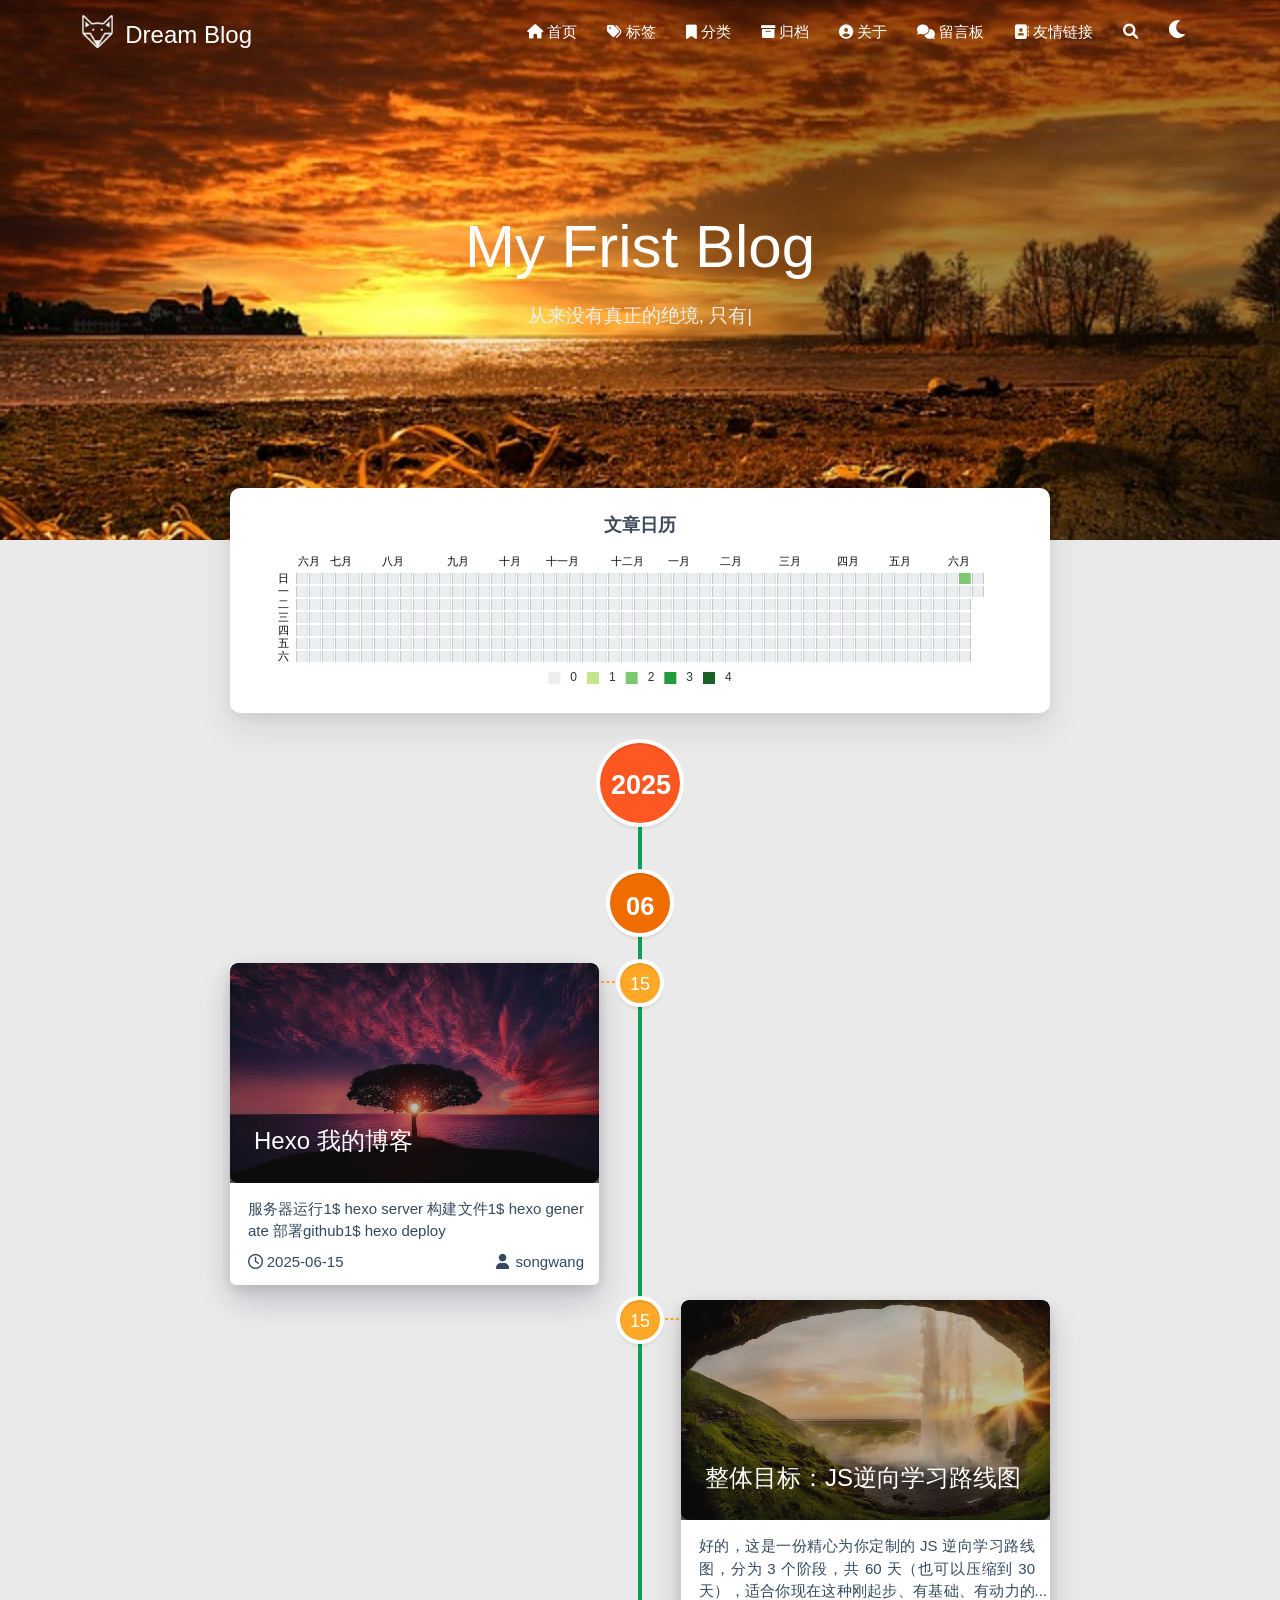
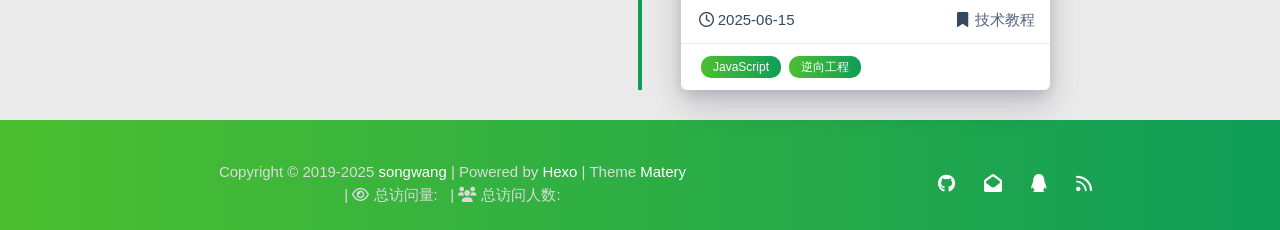
==== archives/index.html @ c9d29b1f "Site updated: 2025-06-23 08:34:19" ====
<!DOCTYPE HTML>
<html lang="zh-CN">


<head>
    <meta charset="utf-8">
    <meta name="keywords" content="归档, Dream Blog">
    <meta name="description" content="Dream Blog">
    <meta http-equiv="X-UA-Compatible" content="IE=edge">
    <meta name="viewport" content="width=device-width, initial-scale=1.0, user-scalable=no">
    <meta name="renderer" content="webkit|ie-stand|ie-comp">
    <meta name="mobile-web-app-capable" content="yes">
    <meta name="format-detection" content="telephone=no">
    <meta name="apple-mobile-web-app-capable" content="yes">
    <meta name="apple-mobile-web-app-status-bar-style" content="black-translucent">
    <meta name="referrer" content="no-referrer-when-downgrade">
    <!-- Global site tag (gtag.js) - Google Analytics -->


    <title>归档 | Dream Blog</title>
    <link rel="icon" type="image/png" href="/favicon.png">
    


    <!-- bg-cover style     -->



<link rel="stylesheet" type="text/css" href="/libs/awesome/css/all.min.css">
<link rel="stylesheet" type="text/css" href="/libs/materialize/materialize.min.css">
<link rel="stylesheet" type="text/css" href="/libs/aos/aos.css">
<link rel="stylesheet" type="text/css" href="/libs/animate/animate.min.css">
<link rel="stylesheet" type="text/css" href="/libs/lightGallery/css/lightgallery.min.css">
<link rel="stylesheet" type="text/css" href="/css/matery.css">
<link rel="stylesheet" type="text/css" href="/css/my.css">
<link rel="stylesheet" type="text/css" href="/css/dark.css" media="none" onload="if(media!='all')media='all'">




    <link rel="stylesheet" href="/libs/tocbot/tocbot.css">
    <link rel="stylesheet" href="/css/post.css">




    
        <link rel="stylesheet" type="text/css" href="/css/reward.css">
    



    <script src="/libs/jquery/jquery-3.6.0.min.js"></script>

<meta name="generator" content="Hexo 7.3.0"></head>


<body>
    <header class="navbar-fixed">
    <nav id="headNav" class="bg-color nav-transparent">
        <div id="navContainer" class="nav-wrapper container">
            <div class="brand-logo">
                <a href="/" class="waves-effect waves-light">
                    
                    <img src="/medias/logo.png" class="logo-img" alt="LOGO">
                    
                    <span class="logo-span">Dream Blog</span>
                </a>
            </div>
            

<a href="#" data-target="mobile-nav" class="sidenav-trigger button-collapse"><i class="fas fa-bars"></i></a>
<ul class="right nav-menu">
  
  <li class="hide-on-med-and-down nav-item">
    
    <a href="/" class="waves-effect waves-light">
      
      <i class="fas fa-home" style="zoom: 0.6;"></i>
      
      <span>首页</span>
    </a>
    
  </li>
  
  <li class="hide-on-med-and-down nav-item">
    
    <a href="/tags" class="waves-effect waves-light">
      
      <i class="fas fa-tags" style="zoom: 0.6;"></i>
      
      <span>标签</span>
    </a>
    
  </li>
  
  <li class="hide-on-med-and-down nav-item">
    
    <a href="/categories" class="waves-effect waves-light">
      
      <i class="fas fa-bookmark" style="zoom: 0.6;"></i>
      
      <span>分类</span>
    </a>
    
  </li>
  
  <li class="hide-on-med-and-down nav-item">
    
    <a href="/archives" class="waves-effect waves-light">
      
      <i class="fas fa-archive" style="zoom: 0.6;"></i>
      
      <span>归档</span>
    </a>
    
  </li>
  
  <li class="hide-on-med-and-down nav-item">
    
    <a href="/about" class="waves-effect waves-light">
      
      <i class="fas fa-user-circle" style="zoom: 0.6;"></i>
      
      <span>关于</span>
    </a>
    
  </li>
  
  <li class="hide-on-med-and-down nav-item">
    
    <a href="/contact" class="waves-effect waves-light">
      
      <i class="fas fa-comments" style="zoom: 0.6;"></i>
      
      <span>留言板</span>
    </a>
    
  </li>
  
  <li class="hide-on-med-and-down nav-item">
    
    <a href="/friends" class="waves-effect waves-light">
      
      <i class="fas fa-address-book" style="zoom: 0.6;"></i>
      
      <span>友情链接</span>
    </a>
    
  </li>
  
  <li>
    <a href="#searchModal" class="modal-trigger waves-effect waves-light">
      <i id="searchIcon" class="fas fa-search" title="搜索" style="zoom: 0.85;"></i>
    </a>
  </li>
  <li>
    <a href="javascript:;" class="waves-effect waves-light" onclick="switchNightMode()" title="深色/浅色模式" >
      <i id="sum-moon-icon" class="fas fa-sun" style="zoom: 0.85;"></i>
    </a>
  </li>
</ul>


<div id="mobile-nav" class="side-nav sidenav">

    <div class="mobile-head bg-color">
        
        <img src="/medias/logo.png" class="logo-img circle responsive-img">
        
        <div class="logo-name">Dream Blog</div>
        <div class="logo-desc">
            
            Never really desperate, only the lost of the soul.
            
        </div>
    </div>

    <ul class="menu-list mobile-menu-list">
        
        <li class="m-nav-item">
	  
		<a href="/" class="waves-effect waves-light">
			
			    <i class="fa-fw fas fa-home"></i>
			
			首页
		</a>
          
        </li>
        
        <li class="m-nav-item">
	  
		<a href="/tags" class="waves-effect waves-light">
			
			    <i class="fa-fw fas fa-tags"></i>
			
			标签
		</a>
          
        </li>
        
        <li class="m-nav-item">
	  
		<a href="/categories" class="waves-effect waves-light">
			
			    <i class="fa-fw fas fa-bookmark"></i>
			
			分类
		</a>
          
        </li>
        
        <li class="m-nav-item">
	  
		<a href="/archives" class="waves-effect waves-light">
			
			    <i class="fa-fw fas fa-archive"></i>
			
			归档
		</a>
          
        </li>
        
        <li class="m-nav-item">
	  
		<a href="/about" class="waves-effect waves-light">
			
			    <i class="fa-fw fas fa-user-circle"></i>
			
			关于
		</a>
          
        </li>
        
        <li class="m-nav-item">
	  
		<a href="/contact" class="waves-effect waves-light">
			
			    <i class="fa-fw fas fa-comments"></i>
			
			留言板
		</a>
          
        </li>
        
        <li class="m-nav-item">
	  
		<a href="/friends" class="waves-effect waves-light">
			
			    <i class="fa-fw fas fa-address-book"></i>
			
			友情链接
		</a>
          
        </li>
        
        
        <li><div class="divider"></div></li>
        <li>
            <a href="https://github.com/blinkfox/hexo-theme-matery" class="waves-effect waves-light" target="_blank">
                <i class="fab fa-github-square fa-fw"></i>Fork Me
            </a>
        </li>
        
    </ul>
</div>


        </div>

        
            <style>
    .nav-transparent .github-corner {
        display: none !important;
    }

    .github-corner {
        position: absolute;
        z-index: 10;
        top: 0;
        right: 0;
        border: 0;
        transform: scale(1.1);
    }

    .github-corner svg {
        color: #0f9d58;
        fill: #fff;
        height: 64px;
        width: 64px;
    }

    .github-corner:hover .octo-arm {
        animation: a 0.56s ease-in-out;
    }

    .github-corner .octo-arm {
        animation: none;
    }

    @keyframes a {
        0%,
        to {
            transform: rotate(0);
        }
        20%,
        60% {
            transform: rotate(-25deg);
        }
        40%,
        80% {
            transform: rotate(10deg);
        }
    }
</style>

<a href="https://github.com/blinkfox/hexo-theme-matery" class="github-corner tooltipped hide-on-med-and-down" target="_blank"
   data-tooltip="Fork Me" data-position="left" data-delay="50">
    <svg viewBox="0 0 250 250" aria-hidden="true">
        <path d="M0,0 L115,115 L130,115 L142,142 L250,250 L250,0 Z"></path>
        <path d="M128.3,109.0 C113.8,99.7 119.0,89.6 119.0,89.6 C122.0,82.7 120.5,78.6 120.5,78.6 C119.2,72.0 123.4,76.3 123.4,76.3 C127.3,80.9 125.5,87.3 125.5,87.3 C122.9,97.6 130.6,101.9 134.4,103.2"
              fill="currentColor" style="transform-origin: 130px 106px;" class="octo-arm"></path>
        <path d="M115.0,115.0 C114.9,115.1 118.7,116.5 119.8,115.4 L133.7,101.6 C136.9,99.2 139.9,98.4 142.2,98.6 C133.8,88.0 127.5,74.4 143.8,58.0 C148.5,53.4 154.0,51.2 159.7,51.0 C160.3,49.4 163.2,43.6 171.4,40.1 C171.4,40.1 176.1,42.5 178.8,56.2 C183.1,58.6 187.2,61.8 190.9,65.4 C194.5,69.0 197.7,73.2 200.1,77.6 C213.8,80.2 216.3,84.9 216.3,84.9 C212.7,93.1 206.9,96.0 205.4,96.6 C205.1,102.4 203.0,107.8 198.3,112.5 C181.9,128.9 168.3,122.5 157.7,114.1 C157.9,116.9 156.7,120.9 152.7,124.9 L141.0,136.5 C139.8,137.7 141.6,141.9 141.8,141.8 Z"
              fill="currentColor" class="octo-body"></path>
    </svg>
</a>
        
    </nav>

</header>

    <div class="bg-cover pd-header about-cover">
    <div class="container">
    <div class="row">
    <div class="col s10 offset-s1 m8 offset-m2 l8 offset-l2">
        <div class="brand">
            <div class="title center-align">
                
                My Frist Blog
                
            </div>

            <div class="description center-align">
                
                <span id="subtitle"></span>
                <script src="/libs/typed/typed.js"></script>
                <script>
                    var typed = new Typed("#subtitle", {
                        strings: [ 
                            
                                "从来没有真正的绝境, 只有心灵的迷途",
                            
                                "Never really desperate, only the lost of the soul",
                            
                        ],
                        startDelay: 300,
                        typeSpeed: 100,
                        loop: true,
                        backSpeed: 50,
                        showCursor: true
                    });
                </script>
                
            </div>
        </div>
    </div>
</div>


<script>
    // 每天切换 banner 图.  Switch banner image every day.
    var bannerUrl = "/medias/banner/" + new Date().getDay() + '.jpg';
    $('.bg-cover').css('background-image', 'url(' + bannerUrl + ')');
</script>
<script>
    
      var bannerUrl = "/medias/featureimages/" + Math.floor(Math.random() * 24) + '.jpg';
    
    $('.bg-cover.about-cover').css('background-image', 'url(' + bannerUrl + ')');

</script>


    </div>
</div>

<main class="content">

    
    <div class="container archive-calendar">
    <div class="card">
        <div id="post-calendar" class="card-content"></div>
    </div>
</div>

<script type="text/javascript" src="/libs/echarts/echarts.min.js"></script>
<script type="text/javascript">
    let myChart = echarts.init(document.getElementById('post-calendar'));

    

    let option = {
        title: {
            top: 0,
            text: '文章日历',
            left: 'center',
            textStyle: {
                color: '#3C4858'
            }
        },
        tooltip: {
            padding: 10,
            backgroundColor: '#555',
            borderColor: '#777',
            borderWidth: 1,
            formatter: function (obj) {
                var value = obj.value;
                return '<div style="font-size: 14px;">' + value[0] + '：' + value[1] + '</div>';
            }
        },
        visualMap: {
            show: true,
            showLabel: true,
            categories: [0, 1, 2, 3, 4],
            calculable: true,
            inRange: {
                symbol: 'rect',
                color: ['#ebedf0', '#c6e48b', '#7bc96f', '#239a3b', '#196127']
            },
            itemWidth: 12,
            itemHeight: 12,
            orient: 'horizontal',
            left: 'center',
            bottom: 0
        },
        calendar: [{
            left: 'center',
            range: ["2024-06-23", "2025-06-23"],
            cellSize: [13, 13],
            splitLine: {
                show: false
            },
            itemStyle: {
                color: '#196127',
                borderColor: '#fff',
                borderWidth: 2
            },
            yearLabel: {
                show: false
            },
            monthLabel: {
                nameMap: 'cn',
                fontSize: 11
            },
            dayLabel: {
                formatter: '{start}  1st',
                nameMap: 'cn',
                fontSize: 11
            }
        }],
        series: [{
            type: 'heatmap',
            coordinateSystem: 'calendar',
            calendarIndex: 0,
            data: [["2024-06-23", 0], ["2024-06-24", 0], ["2024-06-25", 0], ["2024-06-26", 0], ["2024-06-27", 0], ["2024-06-28", 0], ["2024-06-29", 0], ["2024-06-30", 0], ["2024-07-01", 0], ["2024-07-02", 0], ["2024-07-03", 0], ["2024-07-04", 0], ["2024-07-05", 0], ["2024-07-06", 0], ["2024-07-07", 0], ["2024-07-08", 0], ["2024-07-09", 0], ["2024-07-10", 0], ["2024-07-11", 0], ["2024-07-12", 0], ["2024-07-13", 0], ["2024-07-14", 0], ["2024-07-15", 0], ["2024-07-16", 0], ["2024-07-17", 0], ["2024-07-18", 0], ["2024-07-19", 0], ["2024-07-20", 0], ["2024-07-21", 0], ["2024-07-22", 0], ["2024-07-23", 0], ["2024-07-24", 0], ["2024-07-25", 0], ["2024-07-26", 0], ["2024-07-27", 0], ["2024-07-28", 0], ["2024-07-29", 0], ["2024-07-30", 0], ["2024-07-31", 0], ["2024-08-01", 0], ["2024-08-02", 0], ["2024-08-03", 0], ["2024-08-04", 0], ["2024-08-05", 0], ["2024-08-06", 0], ["2024-08-07", 0], ["2024-08-08", 0], ["2024-08-09", 0], ["2024-08-10", 0], ["2024-08-11", 0], ["2024-08-12", 0], ["2024-08-13", 0], ["2024-08-14", 0], ["2024-08-15", 0], ["2024-08-16", 0], ["2024-08-17", 0], ["2024-08-18", 0], ["2024-08-19", 0], ["2024-08-20", 0], ["2024-08-21", 0], ["2024-08-22", 0], ["2024-08-23", 0], ["2024-08-24", 0], ["2024-08-25", 0], ["2024-08-26", 0], ["2024-08-27", 0], ["2024-08-28", 0], ["2024-08-29", 0], ["2024-08-30", 0], ["2024-08-31", 0], ["2024-09-01", 0], ["2024-09-02", 0], ["2024-09-03", 0], ["2024-09-04", 0], ["2024-09-05", 0], ["2024-09-06", 0], ["2024-09-07", 0], ["2024-09-08", 0], ["2024-09-09", 0], ["2024-09-10", 0], ["2024-09-11", 0], ["2024-09-12", 0], ["2024-09-13", 0], ["2024-09-14", 0], ["2024-09-15", 0], ["2024-09-16", 0], ["2024-09-17", 0], ["2024-09-18", 0], ["2024-09-19", 0], ["2024-09-20", 0], ["2024-09-21", 0], ["2024-09-22", 0], ["2024-09-23", 0], ["2024-09-24", 0], ["2024-09-25", 0], ["2024-09-26", 0], ["2024-09-27", 0], ["2024-09-28", 0], ["2024-09-29", 0], ["2024-09-30", 0], ["2024-10-01", 0], ["2024-10-02", 0], ["2024-10-03", 0], ["2024-10-04", 0], ["2024-10-05", 0], ["2024-10-06", 0], ["2024-10-07", 0], ["2024-10-08", 0], ["2024-10-09", 0], ["2024-10-10", 0], ["2024-10-11", 0], ["2024-10-12", 0], ["2024-10-13", 0], ["2024-10-14", 0], ["2024-10-15", 0], ["2024-10-16", 0], ["2024-10-17", 0], ["2024-10-18", 0], ["2024-10-19", 0], ["2024-10-20", 0], ["2024-10-21", 0], ["2024-10-22", 0], ["2024-10-23", 0], ["2024-10-24", 0], ["2024-10-25", 0], ["2024-10-26", 0], ["2024-10-27", 0], ["2024-10-28", 0], ["2024-10-29", 0], ["2024-10-30", 0], ["2024-10-31", 0], ["2024-11-01", 0], ["2024-11-02", 0], ["2024-11-03", 0], ["2024-11-04", 0], ["2024-11-05", 0], ["2024-11-06", 0], ["2024-11-07", 0], ["2024-11-08", 0], ["2024-11-09", 0], ["2024-11-10", 0], ["2024-11-11", 0], ["2024-11-12", 0], ["2024-11-13", 0], ["2024-11-14", 0], ["2024-11-15", 0], ["2024-11-16", 0], ["2024-11-17", 0], ["2024-11-18", 0], ["2024-11-19", 0], ["2024-11-20", 0], ["2024-11-21", 0], ["2024-11-22", 0], ["2024-11-23", 0], ["2024-11-24", 0], ["2024-11-25", 0], ["2024-11-26", 0], ["2024-11-27", 0], ["2024-11-28", 0], ["2024-11-29", 0], ["2024-11-30", 0], ["2024-12-01", 0], ["2024-12-02", 0], ["2024-12-03", 0], ["2024-12-04", 0], ["2024-12-05", 0], ["2024-12-06", 0], ["2024-12-07", 0], ["2024-12-08", 0], ["2024-12-09", 0], ["2024-12-10", 0], ["2024-12-11", 0], ["2024-12-12", 0], ["2024-12-13", 0], ["2024-12-14", 0], ["2024-12-15", 0], ["2024-12-16", 0], ["2024-12-17", 0], ["2024-12-18", 0], ["2024-12-19", 0], ["2024-12-20", 0], ["2024-12-21", 0], ["2024-12-22", 0], ["2024-12-23", 0], ["2024-12-24", 0], ["2024-12-25", 0], ["2024-12-26", 0], ["2024-12-27", 0], ["2024-12-28", 0], ["2024-12-29", 0], ["2024-12-30", 0], ["2024-12-31", 0], ["2025-01-01", 0], ["2025-01-02", 0], ["2025-01-03", 0], ["2025-01-04", 0], ["2025-01-05", 0], ["2025-01-06", 0], ["2025-01-07", 0], ["2025-01-08", 0], ["2025-01-09", 0], ["2025-01-10", 0], ["2025-01-11", 0], ["2025-01-12", 0], ["2025-01-13", 0], ["2025-01-14", 0], ["2025-01-15", 0], ["2025-01-16", 0], ["2025-01-17", 0], ["2025-01-18", 0], ["2025-01-19", 0], ["2025-01-20", 0], ["2025-01-21", 0], ["2025-01-22", 0], ["2025-01-23", 0], ["2025-01-24", 0], ["2025-01-25", 0], ["2025-01-26", 0], ["2025-01-27", 0], ["2025-01-28", 0], ["2025-01-29", 0], ["2025-01-30", 0], ["2025-01-31", 0], ["2025-02-01", 0], ["2025-02-02", 0], ["2025-02-03", 0], ["2025-02-04", 0], ["2025-02-05", 0], ["2025-02-06", 0], ["2025-02-07", 0], ["2025-02-08", 0], ["2025-02-09", 0], ["2025-02-10", 0], ["2025-02-11", 0], ["2025-02-12", 0], ["2025-02-13", 0], ["2025-02-14", 0], ["2025-02-15", 0], ["2025-02-16", 0], ["2025-02-17", 0], ["2025-02-18", 0], ["2025-02-19", 0], ["2025-02-20", 0], ["2025-02-21", 0], ["2025-02-22", 0], ["2025-02-23", 0], ["2025-02-24", 0], ["2025-02-25", 0], ["2025-02-26", 0], ["2025-02-27", 0], ["2025-02-28", 0], ["2025-03-01", 0], ["2025-03-02", 0], ["2025-03-03", 0], ["2025-03-04", 0], ["2025-03-05", 0], ["2025-03-06", 0], ["2025-03-07", 0], ["2025-03-08", 0], ["2025-03-09", 0], ["2025-03-10", 0], ["2025-03-11", 0], ["2025-03-12", 0], ["2025-03-13", 0], ["2025-03-14", 0], ["2025-03-15", 0], ["2025-03-16", 0], ["2025-03-17", 0], ["2025-03-18", 0], ["2025-03-19", 0], ["2025-03-20", 0], ["2025-03-21", 0], ["2025-03-22", 0], ["2025-03-23", 0], ["2025-03-24", 0], ["2025-03-25", 0], ["2025-03-26", 0], ["2025-03-27", 0], ["2025-03-28", 0], ["2025-03-29", 0], ["2025-03-30", 0], ["2025-03-31", 0], ["2025-04-01", 0], ["2025-04-02", 0], ["2025-04-03", 0], ["2025-04-04", 0], ["2025-04-05", 0], ["2025-04-06", 0], ["2025-04-07", 0], ["2025-04-08", 0], ["2025-04-09", 0], ["2025-04-10", 0], ["2025-04-11", 0], ["2025-04-12", 0], ["2025-04-13", 0], ["2025-04-14", 0], ["2025-04-15", 0], ["2025-04-16", 0], ["2025-04-17", 0], ["2025-04-18", 0], ["2025-04-19", 0], ["2025-04-20", 0], ["2025-04-21", 0], ["2025-04-22", 0], ["2025-04-23", 0], ["2025-04-24", 0], ["2025-04-25", 0], ["2025-04-26", 0], ["2025-04-27", 0], ["2025-04-28", 0], ["2025-04-29", 0], ["2025-04-30", 0], ["2025-05-01", 0], ["2025-05-02", 0], ["2025-05-03", 0], ["2025-05-04", 0], ["2025-05-05", 0], ["2025-05-06", 0], ["2025-05-07", 0], ["2025-05-08", 0], ["2025-05-09", 0], ["2025-05-10", 0], ["2025-05-11", 0], ["2025-05-12", 0], ["2025-05-13", 0], ["2025-05-14", 0], ["2025-05-15", 0], ["2025-05-16", 0], ["2025-05-17", 0], ["2025-05-18", 0], ["2025-05-19", 0], ["2025-05-20", 0], ["2025-05-21", 0], ["2025-05-22", 0], ["2025-05-23", 0], ["2025-05-24", 0], ["2025-05-25", 0], ["2025-05-26", 0], ["2025-05-27", 0], ["2025-05-28", 0], ["2025-05-29", 0], ["2025-05-30", 0], ["2025-05-31", 0], ["2025-06-01", 0], ["2025-06-02", 0], ["2025-06-03", 0], ["2025-06-04", 0], ["2025-06-05", 0], ["2025-06-06", 0], ["2025-06-07", 0], ["2025-06-08", 0], ["2025-06-09", 0], ["2025-06-10", 0], ["2025-06-11", 0], ["2025-06-12", 0], ["2025-06-13", 0], ["2025-06-14", 0], ["2025-06-15", 2], ["2025-06-16", 0], ["2025-06-17", 0], ["2025-06-18", 0], ["2025-06-19", 0], ["2025-06-20", 0], ["2025-06-21", 0], ["2025-06-22", 0], ["2025-06-23", 0]]
        }]

    };

    myChart.setOption(option);
</script>

    

    

    <div id="cd-timeline" class="container">
        
        <div class="cd-timeline-block">

            
            
            
            <div class="cd-timeline-img year" data-aos="zoom-in-up">
                <a href="/archives/2025">2025</a>
            </div>
            

            
            
            
            <div class="cd-timeline-img month" data-aos="zoom-in-up">
                <a href="/archives/2025/06">06</a>
            </div>
            

            
            <div class="cd-timeline-img day" data-aos="zoom-in-up">
                <span>15</span>
            </div>
            <article class="cd-timeline-content" data-aos="fade-up">
                <div class="article col s12 m6">
                    <div class="card">
                        <a href="/2025/06/15/hexo%E6%90%AD%E5%BB%BA%E5%AE%8C%E6%88%90/">
                            <div class="card-image">
                                
                                
                                <img src="/medias/featureimages/15.jpg" class="responsive-img" alt="Hexo 我的博客">
                                
                                <span class="card-title">Hexo 我的博客</span>
                            </div>
                        </a>
                        <div class="card-content article-content">
                            <div class="summary block-with-text">
                                
                                    服务器运行1$ hexo server

构建文件1$ hexo generate

部署github1$ hexo deploy

                                
                            </div>
                            <div class="publish-info">
                                <span class="publish-date">
                                    <i class="far fa-clock fa-fw icon-date"></i>2025-06-15
                                </span>
                                <span class="publish-author">
                                    
                                    <i class="fas fa-user fa-fw"></i>
                                    songwang
                                    
                                </span>
                            </div>
                        </div>

                        
                    </div>
                </div>
            </article>
        </div>
        
        <div class="cd-timeline-block">

            
            

            
            

            
            <div class="cd-timeline-img day" data-aos="zoom-in-up">
                <span>15</span>
            </div>
            <article class="cd-timeline-content" data-aos="fade-up">
                <div class="article col s12 m6">
                    <div class="card">
                        <a href="/2025/06/15/%E6%95%B4%E4%BD%93%E7%9B%AE%E6%A0%87/">
                            <div class="card-image">
                                
                                
                                <img src="/medias/featureimages/10.jpg" class="responsive-img" alt="整体目标：JS逆向学习路线图">
                                
                                <span class="card-title">整体目标：JS逆向学习路线图</span>
                            </div>
                        </a>
                        <div class="card-content article-content">
                            <div class="summary block-with-text">
                                
                                    
好的，这是一份精心为你定制的 JS 逆向学习路线图，分为 3 个阶段，共 60 天（也可以压缩到 30 天），适合你现在这种刚起步、有基础、有动力的情况。每阶段都有明确的目标、学习内容、练手项目和推荐工具。

🧠 整体目标：让你在两个月
                                
                            </div>
                            <div class="publish-info">
                                <span class="publish-date">
                                    <i class="far fa-clock fa-fw icon-date"></i>2025-06-15
                                </span>
                                <span class="publish-author">
                                    
                                    <i class="fas fa-bookmark fa-fw icon-category"></i>
                                    
                                    <a href="/categories/%E6%8A%80%E6%9C%AF%E6%95%99%E7%A8%8B/" class="post-category">
                                    技术教程
                                    </a>
                                    
                                    
                                </span>
                            </div>
                        </div>

                        
                        <div class="card-action article-tags">
                            
                            <a href="/tags/JavaScript/"><span class="chip bg-color">JavaScript</span></a>
                            
                            <a href="/tags/%E9%80%86%E5%90%91%E5%B7%A5%E7%A8%8B/"><span class="chip bg-color">逆向工程</span></a>
                            
                        </div>
                        
                    </div>
                </div>
            </article>
        </div>
        
    </div>

</main>




    <footer class="page-footer bg-color">
    
        <link rel="stylesheet" href="/libs/aplayer/APlayer.min.css">
<style>
    .aplayer .aplayer-lrc p {
        
        display: none;
        
        font-size: 12px;
        font-weight: 700;
        line-height: 16px !important;
    }

    .aplayer .aplayer-lrc p.aplayer-lrc-current {
        
        display: none;
        
        font-size: 15px;
        color: #42b983;
    }

    
    .aplayer.aplayer-fixed.aplayer-narrow .aplayer-body {
        left: -66px !important;
    }

    .aplayer.aplayer-fixed.aplayer-narrow .aplayer-body:hover {
        left: 0px !important;
    }

    
</style>
<div class="">
    
    <div class="row">
        <meting-js class="col l8 offset-l2 m10 offset-m1 s12"
                   server="netease"
                   type="playlist"
                   id="503838841"
                   fixed='true'
                   autoplay='false'
                   theme='#42b983'
                   loop='all'
                   order='random'
                   preload='auto'
                   volume='0.7'
                   list-folded='true'
        >
        </meting-js>
    </div>
</div>

<script src="/libs/aplayer/APlayer.min.js"></script>
<script src="/libs/aplayer/Meting.min.js"></script>

    

    <div class="container row center-align"
         style="margin-bottom: 0px !important;">
        <div class="col s12 m8 l8 copy-right">
            Copyright&nbsp;&copy;
            
                <span id="year">2019-2025</span>
            
            <a href="/about" target="_blank">songwang</a>
            |&nbsp;Powered by&nbsp;<a href="https://hexo.io/" target="_blank">Hexo</a>
            |&nbsp;Theme&nbsp;<a href="https://github.com/blinkfox/hexo-theme-matery" target="_blank">Matery</a>
            
            <br>
            
            
            
                
            
            
                <span id="busuanzi_container_site_pv">
                &nbsp;|&nbsp;<i class="far fa-eye"></i>&nbsp;总访问量:&nbsp;
                    <span id="busuanzi_value_site_pv" class="white-color"></span>
            </span>
            
            
                <span id="busuanzi_container_site_uv">
                &nbsp;|&nbsp;<i class="fas fa-users"></i>&nbsp;总访问人数:&nbsp;
                    <span id="busuanzi_value_site_uv" class="white-color"></span>
            </span>
            
            <br>

            <!-- 运行天数提醒. -->
            
            <br>
            
        </div>
        <div class="col s12 m4 l4 social-link social-statis">
    <a href="https://github.com/xiaoli90" class="tooltipped" target="_blank" data-tooltip="访问我的GitHub" data-position="top" data-delay="50">
        <i class="fab fa-github"></i>
    </a>



    <a href="mailto:2373207381@qq.com" class="tooltipped" target="_blank" data-tooltip="邮件联系我" data-position="top" data-delay="50">
        <i class="fas fa-envelope-open"></i>
    </a>







    <a href="tencent://AddContact/?fromId=50&fromSubId=1&subcmd=all&uin=2373207381" class="tooltipped" target="_blank" data-tooltip="QQ联系我: 2373207381" data-position="top" data-delay="50">
        <i class="fab fa-qq"></i>
    </a>







    <a href="/atom.xml" class="tooltipped" target="_blank" data-tooltip="RSS 订阅" data-position="top" data-delay="50">
        <i class="fas fa-rss"></i>
    </a>

</div>
    </div>
</footer>

<div class="progress-bar"></div>


    <!-- 搜索遮罩框 -->
<div id="searchModal" class="modal">
    <div class="modal-content">
        <div class="search-header">
            <span class="title"><i class="fas fa-search"></i>&nbsp;&nbsp;搜索</span>
            <input type="search" id="searchInput" name="s" placeholder="请输入搜索的关键字"
                   class="search-input">
        </div>
        <div id="searchResult"></div>
    </div>
</div>

<script type="text/javascript">
$(function () {
    var searchFunc = function (path, search_id, content_id) {
        'use strict';
        $.ajax({
            url: path,
            dataType: "xml",
            success: function (xmlResponse) {
                // get the contents from search data
                var datas = $("entry", xmlResponse).map(function () {
                    return {
                        title: $("title", this).text(),
                        content: $("content", this).text(),
                        url: $("url", this).text()
                    };
                }).get();
                var $input = document.getElementById(search_id);
                var $resultContent = document.getElementById(content_id);
                $input.addEventListener('input', function () {
                    var str = '<ul class=\"search-result-list\">';
                    var keywords = this.value.trim().toLowerCase().split(/[\s\-]+/);
                    $resultContent.innerHTML = "";
                    if (this.value.trim().length <= 0) {
                        return;
                    }
                    // perform local searching
                    datas.forEach(function (data) {
                        var isMatch = true;
                        var data_title = data.title.trim().toLowerCase();
                        var data_content = data.content.trim().replace(/<[^>]+>/g, "").toLowerCase();
                        var data_url = data.url;
                        data_url = data_url.indexOf('/') === 0 ? data.url : '/' + data_url;
                        var index_title = -1;
                        var index_content = -1;
                        var first_occur = -1;
                        // only match artiles with not empty titles and contents
                        if (data_title !== '' && data_content !== '') {
                            keywords.forEach(function (keyword, i) {
                                index_title = data_title.indexOf(keyword);
                                index_content = data_content.indexOf(keyword);
                                if (index_title < 0 && index_content < 0) {
                                    isMatch = false;
                                } else {
                                    if (index_content < 0) {
                                        index_content = 0;
                                    }
                                    if (i === 0) {
                                        first_occur = index_content;
                                    }
                                }
                            });
                        }
                        // show search results
                        if (isMatch) {
                            str += "<li><a href='" + data_url + "' class='search-result-title'>" + data_title + "</a>";
                            var content = data.content.trim().replace(/<[^>]+>/g, "");
                            if (first_occur >= 0) {
                                // cut out 100 characters
                                var start = first_occur - 20;
                                var end = first_occur + 80;
                                if (start < 0) {
                                    start = 0;
                                }
                                if (start === 0) {
                                    end = 100;
                                }
                                if (end > content.length) {
                                    end = content.length;
                                }
                                var match_content = content.substr(start, end);
                                // highlight all keywords
                                keywords.forEach(function (keyword) {
                                    var regS = new RegExp(keyword, "gi");
                                    match_content = match_content.replace(regS, "<em class=\"search-keyword\">" + keyword + "</em>");
                                });

                                str += "<p class=\"search-result\">" + match_content + "...</p>"
                            }
                            str += "</li>";
                        }
                    });
                    str += "</ul>";
                    $resultContent.innerHTML = str;
                });
            }
        });
    };

    searchFunc('/search.xml', 'searchInput', 'searchResult');
});
</script>

    <!-- 白天和黑夜主题 -->
<div class="stars-con">
    <div id="stars"></div>
    <div id="stars2"></div>
    <div id="stars3"></div>  
</div>

<script>
    function switchNightMode() {
        $('<div class="Cuteen_DarkSky"><div class="Cuteen_DarkPlanet"></div></div>').appendTo($('body')),
        setTimeout(function () {
            $('body').hasClass('DarkMode') 
            ? ($('body').removeClass('DarkMode'), localStorage.setItem('isDark', '0'), $('#sum-moon-icon').removeClass("fa-sun").addClass('fa-moon')) 
            : ($('body').addClass('DarkMode'), localStorage.setItem('isDark', '1'), $('#sum-moon-icon').addClass("fa-sun").removeClass('fa-moon')),
            
            setTimeout(function () {
            $('.Cuteen_DarkSky').fadeOut(1e3, function () {
                $(this).remove()
            })
            }, 2e3)
        })
    }
</script>

    <!-- 回到顶部按钮 -->
<div id="backTop" class="top-scroll">
    <a class="btn-floating btn-large waves-effect waves-light" href="#!">
        <i class="fas fa-arrow-up"></i>
    </a>
</div>


    <script src="/libs/materialize/materialize.min.js"></script>
    <script src="/libs/masonry/masonry.pkgd.min.js"></script>
    <script src="/libs/aos/aos.js"></script>
    <script src="/libs/scrollprogress/scrollProgress.min.js"></script>
    <script src="/libs/lightGallery/js/lightgallery-all.min.js"></script>
    <script src="/js/matery.js"></script>

    

    
    
    

    <!-- 雪花特效 -->
    

    <!-- 鼠标星星特效 -->
    

     
        <script src="https://ssl.captcha.qq.com/TCaptcha.js"></script>
        <script src="/libs/others/TencentCaptcha.js"></script>
        <button id="TencentCaptcha" data-appid="xxxxxxxxxx" data-cbfn="callback" type="button" hidden></button>
    

    <!-- Baidu Analytics -->

    <!-- Baidu Push -->

<script>
    (function () {
        var bp = document.createElement('script');
        var curProtocol = window.location.protocol.split(':')[0];
        if (curProtocol === 'https') {
            bp.src = 'https://zz.bdstatic.com/linksubmit/push.js';
        } else {
            bp.src = 'http://push.zhanzhang.baidu.com/push.js';
        }
        var s = document.getElementsByTagName("script")[0];
        s.parentNode.insertBefore(bp, s);
    })();
</script>

    
    <script src="/libs/others/clicklove.js" async="async"></script>
    
    
    <script async src="/libs/others/busuanzi.pure.mini.js"></script>
    

    

    

    <!--腾讯兔小巢-->
    
    

    

    

    
    <script src="/libs/instantpage/instantpage.js" type="module"></script>
    

</body>

</html>
---- libs/lightGallery/css/lightgallery.min.css ----
@font-face{font-family:lg;src:url(../fonts/lg.ttf?22t19m) format("truetype"),url(../fonts/lg.woff?22t19m) format("woff"),url(../fonts/lg.svg?22t19m#lg) format("svg");font-weight:400;font-style:normal;font-display:block}.lg-icon{font-family:lg!important;speak:never;font-style:normal;font-weight:400;font-variant:normal;text-transform:none;line-height:1;-webkit-font-smoothing:antialiased;-moz-osx-font-smoothing:grayscale}.lg-actions .lg-next,.lg-actions .lg-prev{background-color:rgba(0,0,0,.45);border-radius:2px;color:#999;cursor:pointer;display:block;font-size:22px;margin-top:-10px;padding:8px 10px 9px;position:absolute;top:50%;z-index:1080;border:none;outline:0}.lg-actions .lg-next.disabled,.lg-actions .lg-prev.disabled{pointer-events:none;opacity:.5}.lg-actions .lg-next:hover,.lg-actions .lg-prev:hover{color:#FFF}.lg-actions .lg-next{right:20px}.lg-actions .lg-next:before{content:"\e095"}.lg-actions .lg-prev{left:20px}.lg-actions .lg-prev:after{content:"\e094"}@-webkit-keyframes lg-right-end{0%,100%{left:0}50%{left:-30px}}@-moz-keyframes lg-right-end{0%,100%{left:0}50%{left:-30px}}@-ms-keyframes lg-right-end{0%,100%{left:0}50%{left:-30px}}@keyframes lg-right-end{0%,100%{left:0}50%{left:-30px}}@-webkit-keyframes lg-left-end{0%,100%{left:0}50%{left:30px}}@-moz-keyframes lg-left-end{0%,100%{left:0}50%{left:30px}}@-ms-keyframes lg-left-end{0%,100%{left:0}50%{left:30px}}@keyframes lg-left-end{0%,100%{left:0}50%{left:30px}}.lg-outer.lg-right-end .lg-object{-webkit-animation:lg-right-end .3s;-o-animation:lg-right-end .3s;animation:lg-right-end .3s;position:relative}.lg-outer.lg-left-end .lg-object{-webkit-animation:lg-left-end .3s;-o-animation:lg-left-end .3s;animation:lg-left-end .3s;position:relative}.lg-toolbar{z-index:1082;left:0;position:absolute;top:0;width:100%;background-color:rgba(0,0,0,.45)}.lg-toolbar .lg-icon{color:#999;cursor:pointer;float:right;font-size:24px;height:47px;line-height:27px;padding:10px 0;text-align:center;width:50px;text-decoration:none!important;outline:0;background:0 0;border:none;box-shadow:none;-webkit-transition:color .2s linear;-o-transition:color .2s linear;transition:color .2s linear}.lg-toolbar .lg-icon:hover{color:#FFF}.lg-toolbar .lg-close:after{content:"\e070"}.lg-toolbar .lg-download:after{content:"\e0f2"}.lg-sub-html{background-color:rgba(0,0,0,.45);bottom:0;color:#EEE;font-size:16px;left:0;padding:10px 40px;position:fixed;right:0;text-align:center;z-index:1080}.lg-sub-html h4{margin:0;font-size:13px;font-weight:700}.lg-sub-html p{font-size:12px;margin:5px 0 0}#lg-counter{color:#999;display:inline-block;font-size:16px;padding-left:20px;padding-top:12px;vertical-align:middle}.lg-next,.lg-prev,.lg-toolbar{opacity:1;-webkit-transition:-webkit-transform .35s cubic-bezier(0,0,.25,1) 0s,opacity .35s cubic-bezier(0,0,.25,1) 0s,color .2s linear;-moz-transition:-moz-transform .35s cubic-bezier(0,0,.25,1) 0s,opacity .35s cubic-bezier(0,0,.25,1) 0s,color .2s linear;-o-transition:-o-transform .35s cubic-bezier(0,0,.25,1) 0s,opacity .35s cubic-bezier(0,0,.25,1) 0s,color .2s linear;transition:transform .35s cubic-bezier(0,0,.25,1) 0s,opacity .35s cubic-bezier(0,0,.25,1) 0s,color .2s linear}.lg-hide-items .lg-prev{opacity:0;-webkit-transform:translate3d(-10px,0,0);transform:translate3d(-10px,0,0)}.lg-hide-items .lg-next{opacity:0;-webkit-transform:translate3d(10px,0,0);transform:translate3d(10px,0,0)}.lg-hide-items .lg-toolbar{opacity:0;-webkit-transform:translate3d(0,-10px,0);transform:translate3d(0,-10px,0)}body:not(.lg-from-hash) .lg-outer.lg-start-zoom .lg-object{-webkit-transform:scale3d(.5,.5,.5);transform:scale3d(.5,.5,.5);opacity:0;-webkit-transition:-webkit-transform 250ms cubic-bezier(0,0,.25,1) 0s,opacity 250ms cubic-bezier(0,0,.25,1)!important;-moz-transition:-moz-transform 250ms cubic-bezier(0,0,.25,1) 0s,opacity 250ms cubic-bezier(0,0,.25,1)!important;-o-transition:-o-transform 250ms cubic-bezier(0,0,.25,1) 0s,opacity 250ms cubic-bezier(0,0,.25,1)!important;transition:transform 250ms cubic-bezier(0,0,.25,1) 0s,opacity 250ms cubic-bezier(0,0,.25,1)!important;-webkit-transform-origin:50% 50%;-moz-transform-origin:50% 50%;-ms-transform-origin:50% 50%;transform-origin:50% 50%}body:not(.lg-from-hash) .lg-outer.lg-start-zoom .lg-item.lg-complete .lg-object{-webkit-transform:scale3d(1,1,1);transform:scale3d(1,1,1);opacity:1}.lg-outer .lg-thumb-outer{background-color:#0D0A0A;bottom:0;position:absolute;width:100%;z-index:1080;max-height:350px;-webkit-transform:translate3d(0,100%,0);transform:translate3d(0,100%,0);-webkit-transition:-webkit-transform .25s cubic-bezier(0,0,.25,1) 0s;-moz-transition:-moz-transform .25s cubic-bezier(0,0,.25,1) 0s;-o-transition:-o-transform .25s cubic-bezier(0,0,.25,1) 0s;transition:transform .25s cubic-bezier(0,0,.25,1) 0s}.lg-outer .lg-thumb-outer.lg-grab .lg-thumb-item{cursor:-webkit-grab;cursor:-moz-grab;cursor:-o-grab;cursor:-ms-grab;cursor:grab}.lg-outer .lg-thumb-outer.lg-grabbing .lg-thumb-item{cursor:move;cursor:-webkit-grabbing;cursor:-moz-grabbing;cursor:-o-grabbing;cursor:-ms-grabbing;cursor:grabbing}.lg-outer .lg-thumb-outer.lg-dragging .lg-thumb{-webkit-transition-duration:0s!important;transition-duration:0s!important}.lg-outer.lg-thumb-open .lg-thumb-outer{-webkit-transform:translate3d(0,0,0);transform:translate3d(0,0,0)}.lg-outer .lg-thumb{padding:10px 0;height:100%;margin-bottom:-5px}.lg-outer .lg-thumb-item{cursor:pointer;float:left;overflow:hidden;height:100%;border:2px solid #FFF;border-radius:4px;margin-bottom:5px}@media (min-width:1025px){.lg-outer .lg-thumb-item{-webkit-transition:border-color .25s ease;-o-transition:border-color .25s ease;transition:border-color .25s ease}}.lg-outer .lg-thumb-item.active,.lg-outer .lg-thumb-item:hover{border-color:#a90707}.lg-outer .lg-thumb-item img{width:100%;height:100%;object-fit:cover}.lg-outer.lg-has-thumb .lg-item{padding-bottom:120px}.lg-outer.lg-can-toggle .lg-item{padding-bottom:0}.lg-outer.lg-pull-caption-up .lg-sub-html{-webkit-transition:bottom .25s ease;-o-transition:bottom .25s ease;transition:bottom .25s ease}.lg-outer.lg-pull-caption-up.lg-thumb-open .lg-sub-html{bottom:100px}.lg-outer .lg-toogle-thumb{background-color:#0D0A0A;border-radius:2px 2px 0 0;color:#999;cursor:pointer;font-size:24px;height:39px;line-height:27px;padding:5px 0;position:absolute;right:20px;text-align:center;top:-39px;width:50px;outline:0;border:none}.lg-outer .lg-toogle-thumb:after{content:"\e1ff"}.lg-outer .lg-toogle-thumb:hover{color:#FFF}.lg-outer .lg-video-cont{display:inline-block;vertical-align:middle;max-width:1140px;max-height:100%;width:100%;padding:0 5px}.lg-outer .lg-video{width:100%;height:0;padding-bottom:56.25%;overflow:hidden;position:relative}.lg-outer .lg-video .lg-object{display:inline-block;position:absolute;top:0;left:0;width:100%!important;height:100%!important}.lg-outer .lg-video .lg-video-play{width:84px;height:59px;position:absolute;left:50%;top:50%;margin-left:-42px;margin-top:-30px;z-index:1080;cursor:pointer}.lg-outer .lg-has-iframe .lg-video{-webkit-overflow-scrolling:touch;overflow:auto}.lg-outer .lg-has-vimeo .lg-video-play{background:url(../img/vimeo-play.png) no-repeat}.lg-outer .lg-has-vimeo:hover .lg-video-play{background:url(../img/vimeo-play.png) 0 -58px no-repeat}.lg-outer .lg-has-html5 .lg-video-play{background:url(../img/video-play.png) no-repeat;height:64px;margin-left:-32px;margin-top:-32px;width:64px;opacity:.8}.lg-outer .lg-has-html5:hover .lg-video-play{opacity:1}.lg-outer .lg-has-youtube .lg-video-play{background:url(../img/youtube-play.png) no-repeat}.lg-outer .lg-has-youtube:hover .lg-video-play{background:url(../img/youtube-play.png) 0 -60px no-repeat}.lg-outer .lg-video-object{width:100%!important;height:100%!important;position:absolute;top:0;left:0}.lg-outer .lg-has-video .lg-video-object{visibility:hidden}.lg-outer .lg-has-video.lg-video-playing .lg-object,.lg-outer .lg-has-video.lg-video-playing .lg-video-play{display:none}.lg-outer .lg-has-video.lg-video-playing .lg-video-object{visibility:visible}.lg-progress-bar{background-color:#333;height:5px;left:0;position:absolute;top:0;width:100%;z-index:1083;opacity:0;-webkit-transition:opacity 80ms ease 0s;-moz-transition:opacity 80ms ease 0s;-o-transition:opacity 80ms ease 0s;transition:opacity 80ms ease 0s}.lg-progress-bar .lg-progress{background-color:#a90707;height:5px;width:0}.lg-progress-bar.lg-start .lg-progress{width:100%}.lg-show-autoplay .lg-progress-bar{opacity:1}.lg-autoplay-button:after{content:"\e01d"}.lg-show-autoplay .lg-autoplay-button:after{content:"\e01a"}.lg-outer.lg-css3.lg-zoom-dragging .lg-item.lg-complete.lg-zoomable .lg-image,.lg-outer.lg-css3.lg-zoom-dragging .lg-item.lg-complete.lg-zoomable .lg-img-wrap{-webkit-transition-duration:0s;transition-duration:0s}.lg-outer.lg-use-transition-for-zoom .lg-item.lg-complete.lg-zoomable .lg-img-wrap{-webkit-transition:-webkit-transform .3s cubic-bezier(0,0,.25,1) 0s;-moz-transition:-moz-transform .3s cubic-bezier(0,0,.25,1) 0s;-o-transition:-o-transform .3s cubic-bezier(0,0,.25,1) 0s;transition:transform .3s cubic-bezier(0,0,.25,1) 0s}.lg-outer.lg-use-left-for-zoom .lg-item.lg-complete.lg-zoomable .lg-img-wrap{-webkit-transition:left .3s cubic-bezier(0,0,.25,1) 0s,top .3s cubic-bezier(0,0,.25,1) 0s;-moz-transition:left .3s cubic-bezier(0,0,.25,1) 0s,top .3s cubic-bezier(0,0,.25,1) 0s;-o-transition:left .3s cubic-bezier(0,0,.25,1) 0s,top .3s cubic-bezier(0,0,.25,1) 0s;transition:left .3s cubic-bezier(0,0,.25,1) 0s,top .3s cubic-bezier(0,0,.25,1) 0s}.lg-outer .lg-item.lg-complete.lg-zoomable .lg-img-wrap{-webkit-transform:translate3d(0,0,0);transform:translate3d(0,0,0);-webkit-backface-visibility:hidden;-moz-backface-visibility:hidden;backface-visibility:hidden}.lg-outer .lg-item.lg-complete.lg-zoomable .lg-image{-webkit-transform:scale3d(1,1,1);transform:scale3d(1,1,1);-webkit-transition:-webkit-transform .3s cubic-bezier(0,0,.25,1) 0s,opacity .15s!important;-moz-transition:-moz-transform .3s cubic-bezier(0,0,.25,1) 0s,opacity .15s!important;-o-transition:-o-transform .3s cubic-bezier(0,0,.25,1) 0s,opacity .15s!important;transition:transform .3s cubic-bezier(0,0,.25,1) 0s,opacity .15s!important;-webkit-transform-origin:0 0;-moz-transform-origin:0 0;-ms-transform-origin:0 0;transform-origin:0 0;-webkit-backface-visibility:hidden;-moz-backface-visibility:hidden;backface-visibility:hidden}#lg-zoom-in:after{content:"\e311"}#lg-actual-size{font-size:20px}#lg-actual-size:after{content:"\e033"}#lg-zoom-out{opacity:.5;pointer-events:none}#lg-zoom-out:after{content:"\e312"}.lg-zoomed #lg-zoom-out{opacity:1;pointer-events:auto}.lg-outer .lg-pager-outer{bottom:60px;left:0;position:absolute;right:0;text-align:center;z-index:1080;height:10px}.lg-outer .lg-pager-outer.lg-pager-hover .lg-pager-cont{overflow:visible}.lg-outer .lg-pager-cont{cursor:pointer;display:inline-block;overflow:hidden;position:relative;vertical-align:top;margin:0 5px}.lg-outer .lg-pager-cont:hover .lg-pager-thumb-cont{opacity:1;-webkit-transform:translate3d(0,0,0);transform:translate3d(0,0,0)}.lg-outer .lg-pager-cont.lg-pager-active .lg-pager{box-shadow:0 0 0 2px #fff inset}.lg-outer .lg-pager-thumb-cont{background-color:#fff;color:#FFF;bottom:100%;height:83px;left:0;margin-bottom:20px;margin-left:-60px;opacity:0;padding:5px;position:absolute;width:120px;border-radius:3px;-webkit-transition:opacity .15s ease 0s,-webkit-transform .15s ease 0s;-moz-transition:opacity .15s ease 0s,-moz-transform .15s ease 0s;-o-transition:opacity .15s ease 0s,-o-transform .15s ease 0s;transition:opacity .15s ease 0s,transform .15s ease 0s;-webkit-transform:translate3d(0,5px,0);transform:translate3d(0,5px,0)}.lg-outer .lg-pager-thumb-cont img{width:100%;height:100%}.lg-outer .lg-pager{background-color:rgba(255,255,255,.5);border-radius:50%;box-shadow:0 0 0 8px rgba(255,255,255,.7) inset;display:block;height:12px;-webkit-transition:box-shadow .3s ease 0s;-o-transition:box-shadow .3s ease 0s;transition:box-shadow .3s ease 0s;width:12px}.lg-outer .lg-pager:focus,.lg-outer .lg-pager:hover{box-shadow:0 0 0 8px #fff inset}.lg-outer .lg-caret{border-left:10px solid transparent;border-right:10px solid transparent;border-top:10px dashed;bottom:-10px;display:inline-block;height:0;left:50%;margin-left:-5px;position:absolute;vertical-align:middle;width:0}.lg-fullscreen:after{content:"\e20c"}.lg-fullscreen-on .lg-fullscreen:after{content:"\e20d"}.lg-outer #lg-dropdown-overlay{background-color:rgba(0,0,0,.25);bottom:0;cursor:default;left:0;position:fixed;right:0;top:0;z-index:1081;opacity:0;visibility:hidden;-webkit-transition:visibility 0s linear .18s,opacity .18s linear 0s;-o-transition:visibility 0s linear .18s,opacity .18s linear 0s;transition:visibility 0s linear .18s,opacity .18s linear 0s}.lg-outer.lg-dropdown-active #lg-dropdown-overlay,.lg-outer.lg-dropdown-active .lg-dropdown{-webkit-transition-delay:0s;transition-delay:0s;-moz-transform:translate3d(0,0,0);-o-transform:translate3d(0,0,0);-ms-transform:translate3d(0,0,0);-webkit-transform:translate3d(0,0,0);transform:translate3d(0,0,0);opacity:1;visibility:visible}.lg-outer.lg-dropdown-active #lg-share{color:#FFF}.lg-outer .lg-dropdown{background-color:#fff;border-radius:2px;font-size:14px;list-style-type:none;margin:0;padding:10px 0;position:absolute;right:0;text-align:left;top:50px;opacity:0;visibility:hidden;-moz-transform:translate3d(0,5px,0);-o-transform:translate3d(0,5px,0);-ms-transform:translate3d(0,5px,0);-webkit-transform:translate3d(0,5px,0);transform:translate3d(0,5px,0);-webkit-transition:-webkit-transform .18s linear 0s,visibility 0s linear .5s,opacity .18s linear 0s;-moz-transition:-moz-transform .18s linear 0s,visibility 0s linear .5s,opacity .18s linear 0s;-o-transition:-o-transform .18s linear 0s,visibility 0s linear .5s,opacity .18s linear 0s;transition:transform .18s linear 0s,visibility 0s linear .5s,opacity .18s linear 0s}.lg-outer .lg-dropdown:after{content:"";display:block;height:0;width:0;position:absolute;border:8px solid transparent;border-bottom-color:#FFF;right:16px;top:-16px}.lg-outer .lg-dropdown>li:last-child{margin-bottom:0}.lg-outer .lg-dropdown>li:hover .lg-icon,.lg-outer .lg-dropdown>li:hover a{color:#333}.lg-outer .lg-dropdown a{color:#333;display:block;white-space:pre;padding:4px 12px;font-family:"Open Sans","Helvetica Neue",Helvetica,Arial,sans-serif;font-size:12px}.lg-outer .lg-dropdown a:hover{background-color:rgba(0,0,0,.07)}.lg-outer .lg-dropdown .lg-dropdown-text{display:inline-block;line-height:1;margin-top:-3px;vertical-align:middle}.lg-outer .lg-dropdown .lg-icon{color:#333;display:inline-block;float:none;font-size:20px;height:auto;line-height:1;margin-right:8px;padding:0;vertical-align:middle;width:auto}.lg-outer,.lg-outer .lg,.lg-outer .lg-inner{height:100%;width:100%}.lg-outer #lg-share{position:relative}.lg-outer #lg-share:after{content:"\e80d"}.lg-outer #lg-share-facebook .lg-icon{color:#3b5998}.lg-outer #lg-share-facebook .lg-icon:after{content:"\e904"}.lg-outer #lg-share-twitter .lg-icon{color:#00aced}.lg-outer #lg-share-twitter .lg-icon:after{content:"\e907"}.lg-outer #lg-share-googleplus .lg-icon{color:#dd4b39}.lg-outer #lg-share-googleplus .lg-icon:after{content:"\e905"}.lg-outer #lg-share-pinterest .lg-icon{color:#cb2027}.lg-outer #lg-share-pinterest .lg-icon:after{content:"\e906"}.lg-outer .lg-img-rotate{position:absolute;padding:0 5px;left:0;right:0;top:0;bottom:0;-webkit-transition:-webkit-transform .3s cubic-bezier(.32,0,.67,0) 0s;-moz-transition:-moz-transform .3s cubic-bezier(.32,0,.67,0) 0s;-o-transition:-o-transform .3s cubic-bezier(.32,0,.67,0) 0s;transition:transform .3s cubic-bezier(.32,0,.67,0) 0s}.lg-rotate-left:after{content:"\e900"}.lg-rotate-right:after{content:"\e901"}.lg-icon.lg-flip-hor,.lg-icon.lg-flip-ver{font-size:26px}.lg-flip-ver:after{content:"\e903"}.lg-flip-hor:after{content:"\e902"}.lg-group:after{content:"";display:table;clear:both}.lg-outer{position:fixed;top:0;left:0;z-index:1050;text-align:left;opacity:0;outline:0;-webkit-transition:opacity .15s ease 0s;-o-transition:opacity .15s ease 0s;transition:opacity .15s ease 0s}.lg-outer *{-webkit-box-sizing:border-box;-moz-box-sizing:border-box;box-sizing:border-box}.lg-outer.lg-visible{opacity:1}.lg-outer.lg-css3 .lg-item.lg-current,.lg-outer.lg-css3 .lg-item.lg-next-slide,.lg-outer.lg-css3 .lg-item.lg-prev-slide{-webkit-transition-duration:inherit!important;transition-duration:inherit!important;-webkit-transition-timing-function:inherit!important;transition-timing-function:inherit!important}.lg-outer.lg-css3.lg-dragging .lg-item.lg-current,.lg-outer.lg-css3.lg-dragging .lg-item.lg-next-slide,.lg-outer.lg-css3.lg-dragging .lg-item.lg-prev-slide{-webkit-transition-duration:0s!important;transition-duration:0s!important;opacity:1}.lg-outer.lg-grab img.lg-object{cursor:-webkit-grab;cursor:-moz-grab;cursor:-o-grab;cursor:-ms-grab;cursor:grab}.lg-outer.lg-grabbing img.lg-object{cursor:move;cursor:-webkit-grabbing;cursor:-moz-grabbing;cursor:-o-grabbing;cursor:-ms-grabbing;cursor:grabbing}.lg-outer .lg{position:relative;overflow:hidden;margin-left:auto;margin-right:auto;max-width:100%;max-height:100%}.lg-outer .lg-inner{position:absolute;left:0;top:0;white-space:nowrap}.lg-outer .lg-item{background:url(../img/loading.gif) center center no-repeat;display:none!important}.lg-outer.lg-css .lg-current,.lg-outer.lg-css3 .lg-current,.lg-outer.lg-css3 .lg-next-slide,.lg-outer.lg-css3 .lg-prev-slide{display:inline-block!important}.lg-outer .lg-img-wrap,.lg-outer .lg-item{display:inline-block;text-align:center;position:absolute;width:100%;height:100%}.lg-outer .lg-img-wrap:before,.lg-outer .lg-item:before{content:"";display:inline-block;height:50%;width:1px;margin-right:-1px}.lg-outer .lg-img-wrap{position:absolute;padding:0 5px;left:0;right:0;top:0;bottom:0}.lg-outer .lg-item.lg-complete{background-image:none}.lg-outer .lg-item.lg-current{z-index:1060}.lg-outer .lg-image{display:inline-block;vertical-align:middle;max-width:100%;max-height:100%;width:auto!important;height:auto!important}.lg-outer.lg-show-after-load .lg-item .lg-object,.lg-outer.lg-show-after-load .lg-item .lg-video-play{opacity:0;-webkit-transition:opacity .15s ease 0s;-o-transition:opacity .15s ease 0s;transition:opacity .15s ease 0s}.lg-outer.lg-show-after-load .lg-item.lg-complete .lg-object,.lg-outer.lg-show-after-load .lg-item.lg-complete .lg-video-play{opacity:1}.lg-outer .lg-empty-html,.lg-outer.lg-hide-download #lg-download{display:none}.lg-backdrop{position:fixed;top:0;left:0;right:0;bottom:0;z-index:1040;background-color:#000;opacity:0;-webkit-transition:opacity .15s ease 0s;-o-transition:opacity .15s ease 0s;transition:opacity .15s ease 0s}.lg-backdrop.in{opacity:1}.lg-css3.lg-no-trans .lg-current,.lg-css3.lg-no-trans .lg-next-slide,.lg-css3.lg-no-trans .lg-prev-slide{-webkit-transition:none 0s ease 0s!important;-moz-transition:none 0s ease 0s!important;-o-transition:none 0s ease 0s!important;transition:none 0s ease 0s!important}.lg-css3.lg-use-css3 .lg-item,.lg-css3.lg-use-left .lg-item{-webkit-backface-visibility:hidden;-moz-backface-visibility:hidden;backface-visibility:hidden}.lg-css3.lg-fade .lg-item{opacity:0}.lg-css3.lg-fade .lg-item.lg-current{opacity:1}.lg-css3.lg-fade .lg-item.lg-current,.lg-css3.lg-fade .lg-item.lg-next-slide,.lg-css3.lg-fade .lg-item.lg-prev-slide{-webkit-transition:opacity .1s ease 0s;-moz-transition:opacity .1s ease 0s;-o-transition:opacity .1s ease 0s;transition:opacity .1s ease 0s}.lg-css3.lg-slide.lg-use-css3 .lg-item{opacity:0}.lg-css3.lg-slide.lg-use-css3 .lg-item.lg-prev-slide{-webkit-transform:translate3d(-100%,0,0);transform:translate3d(-100%,0,0)}.lg-css3.lg-slide.lg-use-css3 .lg-item.lg-next-slide{-webkit-transform:translate3d(100%,0,0);transform:translate3d(100%,0,0)}.lg-css3.lg-slide.lg-use-css3 .lg-item.lg-current{-webkit-transform:translate3d(0,0,0);transform:translate3d(0,0,0);opacity:1}.lg-css3.lg-slide.lg-use-css3 .lg-item.lg-current,.lg-css3.lg-slide.lg-use-css3 .lg-item.lg-next-slide,.lg-css3.lg-slide.lg-use-css3 .lg-item.lg-prev-slide{-webkit-transition:-webkit-transform 1s cubic-bezier(0,0,.25,1) 0s,opacity .1s ease 0s;-moz-transition:-moz-transform 1s cubic-bezier(0,0,.25,1) 0s,opacity .1s ease 0s;-o-transition:-o-transform 1s cubic-bezier(0,0,.25,1) 0s,opacity .1s ease 0s;transition:transform 1s cubic-bezier(0,0,.25,1) 0s,opacity .1s ease 0s}.lg-css3.lg-slide.lg-use-left .lg-item{opacity:0;position:absolute;left:0}.lg-css3.lg-slide.lg-use-left .lg-item.lg-prev-slide{left:-100%}.lg-css3.lg-slide.lg-use-left .lg-item.lg-next-slide{left:100%}.lg-css3.lg-slide.lg-use-left .lg-item.lg-current{left:0;opacity:1}.lg-css3.lg-slide.lg-use-left .lg-item.lg-current,.lg-css3.lg-slide.lg-use-left .lg-item.lg-next-slide,.lg-css3.lg-slide.lg-use-left .lg-item.lg-prev-slide{-webkit-transition:left 1s cubic-bezier(0,0,.25,1) 0s,opacity .1s ease 0s;-moz-transition:left 1s cubic-bezier(0,0,.25,1) 0s,opacity .1s ease 0s;-o-transition:left 1s cubic-bezier(0,0,.25,1) 0s,opacity .1s ease 0s;transition:left 1s cubic-bezier(0,0,.25,1) 0s,opacity .1s ease 0s}
---- css/matery.css ----
/*全局基础样式*/
/*小屏幕下(手机类)的样式*/
@media only screen and (max-width: 601px) {
    .container {
        width: 95%;
    }
}

/*中等屏幕下(平板类)的样式*/
@media only screen and (min-width: 600px) and (max-width: 992px) {
    .container {
        width: 90%;
    }
}

/*大屏幕下(桌面类)的样式*/
@media only screen and (min-width: 993px) {
    .container {
        width: 90%;
        max-width: 1125px;
    }

    .head-container {
        position: absolute;
        padding: 0 30px;
        width: 100%;
    }

    .post-container {
        width: 90%;
        margin: 0 auto;
        max-width: 1250px;
    }
}

body {
    background-color: #eaeaea;
    margin: 0;
    color: #34495e;
    overflow-x: hidden;
    overflow-y: auto;
}

h1 {
    margin: 48px 0 22px -5px;
    font-size: 2.0rem;
    font-weight: bold;
    line-height: 2.0rem;
}

h2 {
    margin: 42px 0 18px -5px;
    font-size: 1.8rem;
    font-weight: bold;
    line-height: 1.8rem;
}

h3 {
    margin: 38px 0 15px -4px;
    font-size: 1.6rem;
    font-weight: bold;
    line-height: 1.7rem;
}

h4 {
    margin: 32px 0 12px -4px;
    font-size: 1.45rem;
    font-weight: bold;
    line-height: 1.45rem;
}

h5 {
    margin: 28px 0 8px -4px;
    font-size: 1.2rem;
    font-weight: bold;
    line-height: 1.2rem;
}

h6 {
    margin: 22px 0 4px -4px;
    font-size: 1.1rem;
    line-height: 1.1rem;
}

p {
    font-size: 1rem;
    line-height: 1.5rem;
}

hr {
    margin: 20px 0;
    border: 0;
    border-top: 1px solid #ccc;
}

blockquote {
    border-left: 5px solid #42b983;
    padding: 1rem 0.8rem 0.2rem 0.8rem;
    color: #666;
    background-color: rgba(66, 185, 131, .1);
}

pre {
    padding: 2rem 1rem 1rem 3rem !important;
    border-radius: 0.35rem;
    tab-size: 4;
}

.code-area::after {
    content: " ";
    position: absolute;
    border-radius: 50%;
    background: #ff5f56;
    width: 12px;
    height: 12px;
    top: 0;
    left: 12px;
    margin-top: 12px;
    -webkit-box-shadow: 20px 0 #ffbd2e, 40px 0 #27c93f;
    box-shadow: 20px 0 #ffbd2e, 40px 0 #27c93f;
}

code {
    padding: 1px 5px;
    top: 13px !important;
    font-family: Inconsolata, Monaco, Consolas, 'Courier New', Courier, monospace;
    font-size: 0.91rem;
    color: #e96900;
    background-color: #f8f8f8;
    border-radius: 2px;
}

.code_copy {
    position: absolute;
    top: 0.7rem;
    right: 25px;
    z-index: 1;
    filter: invert(50%);
    cursor: pointer;
}

.codecopy_notice {
    position: absolute;
    top: 0.7rem;
    right: 6px;
    z-index: 1;
    filter: invert(50%);
    opacity: 0;
}

.code_lang {
    position: absolute;
    top: 1.2rem;
    right: 46px;
    line-height: 0;
    font-weight: bold;
    font-family: Consolas, Monaco, 'Andale Mono', 'Ubuntu Mono', monospace;
    z-index: 1;
    filter: invert(50%);
    cursor: pointer;
}

.code-expand {
    position: absolute;
    top: 4px;
    right: 0;
    filter: invert(50%);
    padding: 7px;
    z-index: 999 !important;
    cursor: pointer;
    transition: all .3s;
    transform: rotate(0deg);
}

.code-closed .code-expand {
    transform: rotate(-180deg) !important;
    transition: all .3s;
}

.code-closed pre::before {
    height: 0;
}

pre code {
    padding: 0;
    color: #e8eaf6;
    background-color: #272822;
}

/* 键盘 kbd 标签样式 */
kbd {
    margin: 0 3px;
    padding: 3px 5px;
    border-radius: 3px;
    border: 1px solid #b4b4b4;
    box-shadow: 0 1px 3px rgba(0, 0, 0, 0.25), 0 2px 1px 0 rgba(255, 255, 255, 0.6) inset;
    font-family: Consolas, Monaco, 'Andale Mono', 'Ubuntu Mono', monospace;
    font-size: 0.9rem;
    font-weight: 600;
    background-color: #f8f8f8;
    color: #34495e;
    line-height: 1.8rem;
    white-space: nowrap;
}

b,
strong {
    font-weight: bold;
}

dfn {
    font-style: italic;
}

small {
    font-size: 85%;
}

cite {
    font-style: normal;
}

mark {
    background-color: #fcf8e3;
    padding: .2em;
}

.card {
    border-radius: 10px;
    box-shadow: 0 15px 35px rgba(50, 50, 93, .1), 0 5px 15px rgba(0, 0, 0, .07) !important;
}

.card .card-image img {
    border-radius: 8px 8px 0 0;
    /* 修改文章列表图片填充样式为 cover 以覆盖整个区域而不会被缩放 */
    object-fit: cover;
}

.container .row {
    margin-bottom: 0;
}

.bg-color {
    background-image: linear-gradient(to right, #4cbf30 0%, #0f9d58 100%);
}

.text-color {
    color: #0f9d58 !important;
}

.white-color {
    color: #fff;
}

.progress-bar {
    height: 4px;
    position: fixed;
    bottom: 0;
    z-index: 300;
    background: linear-gradient(to right, #4cbf30 0%, #0f9d58 100%);
    opacity: 0.8;
}

.sidenav-overlay {
    z-index: 500;
}

.pd-header {
    margin-top: -64px;
}

header .side-nav {
    width: 240px;
    z-index: 999;
    box-shadow: 0 2px 5px 0 rgba(0, 0, 0, 0.16), 0 7px 10px 0 rgba(0, 0, 0, 0.12);
}

nav {
    box-shadow: 0 2px 5px 0 rgba(0, 0, 0, 0.16), 0 7px 10px 0 rgba(0, 0, 0, 0.12);
}

header .nav-transparent {
    background-color: transparent !important;
    background-image: none;
    box-shadow: none;
}

header nav .brand-span {
    font-size: 1.45rem;
}

header .brand-logo .logo-img {
    height: 45px;
    vertical-align: middle;
    padding-bottom: 6px;
}

header .brand-logo .logo-span {
    font-size: 1.6rem;
}

/*修改顶部 logo 的文字垂直对齐为 top，避免默认 middle 看起来偏下*/
header .brand-logo .waves-effect {
    vertical-align: top;
}

header .button-collapse i {
    font-size: 1.5rem;
}

header .side-nav .mobile-head {
    padding: 0 15px;
}

header .side-nav .mobile-head img {
    margin-top: 30px;
    width: 75px;
    height: 75px;
}

header .side-nav .mobile-head .logo-name {
    margin-top: -30px;
    padding-left: 10px;
    font-size: 1.5rem;
}

header .side-nav .mobile-head .logo-desc {
    margin-top: -10px;
    padding-left: 10px;
    padding-bottom: 10px;
    font-size: 0.8rem;
    line-height: 1.3rem;
    color: #e3e3e3;
}

header .side-nav .menu-list li {
    padding: 0;
    margin-left: -15px;
}

header .side-nav .menu-list a {
    height: 50px;
    line-height: 50px;
    color: #34495e !important;
}

.mobile-menu-list a i {
    margin-left: 8px !important;
    font-size: 1.16rem;
    color: #34495e !important;
}

header .side-nav .fa-fw {
    width: 3.3rem;
    text-align: left;
}

header .side-nav .social-link {
    position: absolute;
    bottom: 45px;
    padding-left: 15px;
}

.social-link a {
    font-size: 1.2rem;
    display: inline;
    padding: 0 12px;
}

.cover-btns {
    position: relative;
    top: 10vh;
    text-align: center;
}

.cover-btns a {
    margin: 10px 15px;
    padding: 0 35px;
    height: 45px;
    line-height: 45px;
    font-size: 1rem;
    color: #fff;
    border: 1px solid #fff;
    background-color: transparent;
    border-radius: 30px;
    box-shadow: none;
}

.cover-btns a:hover {
    border: 1px solid #f44336;
    background-color: #f44336;
    box-shadow: 0 14px 26px -12px rgba(233, 30, 99, 0.42),
    0 4px 23px 0 rgba(0, 0, 0, 0.12),
    0 8px 10px -5px rgba(233, 30, 99, 0.2);
}

.cover-btns a i {
    font-size: 1.1rem;
    padding-right: 5px;
}

.scroll-down {
    background: #333;
    margin: 100px auto;
    -webkit-animation: scroll-down 1.5s infinite;
    -moz-animation: scroll-down 1.5s infinite;
    -o-animation: scroll-down 1.5s infinite;
    animation: scroll-down 1.5s infinite;
}

@-moz-keyframes scroll-down {
    0% {
        opacity: 0.4;
        -ms-filter: "progid:DXImageTransform.Microsoft.Alpha(Opacity=40)";
        filter: alpha(opacity=40);
        top: 0;
    }

    50% {
        opacity: 1;
        -ms-filter: none;
        filter: none;
        top: -16px;
    }

    100% {
        opacity: 0.4;
        -ms-filter: "progid:DXImageTransform.Microsoft.Alpha(Opacity=40)";
        filter: alpha(opacity=40);
        top: 0;
    }
}

@-webkit-keyframes scroll-down {
    0% {
        opacity: 0.4;
        -ms-filter: "progid:DXImageTransform.Microsoft.Alpha(Opacity=40)";
        filter: alpha(opacity=40);
        top: 0;
    }

    50% {
        opacity: 1;
        -ms-filter: none;
        filter: none;
        top: -16px;
    }

    100% {
        opacity: 0.4;
        -ms-filter: "progid:DXImageTransform.Microsoft.Alpha(Opacity=40)";
        filter: alpha(opacity=40);
        top: 0;
    }
}

@-o-keyframes scroll-down {
    0% {
        opacity: 0.4;
        -ms-filter: "progid:DXImageTransform.Microsoft.Alpha(Opacity=40)";
        filter: alpha(opacity=40);
        top: 0;
    }

    50% {
        opacity: 1;
        -ms-filter: none;
        filter: none;
        top: -16px;
    }

    100% {
        opacity: 0.4;
        -ms-filter: "progid:DXImageTransform.Microsoft.Alpha(Opacity=40)";
        filter: alpha(opacity=40);
        top: 0;
    }
}

@keyframes scroll-down {
    0% {
        opacity: 0.4;
        -ms-filter: "progid:DXImageTransform.Microsoft.Alpha(Opacity=40)";
        filter: alpha(opacity=40);
        top: 0;
    }

    50% {
        opacity: 1;
        -ms-filter: none;
        filter: none;
        top: -16px;
    }

    100% {
        opacity: 0.4;
        -ms-filter: "progid:DXImageTransform.Microsoft.Alpha(Opacity=40)";
        filter: alpha(opacity=40);
        top: 0;
    }
}

.cover-social-link {
    position: relative;
    top: 23vh;
    width: 100%;
    text-align: center;
}

.cover-social-link a {
    padding: 0 15px;
    font-size: 1.35rem;
    color: #fff;
}

header .go-back {
    float: left;
    position: relative;
    padding-left: 5px;
    padding-right: 5px;
    z-index: 1;
    height: 56px;
}

header .go-back i {
    font-size: 1.6rem;
    font-weight: 200;
    line-height: 56px;
}

/* 背景图效果. */
.bg-cover {
    position: relative;
    display: flex;
    align-items: center;
    height: 60vh;
    padding: 0;
    border: 0;
    overflow: hidden;
    background-position: center center;
    background-size: cover;
    transform: translate3d(0px, 0px, 0px);
}

.index-cover {
    height: 100vh;
}

.post-cover {
    height: 40vh !important;
}

.bg-cover:after {
    -webkit-animation: rainbow 60s infinite;
    animation: rainbow 60s infinite;
}

.bg-cover:before,
.bg-cover:after {
    position: absolute;
    z-index: 1;
    width: 100%;
    height: 100%;
    display: block;
    left: 0;
    top: 0;
    content: "";
}

.bg-cover .container {
    position: relative;
    color: #fff;
    z-index: 2;
}

.bg-cover .title {
    font-size: 4rem;
    line-height: 1.2em;
    margin-bottom: 20px;
    position: relative;
}

.bg-cover .description {
    font-weight: 300;
    font-size: 1.25rem;
    line-height: 1.4em;
    color: #eee;
}

.bg-cover .post-title {
    margin: 0 auto;
    font-size: 2.5rem;
    font-weight: 400;
}

@-webkit-keyframes rainbow {

    0%,
    100% {
        background: rgba(156, 39, 176, 0.75);
        background: linear-gradient(45deg, rgba(156, 39, 176, 0.75) 0%, rgba(156, 39, 176, 0.65) 100%);
        background: -moz-linear-gradient(135deg, rgba(156, 39, 176, 0.75) 0%, rgba(156, 39, 176, 0.65) 100%);
        background: -webkit-linear-gradient(135deg, rgba(156, 39, 176, 0.75) 0%, rgba(156, 39, 176, 0.65) 100%);
    }

    16% {
        background: rgba(132, 13, 121, 0.75);
        background: linear-gradient(45deg, rgba(132, 13, 121, 0.75) 0%, rgba(132, 13, 121, 0.65) 100%);
        background: -moz-linear-gradient(135deg, rgba(132, 13, 121, 0.75) 0%, rgba(132, 13, 121, 0.65) 100%);
        background: -webkit-linear-gradient(135deg, rgba(132, 13, 121, 0.75) 0%, rgba(132, 13, 121, 0.65) 100%);
    }

    32% {
        background: rgba(239, 83, 80, 0.75);
        background: linear-gradient(45deg, rgba(239, 83, 80, 0.75) 0%, rgba(239, 83, 80, 0.65) 100%);
        background: -moz-linear-gradient(135deg, rgba(239, 83, 80, 0.75) 0%, rgba(239, 83, 80, 0.65) 100%);
        background: -webkit-linear-gradient(135deg, rgba(239, 83, 80, 0.75) 0%, rgba(239, 83, 80, 0.65) 100%);
    }

    48% {
        background: rgba(255, 87, 34, 0.75);
        background: linear-gradient(45deg, rgba(255, 87, 34, 0.75) 0%, rgba(255, 87, 34, 0.65) 100%);
        background: -moz-linear-gradient(135deg, rgba(255, 87, 34, 0.75) 0%, rgba(255, 87, 34, 0.65) 100%);
        background: -webkit-linear-gradient(135deg, rgba(255, 87, 34, 0.75) 0%, rgba(255, 87, 34, 0.65) 100%);
    }

    64% {
        background: rgba(255, 160, 0, 0.75);
        background: linear-gradient(45deg, rgba(255, 160, 0, 0.75) 0%, rgba(255, 160, 0, 0.65) 100%);
        background: -moz-linear-gradient(135deg, rgba(255, 160, 0, 0.75) 0%, rgba(255, 112, 66, 0.65) 100%);
        background: -webkit-linear-gradient(135deg, rgba(255, 160, 0, 0.75) 0%, rgba(255, 160, 0, 0.65) 100%);
    }

    80% {
        background: rgba(233, 30, 99, 0.75);
        background: linear-gradient(45deg, rgba(233, 30, 99, 0.75) 0%, rgba(233, 30, 99, 0.65) 100%);
        background: -moz-linear-gradient(135deg, rgba(233, 30, 99, 0.75) 0%, rgba(233, 30, 99, 0.65) 100%);
        background: -webkit-linear-gradient(135deg, rgba(2233, 30, 99, 0.75) 0%, rgba(233, 30, 99, 0.65) 100%);
    }
}

@keyframes rainbow {

    0%,
    100% {
        background: rgba(156, 39, 176, 0.75);
        background: linear-gradient(45deg, rgba(156, 39, 176, 0.75) 0%, rgba(156, 39, 176, 0.65) 100%);
        background: -moz-linear-gradient(135deg, rgba(156, 39, 176, 0.75) 0%, rgba(156, 39, 176, 0.65) 100%);
        background: -webkit-linear-gradient(135deg, rgba(156, 39, 176, 0.75) 0%, rgba(156, 39, 176, 0.65) 100%);
    }

    16% {
        background: rgba(132, 13, 121, 0.75);
        background: linear-gradient(45deg, rgba(132, 13, 121, 0.75) 0%, rgba(132, 13, 121, 0.65) 100%);
        background: -moz-linear-gradient(135deg, rgba(132, 13, 121, 0.75) 0%, rgba(132, 13, 121, 0.65) 100%);
        background: -webkit-linear-gradient(135deg, rgba(132, 13, 121, 0.75) 0%, rgba(132, 13, 121, 0.65) 100%);
    }

    32% {
        background: rgba(239, 83, 80, 0.75);
        background: linear-gradient(45deg, rgba(239, 83, 80, 0.75) 0%, rgba(239, 83, 80, 0.65) 100%);
        background: -moz-linear-gradient(135deg, rgba(239, 83, 80, 0.75) 0%, rgba(239, 83, 80, 0.65) 100%);
        background: -webkit-linear-gradient(135deg, rgba(239, 83, 80, 0.75) 0%, rgba(239, 83, 80, 0.65) 100%);
    }

    48% {
        background: rgba(255, 87, 34, 0.75);
        background: linear-gradient(45deg, rgba(255, 87, 34, 0.75) 0%, rgba(255, 87, 34, 0.65) 100%);
        background: -moz-linear-gradient(135deg, rgba(255, 87, 34, 0.75) 0%, rgba(255, 87, 34, 0.65) 100%);
        background: -webkit-linear-gradient(135deg, rgba(255, 87, 34, 0.75) 0%, rgba(255, 87, 34, 0.65) 100%);
    }

    64% {
        background: rgba(255, 160, 0, 0.75);
        background: linear-gradient(45deg, rgba(255, 160, 0, 0.75) 0%, rgba(255, 160, 0, 0.65) 100%);
        background: -moz-linear-gradient(135deg, rgba(255, 160, 0, 0.75) 0%, rgba(255, 112, 66, 0.65) 100%);
        background: -webkit-linear-gradient(135deg, rgba(255, 160, 0, 0.75) 0%, rgba(255, 160, 0, 0.65) 100%);
    }

    80% {
        background: rgba(233, 30, 99, 0.75);
        background: linear-gradient(45deg, rgba(233, 30, 99, 0.75) 0%, rgba(233, 30, 99, 0.65) 100%);
        background: -moz-linear-gradient(135deg, rgba(233, 30, 99, 0.75) 0%, rgba(233, 30, 99, 0.65) 100%);
        background: -webkit-linear-gradient(135deg, rgba(2233, 30, 99, 0.75) 0%, rgba(233, 30, 99, 0.65) 100%);
    }
}

.index-card {
    margin-top: -10px;
    padding-top: 20px;
}

.carousel-post .title {
    font-size: 2.6rem;
}

.dream {
    margin-top: 20px;
    margin-bottom: 40px;
}

.dream .title,
.music-player .title,
.video-player .title {
    margin-bottom: 20px;
    font-size: 2rem;
    font-weight: 700;
}

.dream .text {
    opacity: .6;
    font-size: 1.1rem;
}

.music-player,
.video-player {
    margin-top: 10px;
    margin-bottom: 50px;
}

.music,
.dplayer-video {
    box-shadow: 0 5px 20px 0 rgba(0, 0, 0, .2), 0 10px 20px -12px rgba(0, 0, 0, .5) !important;
}

#recommend-sections {
    margin-top: -30px;
    padding-top: 30px;
}

.index-card .card .card-content {
    padding: 20px 40px;
}

@media only screen and (min-width: 1418px) {
    .recommend {
        margin-top: 20px;
        padding: 0 0.75rem;
    }
}

@media only screen and (max-width: 601px) {
    .index-card .card .card-content {
        padding: 10px 10px;
    }
}

/*中等屏幕下(平板类)的样式*/
@media only screen and (min-width: 600px) and (max-width: 992px) {
    .index-card .card .card-content {
        padding: 20px 20px;
    }
}

.recommend .row .col {
    padding: 0 1.25rem;
}

.recommend .title {
    margin-top: 25px;
    margin-bottom: 25px;
    text-align: center;
    font-size: 1.8rem;
    font-weight: 700;
    line-height: 1.8rem;
}

.recommend .post-card:before {
    position: absolute;
    z-index: 0;
    width: 100%;
    height: 100%;
    display: block;
    left: 0;
    top: 0;
    content: "";
    background-color: rgba(0, 0, 0, .3);
    border-radius: 10px;
}

.recommend .post-card {
    position: relative;
    width: 100%;
    height: 300px;
    max-height: 300px;
    margin-bottom: 15px;
    margin-top: 15px;
    text-align: center;
    border: 0;
    border-radius: 10px;
    color: rgba(0, 0, 0, .87);
    background: #fff 50%;
    background-size: cover;
    box-shadow: 0 15px 35px rgba(50, 50, 93, .1), 0 5px 15px rgba(0, 0, 0, .07);
}

.recommend .post-card .post-body {
    position: relative;
    margin: 0 auto;
    padding: 1.8rem 1.25rem;
    z-index: 2;
}

.recommend .post-card .post-categories {
    margin: 10px auto;
}

.recommend .post-card .post-categories .category {
    padding: 0 8px;
    color: hsla(0, 0%, 100%, .7) !important;
    font-size: .75rem;
    font-weight: 500;
}

.recommend .post-card a {
    color: #fff;
}

.recommend .post-card .post-title {
    height: 48px;
    margin-top: 10px;
    margin-bottom: 5px;
}

.recommend .post-card .post-description {
    margin: 20px auto;
    max-width: 500px;
    height: 65px;
    max-height: 65px;
    font-size: 14px;
    color: hsla(0, 0%, 100%, .78) !important;
}

.recommend .post-card .read-more {
    height: 40px;
    margin: .6rem 1px;
    font-size: 0.9rem;
    font-weight: 400;
    line-height: 40px;
    color: #fff;
    border-radius: 30px;
    box-shadow: 0 2px 2px 0 rgba(244, 67, 54, .14), 0 3px 1px -2px rgba(244, 67, 54, .2), 0 1px 5px 0 rgba(244, 67, 54, .12);
}

.recommend .post-card .read-more .icon {
    font-size: 1.05rem;
    padding-right: 10px;
}

.archive-calendar {
    margin-top: -60px;
    max-width: 820px;
}

#post-calendar {
    width: 100%;
    height: 225px;
}

.settings-content {
    margin-top: -10px;
}

/*文章列表卡片各样式*/
#articles {
    margin-top: 10px;
    margin-bottom: 10px;
}

article a {
    margin-right: 0 !important;
    color: #525f7f;
    text-transform: none !important;
}

article a:hover {
    font-weight: bold;
    color: #42b983;
    text-decoration: underline;
}

.articles .row {
    margin-left: 0;
    margin-right: 0;
}

article .card {
    border-radius: 8px;
    overflow: hidden;
}

article .card-image {
    background-color: #222;
    border-radius: 8px;
}

article .card-image img {
    height: 220px;
    border-radius: 0.3rem;
    opacity: .7;
}

article .tag-image img {
    height: 220px;
}

article .card .card-content {
    padding: 15px 15px 12px 18px;
}

article .article-content .summary {
    padding-bottom: 2px;
    padding-left: 0;
    margin-bottom: 6px;
    word-break: break-all;
}

article .article-content .publish-author {
    float: right;
}

.publish-date .icon-date {
    padding-right: 5px;
}

.publish-author .icon-category {
    padding-left: 10px;
}

.article-content .publish-author .post-category {
    padding-left: 5px;
}

article .card .card-action {
    padding: 10px 15px 10px 18px;
    border-radius: 0 0 8px 8px !important;
}

article .article-tags .chip {
    margin: 2px;
    font-size: 0.8rem;
    font-weight: 400;
    height: 22px;
    line-height: 22px;
    color: #fff;
    border-radius: 10px;
}

.prev-next {
    margin-left: -0.75rem;
}

.prev-next .article-badge {
    min-width: 3rem;
    margin-top: 7px;
    padding: 3px 10px 3px 8px;
    text-align: center;
    font-size: 1rem;
    line-height: inherit;
    position: absolute;
    box-sizing: border-box;
    z-index: 200;
    background-color: #fff;
    font-weight: 500;
}

.prev-next .left-badge {
    border-radius: 8px 0 8px 0;
}

.prev-next .right-badge {
    border-radius: 0 8px 0 8px;
    right: 10px;
}

.paging {
    margin-bottom: 15px;
}

.paging .row {
    margin-left: 0;
    margin-right: 0;
}

.paging .page-info {
    font-size: 1.4rem;
    color: #888;
    padding-top: 1rem;
}

.paging i {
    font-size: 2.5rem;
}

.paging .disabled {
    background-color: #ccc !important;
}

.paging .disabled i {
    color: #999 !important;
}

/*文章详情样式*/
#artDetail {
    margin-top: -60px;
}

/* 修改小屏幕下文章详情table样式. */
@media only screen and (max-width: 550px) {
    #articleContent table {
        table-layout: fixed;
    }
}

@media only screen and (min-width: 1418px) {
    #artDetail {
        margin-top: -60px;
        padding: 0 0.75rem;
    }
}

#artDetail .card {
    box-shadow: 0 10px 35px 2px rgba(0, 0, 0, .15),
    0 5px 15px rgba(0, 0, 0, .07),
    0 2px 5px -5px rgba(0, 0, 0, .1) !important;
}

#artDetail .tag-cate {
    padding-bottom: 15px;
}

#artDetail a {
    margin-right: 0 !important;
    text-transform: none !important;
}

#artDetail .article-info {
    padding: 20px 30px 1px 40px;
    margin-bottom: -5px;
}

#artDetail .article-tag .chip {
    font-size: 1rem;
    font-weight: 400;
    height: 25px;
    line-height: 24px;
    color: #fff;
    border-radius: 15px;
    margin-right: 5px;
    margin-bottom: 2px;
}

#artDetail .tag_share .article-tag .chip {
    font-size: 1rem;
    font-weight: 400;
    height: 25px;
    line-height: 23px;
    border-radius: 15px;
    margin-right: 5px;
    margin-bottom: 2px;
    color: #42b983;
    background: #fff;
    border: 1px solid;
    transition: all 0.6s ease-in-out;
}

#artDetail .tag_share .article-tag .chip:hover {
    color: #fff;
    background: #42b983;
}

#artDetail .post-cate {
    float: right;
    color: #42b983;
}

#artDetail .post-cate a {
    padding-right: 5px;
    color: #42b983;
    font-weight: 500;
}

#artDetail .post-cate a:hover {
    text-decoration: underline;
}

#artDetail .post-info {
    color: #525f7f;
}

#artDetail .post-info .post-category {
    padding-right: 4px;
    color: #525f7f;
}

#artDetail .post-info .post-category:hover {
    font-weight: bold;
    color: #42b983;
    text-decoration: underline;
}

#artDetail .post-info .post-date {
    color: #525f7f;
}

#artDetail .post-info .post-word-count {
    margin-left: 15px;
}

#artDetail .post-info .post-read {
    margin-left: 15px;
    color: #525f7f;
}

#artDetail .article-card-content {
    padding: 0 15px 20px 18px;
}

@media only screen and (max-width: 601px) {
    #artDetail .article-info {
        padding: 15px 15px 1px 15px;
        margin-bottom: -5px;
    }
}

@media only screen and (min-width: 600px) and (max-width: 992px) {
    #artDetail .article-card-content {
        padding: 0 30px 20px 32px;
    }

    #artDetail .article-info {
        padding: 15px 20px 0 28px;
        margin-bottom: -5px;
    }
}

@media only screen and (min-width: 993px) {
    #artDetail .article-card-content {
        padding: 0 50px 20px 50px;
    }
}

#artDetail .reprint {
    margin: 15px 0 0.4rem;
    padding: 0.5rem 0.8rem;
    border: 1px solid #eee;
    line-height: 2;
    transition: box-shadow 0.3s ease-in-out
}

#artDetail .reprint-info {
    word-break: break-word;
}

#artDetail .reprint:hover {
    box-shadow: 0 0 10px 0 rgba(232, 237, 250, .6), 0 4px 8px 0 rgba(232, 237, 250, .5)
}

#artDetail .reprint a {
    font-size: 1.05rem;
    color: #42b983;
    font-weight: 500;
}

#articleContent p {
    margin: 2px 2px 10px;
    font-size: 1.05rem;
    line-height: 1.85rem;
}

#articleContent blockquote p {
    text-indent: 0.2rem;
}

#articleContent a {
    padding: 0 2px;
    color: #42b983;
    font-weight: 500;
    text-decoration: underline;
    word-wrap: break-word;
}

#articleContent .img-item {
    text-align: center;
}

#articleContent img {
    max-width: 100%;
    height: auto;
    cursor: pointer;
}

#articleContent video {
    display: block;
    margin: 30px auto;
    box-shadow: 0 5px 35px 0 rgba(0, 0, 0, .2), 0 10px 35px -11px rgba(0, 0, 0, .6);
    cursor: pointer;
}

#articleContent ol,
#articleContent ul {
    display: block;
    padding-left: 2em !important;
    word-spacing: 0.05rem;
}

#articleContent ul li,
#articleContent ol li {
    display: list-item;
    line-height: 1.8rem;
    font-size: 1rem;
}

#articleContent ul li {
    list-style-type: disc;
}

#articleContent ul ul li {
    list-style-type: circle;
}

#articleContent table {
    width: 100%;
    display: block;
    border-collapse: collapse;
    border-spacing: 0;
    overflow: auto;
}

/**
#articleContent table,
th,
td {
    padding: 12px 13px;
    border: 1px solid #dfe2e5;
}
**/

table tr:nth-child(2n),
thead {
    background-color: #fafafa;
}

#articleContent table th {
    background-color: #f2f2f2;
    min-width: 80px;
    border: 1px solid #dfe2e5;
    padding: 6px 6px;
}

#articleContent table td {
    min-width: 80px;
    border: 1px solid #dfe2e5;
    padding: 6px 6px;
}

#articleContent [type="checkbox"]:not(:checked),
[type="checkbox"]:checked {
    position: inherit;
    margin-left: -1.3rem;
    margin-right: 0.4rem;
    margin-top: -1px;
    vertical-align: middle;
    left: unset;
    visibility: visible;
}

@media only screen and (min-width: 600px) {
    #article-share .social-share a {
        margin-left: 15px !important;
    }
}

.chip-container {
    margin-top: -60px;
}

.chip-container .tag-title {
    margin-bottom: 10px;
    color: #3C4858;
    font-size: 1.75rem;
    font-weight: 400;
}

.chip-container .tag-chips {
    margin: 1rem auto 0.5rem;
    max-width: 850px;
    text-align: center;
}

.chip-container .tags-posts {
    margin-top: 20px;
}

.chip-container .chip-default {
    color: #34495e;
}

.chip-container .chip-active {
    color: #FFF !important;
    background: linear-gradient(to bottom right, #FF5E3A 0%, #FF2A68 100%) !important;
    box-shadow: 2px 5px 10px #aaa !important;
}

.chip-container .chip {
    margin: 10px 10px;
    padding: 19px 14px;
    display: inline-flex;
    line-height: 0;
    font-size: 1rem;
    font-weight: 500;
    border-radius: 5px;
    cursor: pointer;
    box-shadow: 0 3px 5px rgba(0, 0, 0, .12);
    z-index: 0;
}

.chip-container .chip:hover {
    color: #fff;
    background: linear-gradient(to right, #4cbf30 0%, #0f9d58 100%) !important;
}

.chip .tag-length {
    margin-left: 5px;
    margin-right: -2px;
    font-size: 0.5rem;
}

.chip-default .tag-length {
    color: #e91e63;
    margin-top: 1px;
}

.chip-active .tag-length {
    color: #fff;
}

/* archive page. */
#cd-timeline .year {
    position: relative;
    width: 80px;
    height: 80px;
    margin: 10px 0 50px -20px;
    padding: 21px 10px;
    background-color: #ff5722;
    color: #fff;
    font-size: 1.8rem;
    font-weight: 600;
}

#cd-timeline .year a {
    color: #fff;
}

#cd-timeline .month {
    position: relative;
    width: 60px;
    height: 60px;
    margin: 10px 0 30px -10px;
    padding: 14px 16px;
    background-color: #ef6c00;
    color: #fff;
    font-size: 1.7rem;
    font-weight: 600;
}

#cd-timeline .month a {
    color: #fff;
}

#cd-timeline .day {
    position: relative;
    padding: 8px 10px;
    background-color: #ffa726;
    color: #fff;
    font-size: 1.2rem;
    font-weight: 500;
}

#cd-timeline {
    /*width: 90%;*/
    max-width: 820px;
    position: relative;
    margin-top: 2rem;
    margin-bottom: 2rem;
}

#cd-timeline::before {
    /* this is the vertical line */
    content: '';
    position: absolute;
    top: 0;
    left: 18px;
    height: 100%;
    width: 4px;
    background: #0f9d58;
}

@media only screen and (min-width: 900px) {
    #cd-timeline {
        margin-top: 2rem;
        margin-bottom: 2rem;
    }

    #cd-timeline::before {
        left: 50%;
        margin-left: -2px;
    }

    #cd-timeline .year {
        margin: 10px 0 50px -40px;
        padding: 22px 11px;
    }

    #cd-timeline .month {
        margin: 10px 0 30px -30px;
        padding: 14px 16px;
    }
}

.cd-timeline-block {
    position: relative;
    margin: 1em 0;
}

.cd-timeline-block::after {
    clear: both;
    content: "";
    display: table;
}

.cd-timeline-block:first-child {
    margin-top: 0;
}

.cd-timeline-block:last-child {
    margin-bottom: 0;
}

@media only screen and (min-width: 870px) {
    .cd-timeline-block {
        margin: 1em 0;
    }

    .cd-timeline-block:first-child {
        margin-top: 0;
    }

    .cd-timeline-block:last-child {
        margin-bottom: 0;
    }
}

.cd-timeline-img {
    position: absolute;
    top: 0;
    left: 0;
    width: 40px;
    height: 40px;
    border-radius: 50%;
    box-shadow: 0 0 0 4px #ffffff, inset 0 2px 0 rgba(0, 0, 0, 0.08), 0 3px 0 4px rgba(0, 0, 0, 0.05);
}

@media only screen and (min-width: 900px) {
    .cd-timeline-img {
        width: 40px;
        height: 40px;
        left: 50%;
        margin-left: -20px;
        /* Force Hardware Acceleration in WebKit */
        -webkit-transform: translateZ(0);
        -webkit-backface-visibility: hidden;
    }

    .cssanimations .cd-timeline-img.is-hidden {
        visibility: hidden;
    }

    .cssanimations .cd-timeline-img.bounce-in {
        visibility: visible;
        -webkit-animation: cd-bounce-1 0.6s;
        -moz-animation: cd-bounce-1 0.6s;
        animation: cd-bounce-1 0.6s;
    }
}

.cd-timeline-content {
    position: relative;
    margin-top: -40px;
    margin-left: 60px;
    padding: 0;
    border-radius: 5px;
    background: #ffffff;
    box-shadow: 0 15px 35px rgba(50, 50, 93, .1), 0 5px 15px rgba(0, 0, 0, .07) !important;
}

.cd-timeline-content::after {
    clear: both;
    content: "";
    display: table;
}

.cd-timeline-content .card {
    margin: 0;
}

.cd-timeline-content::before {
    content: '';
    position: absolute;
    top: 18px !important;
    right: 100%;
    height: 0;
    width: 14px;
    margin-left: 2px;
    margin-right: 2px;
    border: 1px dashed #ffa726;
}

@media only screen and (min-width: 768px) {
    .cd-timeline-content h2 {
        font-size: 1.25rem;
    }

    .cd-timeline-content p {
        font-size: 1rem;
    }

    .cd-timeline-content .cd-read-more,
    .cd-timeline-content .cd-date {
        font-size: 0.875rem;
    }
}

@media only screen and (min-width: 900px) {
    .cd-timeline-content {
        margin-left: 0;
        padding: 0;
        width: 45%;

    }

    .cd-timeline-content::before {
        top: 24px;
        left: 100%;
    }

    .cd-timeline-content .cd-read-more {
        float: left;
    }

    .cd-timeline-block:nth-child(even) .cd-timeline-content {
        float: right;
    }

    .cd-timeline-block:nth-child(even) .cd-timeline-content::before {
        top: 24px;
        left: auto;
        right: 100%;
        border-color: #ffa726;
    }

    .cd-timeline-block:nth-child(even) .cd-timeline-content .cd-read-more {
        float: right;
    }

    .cssanimations .cd-timeline-content.is-hidden {
        visibility: hidden;
    }

    .cssanimations .cd-timeline-content.bounce-in {
        visibility: visible;
        -webkit-animation: cd-bounce-2 0.6s;
        -moz-animation: cd-bounce-2 0.6s;
        animation: cd-bounce-2 0.6s;
    }
}

/* about page styles. */

.about-container {
    width: 90%;
    max-width: 1225px;
    margin-top: -60px;
}

@media only screen and (max-width: 601px) {
    .about-container {
        width: 95%;
    }
}

.post-statis {
    text-align: center;
}

.post-statis .statis {
    display: inline-block;
    padding: 0.3rem 0.8rem;
    text-align: center;
    letter-spacing: .03rem;
}

.post-statis .statis .count {
    display: block;
    font-size: 1.3rem;
    font-weight: bold;
    text-decoration: underline;
}

.post-statis .statis .count a {
    color: #42b983;
}

.post-statis .statis .name {
    font-size: 0.9rem;
    color: #777;
}

#aboutme .social-link {
    margin: 0.5rem 0;
    text-align: center;
}

#aboutme .social-link a {
    display: inline-block;
    width: 2.3rem;
    height: 2.3rem;
    line-height: 2.2rem;
    margin: 0 0.5rem;
    padding: 0;
    color: #fff;
    border: 1px solid #0f9d58;
    background: radial-gradient(#4cbf30, #0f9d58);
    font-size: 0.9rem;
    border-radius: 50%;
    box-shadow: 0 4px 6px rgba(50, 50, 93, .21), 0 2px 3px rgba(0, 0, 0, .1);
}

.profile .avatar-img {
    max-width: 160px;
    width: 100%;
    margin: 0 auto;
    transform: translate3d(0, -65%, 0);
}

.profile .author {
    margin-top: -80px;
}

.profile .author .post-statis {
    margin: 0.5rem 0 1.4rem 0;
}

.profile .author .title {
    margin-bottom: 0.1rem;
    font-size: 1.8rem;
    font-weight: 500;
    color: #3C4858;
}

.profile .author .career {
    margin: 8px 0;
    font-size: 0.9rem;
    font-weight: 400;
    color: #777;
}

#aboutme .profile .social-link {
    margin: 1.5rem 0 0.8rem 0;
}

#aboutme .introduction {
    margin: 1.5rem auto 3rem;
    max-width: 600px;
    color: #999;
}

.post-charts,
.my-projects,
.my-skills,
.post-charts {
    padding: 3.8rem 1.5rem 0.8rem 1.5rem;
}

.post-charts,
.title,
.my-projects .title,
.my-skills .title,
.my-gallery .title {
    font-size: 2rem;
    margin-bottom: 2.25rem;
}

.my-projects .info {
    max-width: 360px;
    margin: 0 auto;
    padding: 1rem 0 1rem;
}

.my-projects .info .icon {
    display: inline-block;
    width: 76px;
    height: 76px;
    text-align: center;
    line-height: 76px;
    color: #fff;
    font-size: 1.75rem;
    border-radius: 50%;
}

.my-projects .info .info-title {
    margin: 1.25rem 0 0.875rem;
    font-size: 1.25rem;
    font-weight: 500;
    line-height: 1.5em;
}

.my-projects .info .info-title a {
    color: #34495e;
}

.my-projects .info .info-desc {
    margin: 0 0 10px;
    font-size: 0.9rem;
    color: #999;
}

.my-skills .skillbar {
    position: relative;
    display: block;
    max-width: 360px;
    margin: 15px auto;
    background: #eee;
    height: 30px;
    border-radius: 35px;
    -moz-border-radius: 35px;
    -webkit-border-radius: 35px;
    -webkit-transition: 0.4s linear;
    -moz-transition: 0.4s linear;
    -o-transition: 0.4s linear;
    transition: 0.4s linear;
    -webkit-transition-property: width, background-color;
    -moz-transition-property: width, background-color;
    -o-transition-property: width, background-color;
    transition-property: width, background-color;
}

.skillbar .skillbar-title {
    position: absolute;
    top: 0;
    left: 0;
    width: 110px;
    font-size: 0.9rem;
    color: #ffffff;
    border-radius: 35px;
    -webkit-border-radius: 35px;
    -moz-border-radius: 35px;
}

.skillbar .skillbar-title span {
    display: block;
    background: rgba(0, 0, 0, 0.15);
    padding: 0 20px;
    height: 30px;
    line-height: 30px;
    border-radius: 35px;
    -webkit-border-radius: 35px;
    -moz-border-radius: 35px;
}

.skillbar .skillbar-bar {
    height: 30px;
    width: 0;
    border-radius: 35px;
    -moz-border-radius: 35px;
    -webkit-border-radius: 35px;
}

.skillbar .skill-bar-percent {
    position: absolute;
    right: 10px;
    top: 0;
    font-size: 12px;
    height: 30px;
    line-height: 30px;
    color: #ffffff;
    color: rgba(0, 0, 0, 0.5);
}

.my-skills .other-skills {
    margin-top: 2rem;
}

.other-skills .sub-title {
    font-size: 1.5rem;
}

.other-skills .tag-chips {
    max-width: 600px;
}

.other-skills .chip {
    background-color: #fff;
    border: 1px solid #eee;
}

.other-skills .chip:hover {
    color: #fff;
    background: linear-gradient(to right, #4cbf30 0%, #0f9d58 100%);
    border: 1px solid #4cbf30;
    box-shadow: 0 5px 5px rgba(0, 0, 0, .25)
}

.my-gallery {
    margin: 4.5rem auto 1rem;
    padding: 0 1.2rem;
    max-width: 1100px;
}

.my-gallery .photo {
    margin: .5rem 0;
}

.my-gallery .photo img {
    width: 100%;
    height: 200px;
    border-radius: 10px;
    cursor: pointer;
}

/*尾部样式*/
footer {
    padding-bottom: 1px;
}

footer .social-statis {
    margin-top: 10px;
    position: relative;
}

footer a {
    color: #fff;
}

footer .copy-right {
    color: #dbdbdb;
}

/*搜索层样式*/
#searchIcon {
    font-size: 1.2rem;
}

#searchModal {
    min-height: 500px;
    width: 80%;
}

#searchModal .search-header .title {
    font-size: 1.6rem;
    color: #333;
}

#searchResult {
    margin: -15px 0 10px 10px;
}

p.search-result-summary{
    margin: 15px 0 0 -8px;
}

#searchResult .search-result-list {
    margin-left: -8px;
    margin-top: 0px;
    padding-left: 0;
    color: #666;
}

.search-result-list .search-result-title {
    font-size: 1.4rem;
    color: #42b983;
}

.search-result-list li {
    border-bottom: 1px solid #e5e5e5;
    padding: 15px 0 5px 0;
}

.search-result-list .search-keyword {
    margin: 0 2px;
    padding: 1px 5px 1px 4px;
    border-radius: 2px;
    background-color: #f2f2f2;
    color: #e96900;
    font-style: normal;
    white-space: pre-wrap;
}

/*回到顶部按钮样式*/
.top-scroll {
    display: none;
    position: fixed;
    right: 15px;
    bottom: 15px;
    padding-top: 15px;
    margin-bottom: 0;
    z-index: 998;
}

.top-scroll .btn-floating {
    background: linear-gradient(to bottom right, #FF5E3A 0%, #FF2A68 100%);
    width: 48px;
    height: 48px;
}

.top-scroll .btn-floating i {
    line-height: 48px;
    font-size: 1.8rem;
}

@media screen and (min-width: 368px) and (max-width: 767px) {
    .info-break-policy {
        word-break: keep-all;
        float: left;
        width: 50%;
    }
}

@media screen and (min-width: 768px) {
    .info-break-policy {
        word-break: keep-all;
        float: left;
        margin-right: 15px;
    }
}

@media screen and (max-width: 367px) {
    .info-break-policy {
        word-break: keep-all;
        float: left;
        width: 100%;
    }

    .custom-card {
        padding: 0 2px !important;
    }
}

.info-break-policy {
    margin-bottom: 8px;
}

.clearfix {
    clear: left;
}

.img-shadow {
    box-shadow: 0 5px 25px 0 rgba(0, 0, 0, .2), 0 10px 30px -11px rgba(0, 0, 0, .6)
}

.img-margin {
    margin: 25px auto 10px auto;
}

.caption {
    text-align: center;
    margin: 0 auto 15px auto;
}

.center-caption {
    color: #525f7f;
    padding: 5px;
    border-bottom: 1px solid #d9d9d9;
}

.lg-sub-html .center-caption {
    color: #fff !important;
    border-bottom: none;
}

.overflow-policy {
    overflow: hidden;
}

/* styles for '...' */
.block-with-text {
    /* hide text if it more than N lines  */
    overflow: hidden;
    /* for set '...' in absolute position */
    position: relative;
    /* use this value to count block height */
    line-height: 1.5em;
    /* max-height = line-height (1.2) * lines max number (3) */
    max-height: 4.5em;
    /* fix problem when last visible word doesn't adjoin right side  */
    text-align: justify;
    /* place for '...' */
    margin-right: -1em;
    padding-right: 1em;
}

/* create the ... style */
.block-with-text:before {
    /* points in the end */
    content: '...';
    /* absolute position */
    position: absolute;
    /* set position to right bottom corner of block */
    right: 0.2em;
    bottom: 0;
}

/* hide ... if we have text, which is less than or equal to max lines */
.block-with-text:after {
    /* points in the end */
    content: '';
    /* absolute position */
    position: absolute;
    /* set position to right bottom corner of text */
    right: 0;
    /* set width and height */
    width: 1em;
    height: 1em;
    /* fix the problem of hidden failure */
    margin-top: 0.4em;
    /* bg color = bg color under block */
    background: white;
}

/*二级菜单*/

.nav-menu {
}

.nav-menu li .sub-nav {
    position: absolute;
    top: 66px;
    list-style: none;
    margin-left: -20px;
    display: none;
}

.nav-menu li .sub-nav li {
    text-align: center;
    clear: left;
    width: 140px;
    height: 35px;
    line-height: 35px;
    position: relative;
}

.nav-menu li .sub-nav li a {
    height: 34px;
    line-height: 34px;
    width: 138px;
    padding: 0;
    display: inline-block;
    border-radius: 5px;
    color: #000;
}

.nav-show i[aria-hidden=true] {
    -webkit-transform: rotate(180deg) !important;
    -moz-transform: rotate(180deg) !important;
    -o-transform: rotate(180deg) !important;
    -ms-transform: rotate(180deg) !important;
    transform: rotate(180deg) !important;
    -webkit-transition: all .3s;
    -moz-transition: all .3s;
    -o-transition: all .3s;
    transition: all .3s;
}

.menus_item_child {
    background-color: rgba(255, 255, 255, .8);
    width: fit-content;
    border-radius: 10px;
    -webkit-box-shadow: 0 5px 20px -4px rgba(0, 0, 0, .5);
    box-shadow: 0 5px 20px -4px rgba(0, 0, 0, .5);
    display: none;
    opacity: 0.98;
    -ms-filter: none;
    filter: none;
    -webkit-animation: sub_menus .3s .1s ease both;
    -moz-animation: sub_menus .3s .1s ease both;
    -o-animation: sub_menus .3s .1s ease both;
    animation: sub_menus .3s .1s ease both;
}

.menus_item_child:before {
    content: "";
    position: absolute;
    top: -20px;
    left: 50%;
    margin-left: -10px;
    border-width: 10px;
    border-style: solid;
    border-color: transparent transparent rgba(255, 255, 255, .8)
}

.m-nav-item {
    position: relative;
}

.m-nav-item ul {
    display: none;
}

.m-nav-item ul li {
    width: 255px;
    height: 50px;
    line-height: 50px;
    text-align: center;
}

.m-nav-show .m-icon {
    -webkit-transform: rotate(90deg) !important;
    -moz-transform: rotate(90deg) !important;
    -o-transform: rotate(90deg) !important;
    -ms-transform: rotate(90deg) !important;
    transform: rotate(90deg) !important;
    -webkit-transition: all .3s;
    -moz-transition: all .3s;
    -o-transition: all .3s;
    transition: all .3s;
}

.m-nav-show,
.m-nav-item > a:hover {
    color: #FFF;
    background: rgba(255, 255, 255, .8);
}

.m-nav-show > a:before,
.m-nav-item > a:hover:before {
    opacity: 1;
}

.m-nav-item .m-icon {
    position: absolute;
    right: 15px;
    height: 50px;
    padding: 0;
    margin: 0;
}

/* tag button */
body.DarkMode .theme-btn {
    background: #222;
    border: 2px solid #555;
    border-radius: 2px;
    color: #ccc !important;
    display: inline-block;
    font-size: 0.875em;
    line-height: 2;
    padding: 0 5px !important;
    text-decoration: unset !important;
    transition: background-color 0.2s ease-in-out;
}
body.DarkMode .theme-btn:hover {
    background: #666;
    border-color: #666;
    color: #ccc;
}
.theme-btn {
    background: #fff;
    border: 2px solid #222;
    border-radius: 2px;
    color: #555 !important;
    display: inline-block;
    font-size: 0.875em;
    line-height: 2;
    padding: 0 5px !important;
    text-decoration: unset !important;
    transition: background-color 0.2s ease-in-out;
}
.theme-btn:hover {
    background: #222;
    border-color: #222;
    color: #fff;
}
.theme-btn + .theme-btn {
    margin: 0 0 8px 8px;
}
.theme-btn .fa-fw {
    text-align: left;
    width: 1.285714285714286em;
}
/* tag note */
.post-container .note {
    border-radius: 0;
    margin-bottom: 20px;
    padding: 1em;
    position: relative;
    border: 1px solid #eee;
    border-left-width: 5px;
}
.post-container .note summary {
    cursor: pointer;
    outline: 0;
}
.post-container .note summary p {
    display: inline;
}
.post-container .note h2, .post-container .note h3, .post-container .note h4, .post-container .note h5, .post-container .note h6 {
    border-bottom: initial;
    margin: 0;
    padding-top: 0;
}
.post-container .note p:first-child, .post-container .note ul:first-child, .post-container .note ol:first-child, .post-container .note table:first-child, .post-container .note pre:first-child, .post-container .note blockquote:first-child, .post-container .note img:first-child {
    margin-top: 0;
}
.post-container .note p:last-child, .post-container .note ul:last-child, .post-container .note ol:last-child, .post-container .note table:last-child, .post-container .note pre:last-child, .post-container .note blockquote:last-child, .post-container .note img:last-child {
    margin-bottom: 0;
}
.post-container .note:not(.no-icon) {
    padding-left: 2.5em;
}
.post-container .note:not(.no-icon)::before {
    font-size: 1.5em;
    left: 0.3em;
    position: absolute;
    top: calc(50% - 1em);
}
.post-container .note.default {
    border-left-color: #777;
}
.post-container .note.default h2, .post-container .note.default h3, .post-container .note.default h4, .post-container .note.default h5, .post-container .note.default h6 {
    color: #777;
}
.post-container .note.default:not(.no-icon)::before {
    content:'\f0a9';
    font-family:'Font Awesome 5 Free';
    font-weight: 900;
    color: #777;
}
.post-container .note.primary {
    border-left-color: #6f42c1;
}
.post-container .note.primary h2, .post-container .note.primary h3, .post-container .note.primary h4, .post-container .note.primary h5, .post-container .note.primary h6 {
    color: #6f42c1;
}
.post-container .note.primary:not(.no-icon)::before {
    content:'\f055';
    font-family:'Font Awesome 5 Free';
    font-weight: 900;
    color: #6f42c1;
}
.post-container .note.info {
    border-left-color: #428bca;
}
.post-container .note.info h2, .post-container .note.info h3, .post-container .note.info h4, .post-container .note.info h5, .post-container .note.info h6 {
    color: #428bca;
}
.post-container .note.info:not(.no-icon)::before {
    content:'\f05a';
    font-family:'Font Awesome 5 Free';
    font-weight: 900;
    color: #428bca;
}
.post-container .note.success {
    border-left-color: #5cb85c;
}
.post-container .note.success h2, .post-container .note.success h3, .post-container .note.success h4, .post-container .note.success h5, .post-container .note.success h6 {
    color: #5cb85c;
}
.post-container .note.success:not(.no-icon)::before {
    content:'\f058';
    font-family:'Font Awesome 5 Free';
    font-weight: 900;
    color: #5cb85c;
}
.post-container .note.warning {
    border-left-color: #f0ad4e;
}
.post-container .note.warning h2, .post-container .note.warning h3, .post-container .note.warning h4, .post-container .note.warning h5, .post-container .note.warning h6 {
    color: #f0ad4e;
}
.post-container .note.warning:not(.no-icon)::before {
    content:'\f06a';
    font-family:'Font Awesome 5 Free';
    font-weight: 900;
    color: #f0ad4e;
}
.post-container .note.danger {
    border-left-color: #d9534f;
}
.post-container .note.danger h2, .post-container .note.danger h3, .post-container .note.danger h4, .post-container .note.danger h5, .post-container .note.danger h6 {
    color: #d9534f;
}
.post-container .note.danger:not(.no-icon)::before {
    content:'\f056';
    font-family:'Font Awesome 5 Free';
    font-weight: 900;
    color: #d9534f;
}
---- css/my.css ----
/* Here is your custom css styles. */
---- css/dark.css ----
/*夜间适配*/
.night .tip {
    filter: brightness(0.7);
}

/* snote夜间模式 */
.night .tip{
    color: #4c4948;
}

/* 背景颜色变灰色 */
.dark tbody,
body.DarkMode #artDetail .post-info .post-date,
body.DarkMode #info_user_pool .moments_chart,
body.DarkMode .bg-cover .post-title,
body.DarkMode .biaotis span,
body.DarkMode .card .card-content .dss,
body.DarkMode .card .card-content p,
body.DarkMode .card .card-image .card-title,
body.DarkMode .card .toc-title,
body.DarkMode .card-content .categories-title,
body.DarkMode .card-content .de,
body.DarkMode .category-content a,
body.DarkMode .chip-container .tag-title,
body.DarkMode .fa-lightbulb:before,
body.DarkMode .fa-moon-o:before,
body.DarkMode .fab,
body.DarkMode .fas,
body.DarkMode .friends-container .tag-title,
body.DarkMode .frind-ship .title h1,
body.DarkMode .moments-item-info .moments-item-time,
body.DarkMode .moments_load_button,
body.DarkMode .notice,
body.DarkMode .panel-info,
body.DarkMode .post-info .info-break-policy,
body.DarkMode .publish-info .post-category,
body.DarkMode .publish-info .publish-date,
body.DarkMode .row .text,
body.DarkMode .statis .name,
body.DarkMode .supervise_details,
body.DarkMode .title,
body.DarkMode .v[data-class="v"] .vcount,
body.DarkMode .v[data-class="v"] .vcount .vnum,
body.DarkMode .valine-card .comment_headling,
body.DarkMode a body.DarkMode table,
body.DarkMode article .article-content .summary,
body.DarkMode article .article-tags .chip,
body.DarkMode .card .card-image .card-title,
body.DarkMode div.jqcloud a,
body.DarkMode footer .copy-right,
body.DarkMode footer a,
body.DarkMode h1,
body.DarkMode h2,
body.DarkMode h3,
body.DarkMode h4,
body.DarkMode h5,
body.DarkMode h6,
body.DarkMode header .side-nav .menu-list a,
body.DarkMode header .side-nav .mobile-head .logo-desc,
body.DarkMode header .side-nav .mobile-head .logo-name,
body.DarkMode li,
body.DarkMode td,
body.DarkMode p,
body.DarkMode pre,
body.DarkMode .markmap-container svg g div,
body.DarkMode .read .bg-cover .description {
    color: rgba(255, 255, 255, 0.6); /*.85为透明度，可依据需求修改*/
}
body.DarkMode .fArticleTitle, body.DarkMode .fArticleAuthor, body.DarkMode .fArticleUpdate {
    color: rgba(255, 255, 255, 0.6) !important;
}
body.DarkMode .v[data-class="v"] .vinput, .v[data-class="v"] .veditor, .v[data-class="v"] p, .v[data-class="v"] pre code, .v[data-class="v"] .status-bar {
    color: rgba(255, 255, 255, 0.6);
}
body.DarkMode blockquote {
    background-color: #666 !important;
    border-left: 5px solid #42b983 !important;
    color: rgba(255, 255, 255, 0.6);
}
body.DarkMode .nav-menu li .sub-nav li a {
    color: rgba(255, 255, 255, 0.6) !important;
}
body.DarkMode th td li {
    color: rgba(255, 255, 255, 0.6) !important;
    background-color: #2f3742 !important;
}
body.DarkMode .prev-next .article-badge {
    background-color: rgba(255, 255, 255, 0.6);
}
body.DarkMode header .side-nav .menu-list a {
    color: rgba(255, 255, 255, 0.6) !important;
}

body.DarkMode .mobile-menu-list a i {
    color: rgba(255, 255, 255, 0.6) !important;
}
body.DarkMode .bg-color {
    background-image:linear-gradient(to right, #3b3b3b 0, rgb(59 59 59) 100%);
    opacity:.8
}
body.DarkMode .progress-bar {
    background: linear-gradient(to right, #bf7030 0%, #dfc60d 100%);
}
body.DarkMode span.bg-color {
    background-image:linear-gradient(to right, #282c34 0, rgba(52,50,50,0.7) 100%)
}

/* 背景颜色变黑色 */
/* body.DarkMode #rewardModal .modal-content, */
body.DarkMode #reward .reward-link,
body.DarkMode #rewardModal .fa-times,
body.DarkMode #rewardModal .reward-title,
body.DarkMode #vcomments ::placeholder,
body.DarkMode #vcomments .vbtn,
body.DarkMode #waline ::placeholder,
body.DarkMode #waline .wl-header label ,
body.DarkMode #waline .wl-header input,
body.DarkMode #waline .wl-btn,
body.DarkMode #waline .wl-footer .wl-action svg,
body.DarkMode #waline .wl-reply svg,
body.DarkMode #waline .wl-info span,
body.DarkMode #waline .wl-info div,
body.DarkMode .toc-widget,
body.DarkMode .tag_share .chip,
body.DarkMode .archive-container,
body.DarkMode .modal,
body.DarkMode .v[data-class="v"] .vcount,
body.DarkMode header .side-nav,
body.DarkMode header .side-nav .menu-list .m-nav-show {
    filter: invert(0.8);
}
body.DarkMode .waline-card .comment_headling span {
    color: rgba(255, 255, 255, 0.6);
}
body.DarkMode #waline .wl-card .wl-meta span{
    color: rgba(255, 255, 255, 0.6);
    background: #666666;
}

body.DarkMode .reward-tabs img {
    filter: invert(0.9) !important;
}

body.DarkMode .tabs .tab a,
body.DarkMode .tabs .tab {
    filter: invert(0.8);
    font-weight: bolder;
    color: rgba(255, 255, 255, 0.6);
}

/*首页文章滑动卡片文字*/
body.DarkMode #thisTime,
body.DarkMode .card-image-V .box-content .title {
    color: #8a2be2;
}
body.DarkMode header .menus_item_child:before {
    border-color: transparent transparent rgba(45, 42, 52, 0.8);
}
body.DarkMode #searchModal, .DarkMode .h-color, .DarkMode header .menus_item_child {
    background: rgba(45, 42, 52, 0.8);
}
body.DarkMode .card-content p > code,
body.DarkMode .card-content h2 > code,
body.DarkMode .card-content h3 > code,
body.DarkMode .card-content h4 > code,
body.DarkMode .card-content h5 > code,
body.DarkMode .card-content h6 > code,
body.DarkMode .card-content a > code,
body.DarkMode .card-content td > code,
body.DarkMode .card-content li > code {
    color: rgba(255, 255, 255, 0.6);
    background-color: #666666;
}

body.DarkMode p[style] .img-item {
    background-color: rgba(255, 255, 255, 0.6);
}

body.DarkMode .card-content mark {
    color: rgba(255, 255, 255, 0.6);
    background-color: #2d2d2d;
}
body.DarkMode table th {
    background-color: #666666!important;
    color: rgb(49 190 126);
}
.DarkMode .btn-floating, .DarkMode #floating-toc-btn .btn-floating, .DarkMode .btn-floating, .DarkMode #switchspring {
    background-color:rgba(255, 255, 255, 0.6);
}
/*音乐播放器*/
body.DarkMode .aplayer {
    background: rgb(42 34 34);
    color: #42b983;
    font-family: Arial,Helvetica,sans-serif;
    margin: 5px;
    box-shadow: 0 2px 2px 0 rgba(0,0,0,.07),0 1px 5px 0 rgba(0,0,0,.1);
    border-radius: 2px;
    overflow: hidden;
    -webkit-user-select: none;
    -moz-user-select: none;
    -ms-user-select: none;
    user-select: none;
    line-height: normal;
    position: relative;
}
body.DarkMode .aplayer .aplayer-list ol li.aplayer-list-light {
    background: #666666;
}
body.DarkMode .aplayer .aplayer-list ol li:hover {
    background-color: #666666;
    color: #42b983;
}

body.DarkMode .aplayer .aplayer-body {
    position: relative;
    filter: invert(.8);
}

/*图片滤镜*/
body.DarkMode img,
body.DarkMode strong,
body.DarkMode .douban-card-img {
    filter: brightness(0.7);
}
/*统计图表暗色样式*/
body.DarkMode #categories-chart,
body.DarkMode #category-radar,
body.DarkMode #post-calendar,
body.DarkMode #posts-chart,
body.DarkMode #tags-chart {
    filter: invert(1);
}
body.DarkMode #calendar_container, 
body.DarkMode #uv_container, 
body.DarkMode #pv_container, 
body.DarkMode #sources_container, 
body.DarkMode #map_container {
    filter: invert(1);
}
body.DarkMode header .brand-logo .logo-img {
    display: none;
}

.DarkMode #readmode, 
.DarkMode #backTop, 
.DarkMode #button-body,
.DarkMode .comment-scroll,
.DarkMode .recommend .post-card, 
.DarkMode .post-card,
.DarkMode .read-more,
.DarkMode #floating-toc-btn .btn-floating, 
.DarkMode #vcomments .vtag, 
.DarkMode #waline .v, 
.DarkMode #cd-timeline,
.DarkMode .V-badge, 
.DarkMode .V-title-top, 
.DarkMode .about-cover, 
.DarkMode .article-cover .V-title, 
.DarkMode .card .mainV, 
.DarkMode .card-content iframe, 
.DarkMode .card-image:after, 
.DarkMode .card-image:before, 
.DarkMode .cat-container, 
.DarkMode .comment-switch, 
.DarkMode .new-item-badge, 
.DarkMode .note, 
.DarkMode .our-team .pic, 
.DarkMode .our-team .social, 
.DarkMode .our-team h3, 
.DarkMode .tag-chips span, 
.DarkMode .timeline-box .contentC, 
.DarkMode .wrapper, .DarkMode hr, 
.DarkMode img, 
.DarkMode li:before {
    -webkit-filter: brightness(0.8) !important;
    filter: brightness(0.8) !important;
}
body.DarkMode .toc-widget .toc-list-item {
    color:#000
}
body.DarkMode .toc-title {
    color:#666 !important
}
/*toc目录滤镜*/
body.DarkMode .skillbar .skill-bar-percent {
    color: #000;
}

/*一些细节背景*/
body.DarkMode .block-with-text:after,
body.DarkMode .card,
body.DarkMode .collapsible-header,
body.DarkMode .wxgzh,
body.DarkMode table tr:nth-child(2n),
body.DarkMode thead {
    background-color: #282c34;
}
body.DarkMode #fMessageBoard, body.DarkMode .fArticleMessage, body.DarkMode #fcircleMoreBtn, .DarkMode #switchspring {
    background-color:#fbfbfb50 !important;
}
/*about页面细节*/
body.DarkMode .profile .author .title {
    color: #faebd7;
}
body.DarkMode .my-projects .info .info-title a {
    color: tomato;
}

/*外挂标签*/
.swbk .label {
    color: currentColor;
}

/*给暗黑模式下的.test添加字体颜色变红样式*/
body.DarkMode .test {
    color: red;
}

body.DarkMode img, body.DarkMode strong {
    filter:brightness(.7)
}

body.DarkMode {
    /* background-image: url(/medias_webp/sunset.webp); */
    background-color: rgba(30, 30, 30);
}

body.DarkMode #vcomments textarea,
body.DarkMode #waline textarea {
    background: url(/medias_webp/simiao.webp) 100% 100% no-repeat;
    box-sizing: border-box;
    background-size: contain;
    background-position: right;
    background-color: rgba(255, 255, 255, 0);
    resize: vertical;
    caret-color: red;
    color: #b8abab;
    white-space: pre-line
}
/* 黑夜模式动画 */
.Cuteen_DarkSky,
.Cuteen_DarkSky:before {
    content: '';
    position: fixed;
    left: 0;
    right: 0;
    top: 0;
    bottom: 0;
    z-index: 8888;
}

.Cuteen_DarkSky {
    background: linear-gradient(#feb8b0, #fef9db);
}

.Cuteen_DarkSky:before {
    transition: 2s ease all;
    opacity: 0;
    background: linear-gradient(#4c3f6d, #6c62bb, #93b1ed);
}

.DarkMode .Cuteen_DarkSky:before {
    opacity: 1;
}

.Cuteen_DarkPlanet {
    z-index: 9999;
    position: fixed;
    left: -50%;
    top: -50%;
    width: 200%;
    height: 200%;
    -webkit-animation: CuteenPlanetMove 2s cubic-bezier(0.7, 0, 0, 1);
    animation: CuteenPlanetMove 2s cubic-bezier(0.7, 0, 0, 1);
    transform-origin: center bottom;
}

@-webkit-keyframes CuteenPlanetMove {
    0% {
        transform: rotate(0);
    }
    to {
        transform: rotate(360deg);
    }
}

@keyframes CuteenPlanetMove {
    0% {
        transform: rotate(0);
    }
    to {
        transform: rotate(360deg);
    }
}

.Cuteen_DarkPlanet:after {
    position: absolute;
    left: 35%;
    top: 40%;
    width: 9.375rem;
    height: 9.375rem;
    border-radius: 50%;
    content: '';
    background: linear-gradient(#fefefe, #fffbe8);
}
/*黑夜模式切换动态背景*/
@keyframes animStar {
    from {
        transform: translateY(0)
    }
    to {
        transform: translateY(-2000px)
    }
}

body.DarkMode .stars-con {
    position: fixed;
    height: 100vh;
    width: 100vw;
    overflow: hidden;
    z-index: -111;
    background: linear-gradient(#15151b, #1b1b2e, #231832);
}

body.DarkMode #stars {
    width: 1px;
    height: 1px;
    background: 0 0;
    box-shadow: 1804px 1265px #fff, 365px 332px #fff, 86px 1888px #fff, 1888px 484px #fff, 199px 1489px #fff, 1459px 1010px #fff, 807px 388px #fff, 855px 558px #fff, 83px 1095px #fff, 1418px 377px #fff, 677px 886px #fff, 862px 1709px #fff, 1058px 1085px #fff, 50px 1772px #fff, 1941px 1544px #fff, 377px 900px #fff, 184px 712px #fff, 1797px 1928px #fff, 507px 1861px #fff, 1849px 19px #fff, 1399px 200px #fff, 972px 497px #fff, 795px 1109px #fff, 746px 970px #fff, 1524px 972px #fff, 1631px 389px #fff, 1026px 1016px #fff, 1295px 862px #fff, 1258px 1876px #fff, 791px 189px #fff, 1519px 45px #fff, 592px 1405px #fff, 620px 130px #fff, 1044px 1171px #fff, 37px 1578px #fff, 1589px 86px #fff, 1024px 528px #fff, 1613px 568px #fff, 912px 1175px #fff, 1177px 133px #fff, 67px 1641px #fff, 1168px 357px #fff, 310px 1873px #fff, 1187px 573px #fff, 308px 1839px #fff, 565px 24px #fff, 1691px 1555px #fff, 1384px 1551px #fff, 179px 861px #fff, 1850px 1966px #fff, 1169px 1979px #fff, 1182px 1522px #fff, 616px 751px #fff, 1083px 908px #fff, 684px 766px #fff, 67px 955px #fff, 1813px 1714px #fff, 1256px 1413px #fff, 332px 803px #fff, 1670px 1921px #fff, 362px 211px #fff, 1513px 423px #fff, 1304px 1145px #fff, 1292px 1168px #fff, 611px 802px #fff, 1297px 575px #fff, 540px 1289px #fff, 1551px 1678px #fff, 1545px 237px #fff, 423px 138px #fff, 1088px 28px #fff, 642px 1637px #fff, 429px 1293px #fff, 1276px 1900px #fff, 1168px 1696px #fff, 847px 837px #fff, 151px 1395px #fff, 1490px 75px #fff, 1588px 131px #fff, 1739px 1358px #fff, 709px 624px #fff, 343px 502px #fff, 1342px 1690px #fff, 175px 1722px #fff, 964px 1299px #fff, 892px 1326px #fff, 519px 1142px #fff, 1014px 193px #fff, 1181px 360px #fff, 325px 139px #fff, 482px 1199px #fff, 613px 8px #fff, 1976px 1125px #fff, 346px 60px #fff, 1565px 818px #fff, 268px 1590px #fff, 213px 1666px #fff, 800px 464px #fff, 974px 1825px #fff, 1066px 23px #fff, 1995px 1499px #fff, 666px 1130px #fff, 1074px 1710px #fff, 1636px 1483px #fff, 1379px 1509px #fff, 1221px 887px #fff, 1857px 964px #fff, 1046px 993px #fff, 1875px 643px #fff, 1504px 1607px #fff, 1065px 641px #fff, 1095px 752px #fff, 566px 1737px #fff, 1972px 1778px #fff, 146px 1517px #fff, 1923px 588px #fff, 557px 881px #fff, 1885px 1950px #fff, 1739px 1598px #fff, 1048px 501px #fff, 1316px 705px #fff, 1900px 1697px #fff, 1187px 917px #fff, 1688px 1025px #fff, 648px 1634px #fff, 1002px 572px #fff, 603px 1995px #fff, 215px 693px #fff, 688px 1374px #fff, 1389px 1166px #fff, 1310px 1140px #fff, 245px 587px #fff, 845px 63px #fff, 296px 1646px #fff, 792px 350px #fff, 756px 1493px #fff, 1553px 1079px #fff, 850px 66px #fff, 963px 1904px #fff, 81px 207px #fff, 1776px 1634px #fff, 1759px 521px #fff, 1761px 1536px #fff, 601px 1485px #fff, 898px 153px #fff, 48px 648px #fff, 1644px 1109px #fff, 1974px 60px #fff, 1278px 653px #fff, 616px 432px #fff, 1179px 1849px #fff, 739px 677px #fff, 808px 1850px #fff, 1104px 827px #fff, 984px 888px #fff, 1027px 44px #fff, 1462px 1105px #fff, 902px 1486px #fff, 769px 441px #fff, 431px 1195px #fff, 4px 764px #fff, 562px 7px #fff, 952px 1744px #fff, 822px 971px #fff, 1016px 1804px #fff, 1429px 1161px #fff, 328px 1568px #fff, 101px 746px #fff, 649px 1484px #fff, 1903px 569px #fff, 733px 871px #fff, 1554px 505px #fff, 1076px 642px #fff, 609px 641px #fff, 996px 149px #fff, 1595px 758px #fff, 14px 1083px #fff, 261px 767px #fff, 1274px 1517px #fff, 1412px 215px #fff, 1651px 879px #fff, 284px 1633px #fff, 1439px 287px #fff, 1717px 270px #fff, 1107px 1063px #fff, 1521px 1831px #fff, 656px 1702px #fff, 25px 230px #fff, 1958px 1615px #fff, 646px 675px #fff, 1201px 343px #fff, 1918px 1064px #fff, 1932px 609px #fff, 1203px 900px #fff, 10px 575px #fff, 1582px 1828px #fff, 1184px 462px #fff, 1px 1619px #fff, 1440px 1071px #fff, 1844px 1913px #fff, 376px 1054px #fff, 1883px 1236px #fff, 571px 493px #fff, 354px 1701px #fff, 747px 60px #fff, 11px 1142px #fff, 1136px 1891px #fff, 1682px 473px #fff, 1537px 1520px #fff, 902px 836px #fff, 1313px 395px #fff, 534px 341px #fff, 230px 1614px #fff, 14px 1387px #fff, 1296px 1765px #fff, 1064px 1270px #fff, 761px 975px #fff, 1855px 335px #fff, 198px 110px #fff, 1660px 598px #fff, 1022px 933px #fff, 518px 356px #fff, 19px 865px #fff, 471px 830px #fff, 758px 358px #fff, 541px 1652px #fff, 320px 926px #fff, 425px 1826px #fff, 659px 353px #fff, 708px 778px #fff, 862px 641px #fff, 475px 1362px #fff, 1326px 1449px #fff, 446px 802px #fff, 391px 1169px #fff, 496px 39px #fff, 1534px 934px #fff, 1822px 1809px #fff, 1454px 237px #fff, 187px 1555px #fff, 1069px 1977px #fff, 1880px 1508px #fff, 279px 418px #fff, 1938px 1980px #fff, 1304px 530px #fff, 1763px 187px #fff, 1945px 1642px #fff, 311px 1490px #fff, 770px 1598px #fff, 263px 330px #fff, 1733px 1771px #fff, 978px 34px #fff, 325px 1776px #fff, 873px 1460px #fff, 365px 33px #fff, 913px 1999px #fff, 667px 1021px #fff, 27px 572px #fff, 950px 1858px #fff, 448px 1205px #fff, 1302px 1138px #fff, 1269px 932px #fff, 480px 132px #fff, 770px 1871px #fff, 952px 654px #fff, 623px 90px #fff, 419px 1683px #fff, 930px 794px #fff, 1327px 1651px #fff, 769px 1536px #fff, 895px 90px #fff, 599px 1268px #fff, 1645px 919px #fff, 1672px 1080px #fff, 1637px 1259px #fff, 243px 1182px #fff, 1509px 457px #fff, 1374px 1469px #fff, 751px 137px #fff, 1097px 1008px #fff, 1979px 1381px #fff, 981px 1825px #fff, 928px 1930px #fff, 632px 422px #fff, 812px 341px #fff, 1077px 1832px #fff, 203px 1452px #fff, 664px 1531px #fff, 1203px 57px #fff, 1654px 1203px #fff, 491px 174px #fff, 1507px 735px #fff, 964px 896px #fff, 52px 1718px #fff, 1435px 26px #fff, 753px 635px #fff, 890px 1847px #fff, 42px 1353px #fff, 717px 72px #fff, 1845px 1212px #fff, 344px 867px #fff, 418px 855px #fff, 899px 1124px #fff, 1798px 1582px #fff, 1774px 760px #fff, 908px 1567px #fff, 1647px 1210px #fff, 299px 82px #fff, 1179px 1317px #fff, 938px 1580px #fff, 82px 921px #fff, 657px 1596px #fff, 892px 1264px #fff, 1161px 819px #fff, 607px 1447px #fff, 605px 679px #fff, 1642px 595px #fff, 1963px 525px #fff, 1656px 1591px #fff, 1467px 1743px #fff, 167px 1420px #fff, 471px 492px #fff, 1077px 932px #fff, 774px 1282px #fff, 799px 701px #fff, 400px 258px #fff, 235px 1937px #fff, 894px 562px #fff, 1277px 907px #fff, 435px 1360px #fff, 507px 1253px #fff, 1022px 833px #fff, 351px 773px #fff, 1126px 1969px #fff, 1382px 1620px #fff, 411px 59px #fff, 187px 906px #fff, 644px 1364px #fff, 1721px 1451px #fff, 1879px 1390px #fff, 1396px 318px #fff, 1002px 891px #fff, 1930px 1454px #fff, 1952px 496px #fff, 1308px 1325px #fff, 343px 475px #fff, 285px 373px #fff, 1329px 1591px #fff, 901px 1875px #fff, 966px 254px #fff, 1624px 1577px #fff, 371px 589px #fff, 1918px 1494px #fff, 841px 589px #fff, 873px 1657px #fff, 970px 1697px #fff, 1354px 975px #fff, 807px 1099px #fff, 384px 1608px #fff, 1600px 1739px #fff, 110px 1310px #fff, 687px 1611px #fff, 324px 394px #fff, 1267px 224px #fff, 1122px 1919px #fff, 1753px 578px #fff, 611px 479px #fff, 1494px 475px #fff, 1595px 368px #fff, 304px 1379px #fff, 1663px 87px #fff, 1789px 1471px #fff, 941px 1861px #fff, 287px 657px #fff, 1882px 217px #fff, 1766px 1960px #fff, 144px 966px #fff, 872px 943px #fff, 1705px 1909px #fff, 1318px 1173px #fff, 1856px 1549px #fff, 1722px 1482px #fff, 196px 594px #fff, 355px 1182px #fff, 1242px 112px #fff, 226px 344px #fff, 674px 895px #fff, 210px 2px #fff, 1224px 488px #fff, 220px 617px #fff, 1857px 1348px #fff, 426px 1026px #fff, 1370px 720px #fff, 109px 440px #fff, 1940px 1575px #fff, 978px 1443px #fff, 308px 614px #fff, 1392px 1351px #fff, 635px 1231px #fff, 1132px 616px #fff, 756px 342px #fff, 1968px 765px #fff, 1020px 1877px #fff, 1998px 1325px #fff, 1296px 1303px #fff, 1817px 223px #fff, 1184px 907px #fff, 546px 845px #fff, 51px 705px #fff, 1421px 735px #fff, 1255px 700px #fff, 249px 1908px #fff, 1701px 351px #fff, 173px 1658px #fff, 1088px 1476px #fff, 1930px 1787px #fff, 689px 1312px #fff, 615px 1006px #fff, 1870px 1229px #fff, 1900px 546px #fff, 1416px 141px #fff, 1983px 945px #fff, 1104px 1351px #fff, 426px 701px #fff, 431px 1597px #fff, 893px 456px #fff, 1976px 1914px #fff, 1538px 673px #fff, 916px 1386px #fff, 304px 138px #fff, 1038px 681px #fff, 1349px 1740px #fff, 1231px 552px #fff, 35px 1435px #fff, 588px 652px #fff, 793px 575px #fff, 542px 926px #fff, 1252px 25px #fff, 831px 332px #fff, 718px 283px #fff, 1327px 1952px #fff, 1019px 704px #fff, 888px 1117px #fff, 1107px 1378px #fff, 532px 505px #fff, 1070px 552px #fff, 346px 645px #fff, 63px 1783px #fff, 775px 879px #fff, 165px 160px #fff, 788px 1225px #fff, 1562px 1520px #fff, 56px 1522px #fff, 439px 498px #fff, 1988px 1521px #fff, 254px 1363px #fff, 1162px 816px #fff, 219px 386px #fff, 1789px 1315px #fff, 1090px 1415px #fff, 1361px 315px #fff, 825px 1306px #fff, 92px 548px #fff, 1501px 1946px #fff, 350px 1735px #fff, 459px 1533px #fff, 1417px 931px #fff, 1849px 174px #fff, 220px 1084px #fff, 1357px 209px #fff, 1974px 358px #fff, 90px 808px #fff, 1247px 765px #fff, 1878px 725px #fff, 1415px 87px #fff, 1253px 943px #fff, 1455px 1919px #fff, 1321px 337px #fff, 1210px 1600px #fff, 1855px 1575px #fff, 325px 936px #fff, 1118px 892px #fff, 703px 294px #fff, 89px 891px #fff, 239px 1548px #fff, 280px 262px #fff, 1401px 555px #fff, 1092px 1638px #fff, 673px 1207px #fff, 1469px 1358px #fff, 1253px 1986px #fff, 1249px 1040px #fff, 253px 484px #fff, 1163px 775px #fff, 426px 162px #fff, 721px 1761px #fff, 369px 510px #fff, 702px 1599px #fff, 1883px 483px #fff, 680px 1604px #fff, 870px 1599px #fff, 976px 1808px #fff, 916px 477px #fff, 1223px 1636px #fff, 506px 993px #fff, 898px 1284px #fff, 1013px 290px #fff, 1189px 78px #fff, 25px 588px #fff, 960px 861px #fff, 28px 526px #fff, 959px 681px #fff, 1426px 1329px #fff, 294px 557px #fff, 1907px 1320px #fff, 1289px 1627px #fff, 124px 451px #fff, 967px 653px #fff, 892px 1460px #fff, 537px 1385px #fff, 197px 1954px #fff, 1543px 302px #fff, 747px 1953px #fff, 995px 1630px #fff, 1423px 1221px #fff, 1075px 983px #fff, 1556px 1739px #fff, 1068px 1425px #fff, 81px 550px #fff, 1668px 523px #fff, 1158px 438px #fff, 401px 1795px #fff, 537px 1072px #fff, 1px 326px #fff, 249px 118px #fff, 832px 1544px #fff, 240px 153px #fff, 651px 1077px #fff, 1656px 542px #fff, 1102px 606px #fff, 1583px 788px #fff, 1205px 1842px #fff, 1657px 1793px #fff, 1848px 1464px #fff, 1285px 1395px #fff, 662px 1227px #fff, 1790px 134px #fff, 577px 263px #fff, 383px 702px #fff, 1728px 1953px #fff, 417px 57px #fff, 1390px 574px #fff, 1024px 287px #fff, 1969px 753px #fff, 1239px 1036px #fff, 1063px 1313px #fff, 1784px 1519px #fff, 1665px 682px #fff, 806px 1437px #fff, 394px 917px #fff, 904px 666px #fff, 801px 1280px #fff, 1392px 1930px #fff, 1611px 1386px #fff, 1809px 1507px #fff, 1720px 1300px #fff, 1721px 1287px #fff, 969px 240px #fff, 3px 1070px #fff, 1198px 538px #fff, 1416px 1001px #fff, 1665px 1265px #fff, 1010px 1275px #fff, 772px 978px #fff, 1980px 980px #fff, 1283px 1573px #fff, 444px 516px #fff, 875px 737px #fff, 258px 716px #fff, 1698px 758px #fff, 644px 238px #fff, 19px 876px #fff, 355px 1327px #fff, 1602px 1846px #fff, 548px 534px #fff, 1498px 1473px #fff, 1389px 1136px #fff, 174px 771px #fff, 955px 1931px #fff, 403px 371px #fff, 1502px 794px #fff, 117px 876px #fff, 536px 778px #fff, 67px 393px #fff, 119px 1918px #fff, 1912px 1663px #fff, 1141px 245px #fff, 1105px 130px #fff, 1218px 1608px #fff, 662px 1502px #fff, 1907px 927px #fff, 521px 109px #fff, 1885px 362px #fff, 1785px 1935px #fff, 781px 427px #fff, 1446px 1991px #fff, 164px 1539px #fff, 1807px 1795px #fff, 1922px 890px #fff, 1245px 933px #fff, 446px 450px #fff, 1743px 79px #fff, 1959px 310px #fff, 1348px 749px #fff, 1954px 128px #fff, 1980px 1030px #fff, 1850px 302px #fff, 1074px 922px #fff, 174px 403px #fff, 1579px 733px #fff, 653px 1958px #fff, 1511px 1943px #fff, 1037px 741px #fff, 602px 1384px #fff, 103px 402px #fff, 1722px 1417px #fff, 1732px 1916px #fff, 1743px 1803px #fff, 381px 721px #fff, 964px 1700px #fff, 1070px 341px #fff, 1376px 1258px #fff, 1884px 570px #fff, 940px 280px #fff, 1484px 1658px #fff, 1806px 1875px #fff, 1054px 917px #fff, 1672px 103px #fff, 783px 574px #fff, 98px 347px #fff, 555px 1136px #fff, 1403px 1237px #fff, 1203px 339px #fff, 572px 35px #fff, 932px 1783px #fff, 1527px 1850px #fff, 1959px 1109px #fff, 892px 623px #fff, 211px 1388px #fff, 1581px 1806px #fff, 868px 1053px #fff, 1243px 1997px #fff, 1004px 522px #fff, 1241px 1707px #fff, 376px 282px #fff, 537px 878px #fff, 1948px 979px #fff, 532px 688px #fff, 273px 958px #fff, 581px 927px #fff, 1060px 887px #fff, 486px 1467px #fff, 1122px 1834px #fff, 1650px 1763px #fff, 532px 302px #fff, 314px 1111px #fff, 1888px 683px #fff, 1856px 1040px #fff, 1780px 1338px #fff, 24px 1564px #fff, 1096px 1808px #fff, 1202px 1968px #fff, 214px 992px #fff, 728px 515px #fff, 247px 278px #fff, 1670px 45px #fff, 442px 1579px #fff, 1143px 30px #fff, 612px 72px #fff, 1177px 1303px #fff, 1898px 1255px #fff, 378px 1667px #fff, 326px 1929px #fff, 1257px 766px #fff, 1363px 1170px #fff, 1090px 1667px #fff, 711px 293px #fff, 249px 1406px #fff, 1589px 565px #fff, 1451px 29px #fff, 1171px 1459px #fff, 1294px 1214px #fff, 342px 942px #fff, 1945px 353px #fff, 741px 1185px #fff, 894px 1453px #fff, 593px 1584px #fff, 518px 630px #fff, 393px 756px #fff, 34px 608px #fff;
    animation: animStar 50s linear infinite;
}

body.DarkMode #stars:after {
    content: " ";
    position: absolute;
    top: 2000px;
    width: 1px;
    height: 1px;
    background: 0 0;
    box-shadow: 1804px 1265px #fff, 365px 332px #fff, 86px 1888px #fff, 1888px 484px #fff, 199px 1489px #fff, 1459px 1010px #fff, 807px 388px #fff, 855px 558px #fff, 83px 1095px #fff, 1418px 377px #fff, 677px 886px #fff, 862px 1709px #fff, 1058px 1085px #fff, 50px 1772px #fff, 1941px 1544px #fff, 377px 900px #fff, 184px 712px #fff, 1797px 1928px #fff, 507px 1861px #fff, 1849px 19px #fff, 1399px 200px #fff, 972px 497px #fff, 795px 1109px #fff, 746px 970px #fff, 1524px 972px #fff, 1631px 389px #fff, 1026px 1016px #fff, 1295px 862px #fff, 1258px 1876px #fff, 791px 189px #fff, 1519px 45px #fff, 592px 1405px #fff, 620px 130px #fff, 1044px 1171px #fff, 37px 1578px #fff, 1589px 86px #fff, 1024px 528px #fff, 1613px 568px #fff, 912px 1175px #fff, 1177px 133px #fff, 67px 1641px #fff, 1168px 357px #fff, 310px 1873px #fff, 1187px 573px #fff, 308px 1839px #fff, 565px 24px #fff, 1691px 1555px #fff, 1384px 1551px #fff, 179px 861px #fff, 1850px 1966px #fff, 1169px 1979px #fff, 1182px 1522px #fff, 616px 751px #fff, 1083px 908px #fff, 684px 766px #fff, 67px 955px #fff, 1813px 1714px #fff, 1256px 1413px #fff, 332px 803px #fff, 1670px 1921px #fff, 362px 211px #fff, 1513px 423px #fff, 1304px 1145px #fff, 1292px 1168px #fff, 611px 802px #fff, 1297px 575px #fff, 540px 1289px #fff, 1551px 1678px #fff, 1545px 237px #fff, 423px 138px #fff, 1088px 28px #fff, 642px 1637px #fff, 429px 1293px #fff, 1276px 1900px #fff, 1168px 1696px #fff, 847px 837px #fff, 151px 1395px #fff, 1490px 75px #fff, 1588px 131px #fff, 1739px 1358px #fff, 709px 624px #fff, 343px 502px #fff, 1342px 1690px #fff, 175px 1722px #fff, 964px 1299px #fff, 892px 1326px #fff, 519px 1142px #fff, 1014px 193px #fff, 1181px 360px #fff, 325px 139px #fff, 482px 1199px #fff, 613px 8px #fff, 1976px 1125px #fff, 346px 60px #fff, 1565px 818px #fff, 268px 1590px #fff, 213px 1666px #fff, 800px 464px #fff, 974px 1825px #fff, 1066px 23px #fff, 1995px 1499px #fff, 666px 1130px #fff, 1074px 1710px #fff, 1636px 1483px #fff, 1379px 1509px #fff, 1221px 887px #fff, 1857px 964px #fff, 1046px 993px #fff, 1875px 643px #fff, 1504px 1607px #fff, 1065px 641px #fff, 1095px 752px #fff, 566px 1737px #fff, 1972px 1778px #fff, 146px 1517px #fff, 1923px 588px #fff, 557px 881px #fff, 1885px 1950px #fff, 1739px 1598px #fff, 1048px 501px #fff, 1316px 705px #fff, 1900px 1697px #fff, 1187px 917px #fff, 1688px 1025px #fff, 648px 1634px #fff, 1002px 572px #fff, 603px 1995px #fff, 215px 693px #fff, 688px 1374px #fff, 1389px 1166px #fff, 1310px 1140px #fff, 245px 587px #fff, 845px 63px #fff, 296px 1646px #fff, 792px 350px #fff, 756px 1493px #fff, 1553px 1079px #fff, 850px 66px #fff, 963px 1904px #fff, 81px 207px #fff, 1776px 1634px #fff, 1759px 521px #fff, 1761px 1536px #fff, 601px 1485px #fff, 898px 153px #fff, 48px 648px #fff, 1644px 1109px #fff, 1974px 60px #fff, 1278px 653px #fff, 616px 432px #fff, 1179px 1849px #fff, 739px 677px #fff, 808px 1850px #fff, 1104px 827px #fff, 984px 888px #fff, 1027px 44px #fff, 1462px 1105px #fff, 902px 1486px #fff, 769px 441px #fff, 431px 1195px #fff, 4px 764px #fff, 562px 7px #fff, 952px 1744px #fff, 822px 971px #fff, 1016px 1804px #fff, 1429px 1161px #fff, 328px 1568px #fff, 101px 746px #fff, 649px 1484px #fff, 1903px 569px #fff, 733px 871px #fff, 1554px 505px #fff, 1076px 642px #fff, 609px 641px #fff, 996px 149px #fff, 1595px 758px #fff, 14px 1083px #fff, 261px 767px #fff, 1274px 1517px #fff, 1412px 215px #fff, 1651px 879px #fff, 284px 1633px #fff, 1439px 287px #fff, 1717px 270px #fff, 1107px 1063px #fff, 1521px 1831px #fff, 656px 1702px #fff, 25px 230px #fff, 1958px 1615px #fff, 646px 675px #fff, 1201px 343px #fff, 1918px 1064px #fff, 1932px 609px #fff, 1203px 900px #fff, 10px 575px #fff, 1582px 1828px #fff, 1184px 462px #fff, 1px 1619px #fff, 1440px 1071px #fff, 1844px 1913px #fff, 376px 1054px #fff, 1883px 1236px #fff, 571px 493px #fff, 354px 1701px #fff, 747px 60px #fff, 11px 1142px #fff, 1136px 1891px #fff, 1682px 473px #fff, 1537px 1520px #fff, 902px 836px #fff, 1313px 395px #fff, 534px 341px #fff, 230px 1614px #fff, 14px 1387px #fff, 1296px 1765px #fff, 1064px 1270px #fff, 761px 975px #fff, 1855px 335px #fff, 198px 110px #fff, 1660px 598px #fff, 1022px 933px #fff, 518px 356px #fff, 19px 865px #fff, 471px 830px #fff, 758px 358px #fff, 541px 1652px #fff, 320px 926px #fff, 425px 1826px #fff, 659px 353px #fff, 708px 778px #fff, 862px 641px #fff, 475px 1362px #fff, 1326px 1449px #fff, 446px 802px #fff, 391px 1169px #fff, 496px 39px #fff, 1534px 934px #fff, 1822px 1809px #fff, 1454px 237px #fff, 187px 1555px #fff, 1069px 1977px #fff, 1880px 1508px #fff, 279px 418px #fff, 1938px 1980px #fff, 1304px 530px #fff, 1763px 187px #fff, 1945px 1642px #fff, 311px 1490px #fff, 770px 1598px #fff, 263px 330px #fff, 1733px 1771px #fff, 978px 34px #fff, 325px 1776px #fff, 873px 1460px #fff, 365px 33px #fff, 913px 1999px #fff, 667px 1021px #fff, 27px 572px #fff, 950px 1858px #fff, 448px 1205px #fff, 1302px 1138px #fff, 1269px 932px #fff, 480px 132px #fff, 770px 1871px #fff, 952px 654px #fff, 623px 90px #fff, 419px 1683px #fff, 930px 794px #fff, 1327px 1651px #fff, 769px 1536px #fff, 895px 90px #fff, 599px 1268px #fff, 1645px 919px #fff, 1672px 1080px #fff, 1637px 1259px #fff, 243px 1182px #fff, 1509px 457px #fff, 1374px 1469px #fff, 751px 137px #fff, 1097px 1008px #fff, 1979px 1381px #fff, 981px 1825px #fff, 928px 1930px #fff, 632px 422px #fff, 812px 341px #fff, 1077px 1832px #fff, 203px 1452px #fff, 664px 1531px #fff, 1203px 57px #fff, 1654px 1203px #fff, 491px 174px #fff, 1507px 735px #fff, 964px 896px #fff, 52px 1718px #fff, 1435px 26px #fff, 753px 635px #fff, 890px 1847px #fff, 42px 1353px #fff, 717px 72px #fff, 1845px 1212px #fff, 344px 867px #fff, 418px 855px #fff, 899px 1124px #fff, 1798px 1582px #fff, 1774px 760px #fff, 908px 1567px #fff, 1647px 1210px #fff, 299px 82px #fff, 1179px 1317px #fff, 938px 1580px #fff, 82px 921px #fff, 657px 1596px #fff, 892px 1264px #fff, 1161px 819px #fff, 607px 1447px #fff, 605px 679px #fff, 1642px 595px #fff, 1963px 525px #fff, 1656px 1591px #fff, 1467px 1743px #fff, 167px 1420px #fff, 471px 492px #fff, 1077px 932px #fff, 774px 1282px #fff, 799px 701px #fff, 400px 258px #fff, 235px 1937px #fff, 894px 562px #fff, 1277px 907px #fff, 435px 1360px #fff, 507px 1253px #fff, 1022px 833px #fff, 351px 773px #fff, 1126px 1969px #fff, 1382px 1620px #fff, 411px 59px #fff, 187px 906px #fff, 644px 1364px #fff, 1721px 1451px #fff, 1879px 1390px #fff, 1396px 318px #fff, 1002px 891px #fff, 1930px 1454px #fff, 1952px 496px #fff, 1308px 1325px #fff, 343px 475px #fff, 285px 373px #fff, 1329px 1591px #fff, 901px 1875px #fff, 966px 254px #fff, 1624px 1577px #fff, 371px 589px #fff, 1918px 1494px #fff, 841px 589px #fff, 873px 1657px #fff, 970px 1697px #fff, 1354px 975px #fff, 807px 1099px #fff, 384px 1608px #fff, 1600px 1739px #fff, 110px 1310px #fff, 687px 1611px #fff, 324px 394px #fff, 1267px 224px #fff, 1122px 1919px #fff, 1753px 578px #fff, 611px 479px #fff, 1494px 475px #fff, 1595px 368px #fff, 304px 1379px #fff, 1663px 87px #fff, 1789px 1471px #fff, 941px 1861px #fff, 287px 657px #fff, 1882px 217px #fff, 1766px 1960px #fff, 144px 966px #fff, 872px 943px #fff, 1705px 1909px #fff, 1318px 1173px #fff, 1856px 1549px #fff, 1722px 1482px #fff, 196px 594px #fff, 355px 1182px #fff, 1242px 112px #fff, 226px 344px #fff, 674px 895px #fff, 210px 2px #fff, 1224px 488px #fff, 220px 617px #fff, 1857px 1348px #fff, 426px 1026px #fff, 1370px 720px #fff, 109px 440px #fff, 1940px 1575px #fff, 978px 1443px #fff, 308px 614px #fff, 1392px 1351px #fff, 635px 1231px #fff, 1132px 616px #fff, 756px 342px #fff, 1968px 765px #fff, 1020px 1877px #fff, 1998px 1325px #fff, 1296px 1303px #fff, 1817px 223px #fff, 1184px 907px #fff, 546px 845px #fff, 51px 705px #fff, 1421px 735px #fff, 1255px 700px #fff, 249px 1908px #fff, 1701px 351px #fff, 173px 1658px #fff, 1088px 1476px #fff, 1930px 1787px #fff, 689px 1312px #fff, 615px 1006px #fff, 1870px 1229px #fff, 1900px 546px #fff, 1416px 141px #fff, 1983px 945px #fff, 1104px 1351px #fff, 426px 701px #fff, 431px 1597px #fff, 893px 456px #fff, 1976px 1914px #fff, 1538px 673px #fff, 916px 1386px #fff, 304px 138px #fff, 1038px 681px #fff, 1349px 1740px #fff, 1231px 552px #fff, 35px 1435px #fff, 588px 652px #fff, 793px 575px #fff, 542px 926px #fff, 1252px 25px #fff, 831px 332px #fff, 718px 283px #fff, 1327px 1952px #fff, 1019px 704px #fff, 888px 1117px #fff, 1107px 1378px #fff, 532px 505px #fff, 1070px 552px #fff, 346px 645px #fff, 63px 1783px #fff, 775px 879px #fff, 165px 160px #fff, 788px 1225px #fff, 1562px 1520px #fff, 56px 1522px #fff, 439px 498px #fff, 1988px 1521px #fff, 254px 1363px #fff, 1162px 816px #fff, 219px 386px #fff, 1789px 1315px #fff, 1090px 1415px #fff, 1361px 315px #fff, 825px 1306px #fff, 92px 548px #fff, 1501px 1946px #fff, 350px 1735px #fff, 459px 1533px #fff, 1417px 931px #fff, 1849px 174px #fff, 220px 1084px #fff, 1357px 209px #fff, 1974px 358px #fff, 90px 808px #fff, 1247px 765px #fff, 1878px 725px #fff, 1415px 87px #fff, 1253px 943px #fff, 1455px 1919px #fff, 1321px 337px #fff, 1210px 1600px #fff, 1855px 1575px #fff, 325px 936px #fff, 1118px 892px #fff, 703px 294px #fff, 89px 891px #fff, 239px 1548px #fff, 280px 262px #fff, 1401px 555px #fff, 1092px 1638px #fff, 673px 1207px #fff, 1469px 1358px #fff, 1253px 1986px #fff, 1249px 1040px #fff, 253px 484px #fff, 1163px 775px #fff, 426px 162px #fff, 721px 1761px #fff, 369px 510px #fff, 702px 1599px #fff, 1883px 483px #fff, 680px 1604px #fff, 870px 1599px #fff, 976px 1808px #fff, 916px 477px #fff, 1223px 1636px #fff, 506px 993px #fff, 898px 1284px #fff, 1013px 290px #fff, 1189px 78px #fff, 25px 588px #fff, 960px 861px #fff, 28px 526px #fff, 959px 681px #fff, 1426px 1329px #fff, 294px 557px #fff, 1907px 1320px #fff, 1289px 1627px #fff, 124px 451px #fff, 967px 653px #fff, 892px 1460px #fff, 537px 1385px #fff, 197px 1954px #fff, 1543px 302px #fff, 747px 1953px #fff, 995px 1630px #fff, 1423px 1221px #fff, 1075px 983px #fff, 1556px 1739px #fff, 1068px 1425px #fff, 81px 550px #fff, 1668px 523px #fff, 1158px 438px #fff, 401px 1795px #fff, 537px 1072px #fff, 1px 326px #fff, 249px 118px #fff, 832px 1544px #fff, 240px 153px #fff, 651px 1077px #fff, 1656px 542px #fff, 1102px 606px #fff, 1583px 788px #fff, 1205px 1842px #fff, 1657px 1793px #fff, 1848px 1464px #fff, 1285px 1395px #fff, 662px 1227px #fff, 1790px 134px #fff, 577px 263px #fff, 383px 702px #fff, 1728px 1953px #fff, 417px 57px #fff, 1390px 574px #fff, 1024px 287px #fff, 1969px 753px #fff, 1239px 1036px #fff, 1063px 1313px #fff, 1784px 1519px #fff, 1665px 682px #fff, 806px 1437px #fff, 394px 917px #fff, 904px 666px #fff, 801px 1280px #fff, 1392px 1930px #fff, 1611px 1386px #fff, 1809px 1507px #fff, 1720px 1300px #fff, 1721px 1287px #fff, 969px 240px #fff, 3px 1070px #fff, 1198px 538px #fff, 1416px 1001px #fff, 1665px 1265px #fff, 1010px 1275px #fff, 772px 978px #fff, 1980px 980px #fff, 1283px 1573px #fff, 444px 516px #fff, 875px 737px #fff, 258px 716px #fff, 1698px 758px #fff, 644px 238px #fff, 19px 876px #fff, 355px 1327px #fff, 1602px 1846px #fff, 548px 534px #fff, 1498px 1473px #fff, 1389px 1136px #fff, 174px 771px #fff, 955px 1931px #fff, 403px 371px #fff, 1502px 794px #fff, 117px 876px #fff, 536px 778px #fff, 67px 393px #fff, 119px 1918px #fff, 1912px 1663px #fff, 1141px 245px #fff, 1105px 130px #fff, 1218px 1608px #fff, 662px 1502px #fff, 1907px 927px #fff, 521px 109px #fff, 1885px 362px #fff, 1785px 1935px #fff, 781px 427px #fff, 1446px 1991px #fff, 164px 1539px #fff, 1807px 1795px #fff, 1922px 890px #fff, 1245px 933px #fff, 446px 450px #fff, 1743px 79px #fff, 1959px 310px #fff, 1348px 749px #fff, 1954px 128px #fff, 1980px 1030px #fff, 1850px 302px #fff, 1074px 922px #fff, 174px 403px #fff, 1579px 733px #fff, 653px 1958px #fff, 1511px 1943px #fff, 1037px 741px #fff, 602px 1384px #fff, 103px 402px #fff, 1722px 1417px #fff, 1732px 1916px #fff, 1743px 1803px #fff, 381px 721px #fff, 964px 1700px #fff, 1070px 341px #fff, 1376px 1258px #fff, 1884px 570px #fff, 940px 280px #fff, 1484px 1658px #fff, 1806px 1875px #fff, 1054px 917px #fff, 1672px 103px #fff, 783px 574px #fff, 98px 347px #fff, 555px 1136px #fff, 1403px 1237px #fff, 1203px 339px #fff, 572px 35px #fff, 932px 1783px #fff, 1527px 1850px #fff, 1959px 1109px #fff, 892px 623px #fff, 211px 1388px #fff, 1581px 1806px #fff, 868px 1053px #fff, 1243px 1997px #fff, 1004px 522px #fff, 1241px 1707px #fff, 376px 282px #fff, 537px 878px #fff, 1948px 979px #fff, 532px 688px #fff, 273px 958px #fff, 581px 927px #fff, 1060px 887px #fff, 486px 1467px #fff, 1122px 1834px #fff, 1650px 1763px #fff, 532px 302px #fff, 314px 1111px #fff, 1888px 683px #fff, 1856px 1040px #fff, 1780px 1338px #fff, 24px 1564px #fff, 1096px 1808px #fff, 1202px 1968px #fff, 214px 992px #fff, 728px 515px #fff, 247px 278px #fff, 1670px 45px #fff, 442px 1579px #fff, 1143px 30px #fff, 612px 72px #fff, 1177px 1303px #fff, 1898px 1255px #fff, 378px 1667px #fff, 326px 1929px #fff, 1257px 766px #fff, 1363px 1170px #fff, 1090px 1667px #fff, 711px 293px #fff, 249px 1406px #fff, 1589px 565px #fff, 1451px 29px #fff, 1171px 1459px #fff, 1294px 1214px #fff, 342px 942px #fff, 1945px 353px #fff, 741px 1185px #fff, 894px 1453px #fff, 593px 1584px #fff, 518px 630px #fff, 393px 756px #fff, 34px 608px #fff;
}

body.DarkMode #stars2 {
    width: 2px;
    height: 2px;
    background: 0 0;
    box-shadow: 114px 658px #fff, 236px 768px #fff, 1130px 1503px #fff, 486px 592px #fff, 1353px 1407px #fff, 1583px 1741px #fff, 450px 1479px #fff, 1845px 327px #fff, 1520px 361px #fff, 580px 1699px #fff, 1277px 1233px #fff, 1697px 943px #fff, 568px 1135px #fff, 1273px 263px #fff, 788px 126px #fff, 1834px 1911px #fff, 1147px 1652px #fff, 651px 567px #fff, 79px 1897px #fff, 1590px 666px #fff, 1362px 566px #fff, 275px 367px #fff, 556px 479px #fff, 1063px 476px #fff, 1337px 1119px #fff, 1780px 1109px #fff, 1323px 1655px #fff, 1740px 1165px #fff, 525px 60px #fff, 1513px 1484px #fff, 708px 280px #fff, 429px 475px #fff, 563px 1360px #fff, 1580px 697px #fff, 1702px 1164px #fff, 1649px 1952px #fff, 1580px 1812px #fff, 70px 1190px #fff, 1100px 98px #fff, 1232px 1896px #fff, 851px 1047px #fff, 851px 30px #fff, 596px 1486px #fff, 666px 526px #fff, 1855px 1342px #fff, 80px 531px #fff, 248px 1804px #fff, 1990px 263px #fff, 1796px 1640px #fff, 1502px 862px #fff, 1780px 488px #fff, 1881px 1191px #fff, 1063px 876px #fff, 1614px 1073px #fff, 1414px 666px #fff, 1865px 289px #fff, 687px 352px #fff, 1329px 1312px #fff, 279px 136px #fff, 475px 756px #fff, 1177px 435px #fff, 1264px 921px #fff, 467px 1496px #fff, 391px 1359px #fff, 666px 1083px #fff, 1526px 1251px #fff, 594px 564px #fff, 991px 525px #fff, 1511px 875px #fff, 1935px 1049px #fff, 1471px 1430px #fff, 959px 604px #fff, 1685px 72px #fff, 1505px 1876px #fff, 509px 1627px #fff, 1065px 978px #fff, 1860px 884px #fff, 1038px 464px #fff, 1051px 106px #fff, 1056px 728px #fff, 1953px 45px #fff, 1483px 638px #fff, 559px 845px #fff, 1184px 922px #fff, 1320px 1117px #fff, 1572px 747px #fff, 1971px 43px #fff, 665px 13px #fff, 1457px 1153px #fff, 848px 154px #fff, 1039px 1837px #fff, 878px 795px #fff, 1286px 1705px #fff, 1946px 1143px #fff, 1114px 1166px #fff, 1747px 874px #fff, 1894px 636px #fff, 1316px 541px #fff, 1953px 1620px #fff, 1446px 1773px #fff, 974px 833px #fff, 1814px 1211px #fff, 102px 335px #fff, 327px 1868px #fff, 348px 548px #fff, 353px 1540px #fff, 1212px 1872px #fff, 1968px 129px #fff, 1531px 644px #fff, 1939px 559px #fff, 1397px 1876px #fff, 1446px 1446px #fff, 1721px 603px #fff, 924px 1171px #fff, 1086px 1954px #fff, 1798px 310px #fff, 21px 1595px #fff, 1462px 1948px #fff, 149px 1752px #fff, 804px 318px #fff, 1262px 636px #fff, 1051px 100px #fff, 392px 560px #fff, 654px 1236px #fff, 1889px 1159px #fff, 498px 394px #fff, 522px 1889px #fff, 1198px 579px #fff, 1437px 1866px #fff, 1049px 1064px #fff, 286px 921px #fff, 993px 1790px #fff, 1557px 1997px #fff, 1525px 532px #fff, 481px 1561px #fff, 790px 683px #fff, 141px 17px #fff, 1202px 28px #fff, 518px 1927px #fff, 90px 1677px #fff, 1258px 370px #fff, 1379px 1536px #fff, 607px 474px #fff, 163px 139px #fff, 1025px 1359px #fff, 815px 845px #fff, 231px 1212px #fff, 192px 806px #fff, 313px 1946px #fff, 1132px 1808px #fff, 624px 767px #fff, 379px 722px #fff, 733px 1847px #fff, 628px 1517px #fff, 1559px 929px #fff, 234px 397px #fff, 1230px 1231px #fff, 849px 726px #fff, 1148px 786px #fff, 546px 1533px #fff, 477px 822px #fff, 1325px 480px #fff, 972px 383px #fff, 334px 958px #fff, 1032px 664px #fff, 1781px 40px #fff, 38px 1335px #fff, 1634px 1691px #fff, 1061px 680px #fff, 1319px 304px #fff, 82px 1776px #fff, 1302px 509px #fff, 1231px 746px #fff, 1264px 1509px #fff, 980px 495px #fff, 1153px 1381px #fff, 1981px 1918px #fff, 70px 113px #fff, 390px 736px #fff, 1882px 1925px #fff, 1380px 1326px #fff, 257px 1681px #fff, 860px 998px #fff, 518px 1136px #fff, 168px 905px #fff, 500px 1882px #fff, 1012px 1572px #fff, 349px 1916px #fff, 905px 1339px #fff, 1940px 1803px #fff, 23px 1159px #fff, 9px 1559px #fff, 1658px 776px #fff, 820px 1361px #fff, 171px 983px #fff, 580px 1902px #fff, 1268px 263px #fff, 1734px 994px #fff, 1872px 29px #fff, 1475px 435px #fff;
    animation: animStar 100s linear infinite;
}

body.DarkMode #stars2:after {
    content: " ";
    position: absolute;
    top: 2000px;
    width: 2px;
    height: 2px;
    background: 0 0;
    box-shadow: 114px 658px #fff, 236px 768px #fff, 1130px 1503px #fff, 486px 592px #fff, 1353px 1407px #fff, 1583px 1741px #fff, 450px 1479px #fff, 1845px 327px #fff, 1520px 361px #fff, 580px 1699px #fff, 1277px 1233px #fff, 1697px 943px #fff, 568px 1135px #fff, 1273px 263px #fff, 788px 126px #fff, 1834px 1911px #fff, 1147px 1652px #fff, 651px 567px #fff, 79px 1897px #fff, 1590px 666px #fff, 1362px 566px #fff, 275px 367px #fff, 556px 479px #fff, 1063px 476px #fff, 1337px 1119px #fff, 1780px 1109px #fff, 1323px 1655px #fff, 1740px 1165px #fff, 525px 60px #fff, 1513px 1484px #fff, 708px 280px #fff, 429px 475px #fff, 563px 1360px #fff, 1580px 697px #fff, 1702px 1164px #fff, 1649px 1952px #fff, 1580px 1812px #fff, 70px 1190px #fff, 1100px 98px #fff, 1232px 1896px #fff, 851px 1047px #fff, 851px 30px #fff, 596px 1486px #fff, 666px 526px #fff, 1855px 1342px #fff, 80px 531px #fff, 248px 1804px #fff, 1990px 263px #fff, 1796px 1640px #fff, 1502px 862px #fff, 1780px 488px #fff, 1881px 1191px #fff, 1063px 876px #fff, 1614px 1073px #fff, 1414px 666px #fff, 1865px 289px #fff, 687px 352px #fff, 1329px 1312px #fff, 279px 136px #fff, 475px 756px #fff, 1177px 435px #fff, 1264px 921px #fff, 467px 1496px #fff, 391px 1359px #fff, 666px 1083px #fff, 1526px 1251px #fff, 594px 564px #fff, 991px 525px #fff, 1511px 875px #fff, 1935px 1049px #fff, 1471px 1430px #fff, 959px 604px #fff, 1685px 72px #fff, 1505px 1876px #fff, 509px 1627px #fff, 1065px 978px #fff, 1860px 884px #fff, 1038px 464px #fff, 1051px 106px #fff, 1056px 728px #fff, 1953px 45px #fff, 1483px 638px #fff, 559px 845px #fff, 1184px 922px #fff, 1320px 1117px #fff, 1572px 747px #fff, 1971px 43px #fff, 665px 13px #fff, 1457px 1153px #fff, 848px 154px #fff, 1039px 1837px #fff, 878px 795px #fff, 1286px 1705px #fff, 1946px 1143px #fff, 1114px 1166px #fff, 1747px 874px #fff, 1894px 636px #fff, 1316px 541px #fff, 1953px 1620px #fff, 1446px 1773px #fff, 974px 833px #fff, 1814px 1211px #fff, 102px 335px #fff, 327px 1868px #fff, 348px 548px #fff, 353px 1540px #fff, 1212px 1872px #fff, 1968px 129px #fff, 1531px 644px #fff, 1939px 559px #fff, 1397px 1876px #fff, 1446px 1446px #fff, 1721px 603px #fff, 924px 1171px #fff, 1086px 1954px #fff, 1798px 310px #fff, 21px 1595px #fff, 1462px 1948px #fff, 149px 1752px #fff, 804px 318px #fff, 1262px 636px #fff, 1051px 100px #fff, 392px 560px #fff, 654px 1236px #fff, 1889px 1159px #fff, 498px 394px #fff, 522px 1889px #fff, 1198px 579px #fff, 1437px 1866px #fff, 1049px 1064px #fff, 286px 921px #fff, 993px 1790px #fff, 1557px 1997px #fff, 1525px 532px #fff, 481px 1561px #fff, 790px 683px #fff, 141px 17px #fff, 1202px 28px #fff, 518px 1927px #fff, 90px 1677px #fff, 1258px 370px #fff, 1379px 1536px #fff, 607px 474px #fff, 163px 139px #fff, 1025px 1359px #fff, 815px 845px #fff, 231px 1212px #fff, 192px 806px #fff, 313px 1946px #fff, 1132px 1808px #fff, 624px 767px #fff, 379px 722px #fff, 733px 1847px #fff, 628px 1517px #fff, 1559px 929px #fff, 234px 397px #fff, 1230px 1231px #fff, 849px 726px #fff, 1148px 786px #fff, 546px 1533px #fff, 477px 822px #fff, 1325px 480px #fff, 972px 383px #fff, 334px 958px #fff, 1032px 664px #fff, 1781px 40px #fff, 38px 1335px #fff, 1634px 1691px #fff, 1061px 680px #fff, 1319px 304px #fff, 82px 1776px #fff, 1302px 509px #fff, 1231px 746px #fff, 1264px 1509px #fff, 980px 495px #fff, 1153px 1381px #fff, 1981px 1918px #fff, 70px 113px #fff, 390px 736px #fff, 1882px 1925px #fff, 1380px 1326px #fff, 257px 1681px #fff, 860px 998px #fff, 518px 1136px #fff, 168px 905px #fff, 500px 1882px #fff, 1012px 1572px #fff, 349px 1916px #fff, 905px 1339px #fff, 1940px 1803px #fff, 23px 1159px #fff, 9px 1559px #fff, 1658px 776px #fff, 820px 1361px #fff, 171px 983px #fff, 580px 1902px #fff, 1268px 263px #fff, 1734px 994px #fff, 1872px 29px #fff, 1475px 435px #fff;
}

body.DarkMode #stars3 {
    width: 3px;
    height: 3px;
    background: 0 0;
    box-shadow: 519px 875px #fff, 1497px 751px #fff, 1256px 88px #fff, 1168px 1791px #fff, 1884px 109px #fff, 1465px 451px #fff, 450px 370px #fff, 1560px 703px #fff, 1788px 1997px #fff, 1047px 963px #fff, 1281px 119px #fff, 439px 96px #fff, 164px 1956px #fff, 1360px 930px #fff, 1387px 347px #fff, 1073px 1970px #fff, 1296px 284px #fff, 25px 1602px #fff, 455px 944px #fff, 1177px 738px #fff, 633px 1142px #fff, 1730px 1079px #fff, 1283px 1606px #fff, 674px 1186px #fff, 513px 166px #fff, 1077px 636px #fff, 1811px 580px #fff, 971px 1789px #fff, 694px 1756px #fff, 703px 1138px #fff, 1290px 942px #fff, 351px 1509px #fff, 1904px 790px #fff, 68px 819px #fff, 1097px 362px #fff, 1035px 331px #fff, 180px 940px #fff, 1776px 1229px #fff, 1487px 781px #fff, 1131px 1765px #fff, 1684px 536px #fff, 939px 367px #fff, 1102px 1481px #fff, 741px 887px #fff, 167px 1132px #fff, 1756px 529px #fff, 608px 758px #fff, 541px 1025px #fff, 1976px 505px #fff, 1349px 1257px #fff, 815px 1388px #fff, 505px 1351px #fff, 33px 1945px #fff, 861px 1695px #fff, 678px 1360px #fff, 1615px 727px #fff, 1138px 726px #fff, 30px 293px #fff, 1624px 1044px #fff, 683px 1242px #fff, 1781px 1758px #fff, 906px 1328px #fff, 1066px 1764px #fff, 1568px 664px #fff, 1027px 1876px #fff, 775px 1099px #fff, 1605px 208px #fff, 730px 837px #fff, 1475px 1482px #fff, 871px 1759px #fff, 1240px 15px #fff, 1987px 705px #fff, 302px 1049px #fff, 475px 1015px #fff, 1843px 1296px #fff, 493px 631px #fff, 1613px 164px #fff, 1863px 156px #fff, 1479px 423px #fff, 202px 1499px #fff, 886px 969px #fff, 904px 930px #fff, 1853px 535px #fff, 726px 914px #fff, 435px 1205px #fff, 1732px 1824px #fff, 1212px 667px #fff, 499px 31px #fff, 552px 594px #fff, 1715px 1814px #fff, 775px 908px #fff, 1949px 921px #fff, 1267px 718px #fff, 1830px 1960px #fff, 338px 1325px #fff, 466px 1120px #fff, 140px 1675px #fff, 1919px 664px #fff, 1136px 771px #fff, 1888px 1302px #fff;
    animation: animStar 150s linear infinite;
}

body.DarkMode #stars3:after {
    content: " ";
    position: absolute;
    top: 2000px;
    width: 3px;
    height: 3px;
    background: 0 0;
    box-shadow: 519px 875px #fff, 1497px 751px #fff, 1256px 88px #fff, 1168px 1791px #fff, 1884px 109px #fff, 1465px 451px #fff, 450px 370px #fff, 1560px 703px #fff, 1788px 1997px #fff, 1047px 963px #fff, 1281px 119px #fff, 439px 96px #fff, 164px 1956px #fff, 1360px 930px #fff, 1387px 347px #fff, 1073px 1970px #fff, 1296px 284px #fff, 25px 1602px #fff, 455px 944px #fff, 1177px 738px #fff, 633px 1142px #fff, 1730px 1079px #fff, 1283px 1606px #fff, 674px 1186px #fff, 513px 166px #fff, 1077px 636px #fff, 1811px 580px #fff, 971px 1789px #fff, 694px 1756px #fff, 703px 1138px #fff, 1290px 942px #fff, 351px 1509px #fff, 1904px 790px #fff, 68px 819px #fff, 1097px 362px #fff, 1035px 331px #fff, 180px 940px #fff, 1776px 1229px #fff, 1487px 781px #fff, 1131px 1765px #fff, 1684px 536px #fff, 939px 367px #fff, 1102px 1481px #fff, 741px 887px #fff, 167px 1132px #fff, 1756px 529px #fff, 608px 758px #fff, 541px 1025px #fff, 1976px 505px #fff, 1349px 1257px #fff, 815px 1388px #fff, 505px 1351px #fff, 33px 1945px #fff, 861px 1695px #fff, 678px 1360px #fff, 1615px 727px #fff, 1138px 726px #fff, 30px 293px #fff, 1624px 1044px #fff, 683px 1242px #fff, 1781px 1758px #fff, 906px 1328px #fff, 1066px 1764px #fff, 1568px 664px #fff, 1027px 1876px #fff, 775px 1099px #fff, 1605px 208px #fff, 730px 837px #fff, 1475px 1482px #fff, 871px 1759px #fff, 1240px 15px #fff, 1987px 705px #fff, 302px 1049px #fff, 475px 1015px #fff, 1843px 1296px #fff, 493px 631px #fff, 1613px 164px #fff, 1863px 156px #fff, 1479px 423px #fff, 202px 1499px #fff, 886px 969px #fff, 904px 930px #fff, 1853px 535px #fff, 726px 914px #fff, 435px 1205px #fff, 1732px 1824px #fff, 1212px 667px #fff, 499px 31px #fff, 552px 594px #fff, 1715px 1814px #fff, 775px 908px #fff, 1949px 921px #fff, 1267px 718px #fff, 1830px 1960px #fff, 338px 1325px #fff, 466px 1120px #fff, 140px 1675px #fff, 1919px 664px #fff, 1136px 771px #fff, 1888px 1302px #fff;
}
---- libs/tocbot/tocbot.css ----
.toc{overflow-y:auto}.toc>.toc-list{overflow:hidden;position:relative}.toc>.toc-list li{list-style:none}.toc-list{margin:0;padding-left:10px}a.toc-link{color:currentColor;height:100%}.is-collapsible{max-height:1000px;overflow:hidden;transition:all 300ms ease-in-out}.is-collapsed{max-height:0}.is-position-fixed{position:fixed !important;top:0}.is-active-link{font-weight:700}.toc-link::before{background-color:#EEE;content:' ';display:inline-block;height:inherit;left:0;margin-top:-1px;position:absolute;width:2px}.is-active-link::before{background-color:#54BC4B}
---- css/post.css ----
#articleContent h1::before,
#articleContent h2::before,
#articleContent h3::before,
#articleContent h4::before,
#articleContent h5::before,
#articleContent h6::before {
    display: block;
    content: " ";
    height: 100px;
    margin-top: -100px;
    visibility: hidden;
}

#articleContent :focus {
    outline: none;
}

.toc-fixed {
    position: fixed;
    top: 64px;
}

.toc-widget {
    width: 345px;
    padding-left: 20px;
}

.toc-widget .toc-title {
    padding: 35px 0 15px 17px;
    font-size: 1.5rem;
    font-weight: bold;
    line-height: 1.5rem;
}

.toc-widget ol {
    padding: 0;
    list-style: none;
}

#toc-content {
    padding-bottom: 30px;
    overflow: auto;
}

#toc-content ol {
    padding-left: 10px;
}

#toc-content ol li {
    padding-left: 10px;
}

#toc-content .toc-link:hover {
    color: #42b983;
    font-weight: 700;
    text-decoration: underline;
}

#toc-content .toc-link::before {
    background-color: transparent;
    max-height: 25px;

    position: absolute;
    right: 23.5vw;
    display: block;
}

#toc-content .is-active-link {
    color: #42b983;
}

#floating-toc-btn {
    position: fixed;
    right: 15px;
    bottom: 76px;
    padding-top: 15px;
    margin-bottom: 0;
    z-index: 998;
}

#floating-toc-btn .btn-floating {
    width: 48px;
    height: 48px;
}

#floating-toc-btn .btn-floating i {
    line-height: 48px;
    font-size: 1.4rem;
}
---- css/reward.css ----
#reward {
    margin: 40px 0;
    text-align: center;
}

#reward .reward-link {
    font-size: 1.4rem;
    line-height: 38px;
}

#reward .btn-floating:hover {
    box-shadow: 0 6px 12px rgba(0, 0, 0, 0.2), 0 5px 15px rgba(0, 0, 0, 0.2);
}

#rewardModal {
    width: 320px;
    height: 350px;
}

#rewardModal .reward-title {
    margin: 15px auto;
    padding-bottom: 5px;
}

#rewardModal .modal-content {
    padding: 10px;
}

#rewardModal .close {
    position: absolute;
    right: 15px;
    top: 15px;
    color: rgba(0, 0, 0, 0.5);
    font-size: 1.3rem;
    line-height: 20px;
    cursor: pointer;
}

#rewardModal .close:hover {
    color: #ef5350;
    transform: scale(1.3);
    -moz-transform:scale(1.3);
    -webkit-transform:scale(1.3);
    -o-transform:scale(1.3);
}

#rewardModal .reward-tabs {
    margin: 0 auto;
    width: 210px;
}

.reward-tabs .tabs {
    height: 38px;
    margin: 10px auto;
    padding-left: 0;
}

.reward-content ul {
    padding-left: 0 !important;
}

.reward-tabs .tabs .tab {
    height: 38px;
    line-height: 38px;
}

.reward-tabs .tab a {
    color: #fff;
    background-color: #ccc;
}

.reward-tabs .tab a:hover {
    background-color: #ccc;
    color: #fff;
}

.reward-tabs .wechat-tab .active {
    color: #fff !important;
    background-color: #22AB38 !important;
}

.reward-tabs .alipay-tab .active {
    color: #fff !important;
    background-color: #019FE8 !important;
}

.reward-tabs .reward-img {
    width: 210px;
    height: 210px;
}
---- libs/aplayer/APlayer.min.css ----
.aplayer{background:#fff;font-family:Arial,Helvetica,sans-serif;margin:5px;box-shadow:0 2px 2px 0 rgba(0,0,0,.07),0 1px 5px 0 rgba(0,0,0,.1);border-radius:2px;overflow:hidden;-webkit-user-select:none;-moz-user-select:none;-ms-user-select:none;user-select:none;line-height:normal;position:relative}.aplayer *{box-sizing:content-box}.aplayer svg{width:100%;height:100%}.aplayer svg circle,.aplayer svg path{fill:#fff}.aplayer.aplayer-withlist .aplayer-info{border-bottom:1px solid #e9e9e9}.aplayer.aplayer-withlist .aplayer-list{display:block}.aplayer.aplayer-withlist .aplayer-icon-order,.aplayer.aplayer-withlist .aplayer-info .aplayer-controller .aplayer-time .aplayer-icon.aplayer-icon-menu{display:inline}.aplayer.aplayer-withlrc .aplayer-pic{height:90px;width:90px}.aplayer.aplayer-withlrc .aplayer-info{margin-left:90px;height:90px;padding:10px 7px 0}.aplayer.aplayer-withlrc .aplayer-lrc{display:block}.aplayer.aplayer-narrow{width:66px}.aplayer.aplayer-narrow .aplayer-info,.aplayer.aplayer-narrow .aplayer-list{display:none}.aplayer.aplayer-narrow .aplayer-body,.aplayer.aplayer-narrow .aplayer-pic{height:66px;width:66px}.aplayer.aplayer-fixed{position:fixed;bottom:0;left:0;right:0;margin:0;z-index:99;overflow:visible;max-width:400px;box-shadow:none}.aplayer.aplayer-fixed .aplayer-list{margin-bottom:65px;border:1px solid #eee;border-bottom:none}.aplayer.aplayer-fixed .aplayer-body{position:fixed;bottom:0;left:0;right:0;margin:0;z-index:99;background:#fff;padding-right:18px;transition:all .3s ease;max-width:400px}.aplayer.aplayer-fixed .aplayer-lrc{display:block;position:fixed;bottom:10px;left:0;right:0;margin:0;z-index:98;pointer-events:none;text-shadow:-1px -1px 0 #fff}.aplayer.aplayer-fixed .aplayer-lrc:after,.aplayer.aplayer-fixed .aplayer-lrc:before{display:none}.aplayer.aplayer-fixed .aplayer-info{-webkit-transform:scaleX(1);transform:scaleX(1);-webkit-transform-origin:0 0;transform-origin:0 0;transition:all .3s ease;border-bottom:none;border-top:1px solid #e9e9e9}.aplayer.aplayer-fixed .aplayer-info .aplayer-music{width:calc(100% - 105px)}.aplayer.aplayer-fixed .aplayer-miniswitcher{display:block}.aplayer.aplayer-fixed.aplayer-narrow .aplayer-info{display:block;-webkit-transform:scaleX(0);transform:scaleX(0)}.aplayer.aplayer-fixed.aplayer-narrow .aplayer-body{width:66px!important}.aplayer.aplayer-fixed.aplayer-narrow .aplayer-miniswitcher .aplayer-icon{-webkit-transform:rotateY(0);transform:rotateY(0)}.aplayer.aplayer-fixed .aplayer-icon-back,.aplayer.aplayer-fixed .aplayer-icon-forward,.aplayer.aplayer-fixed .aplayer-icon-lrc,.aplayer.aplayer-fixed .aplayer-icon-play{display:inline-block}.aplayer.aplayer-fixed .aplayer-icon-back,.aplayer.aplayer-fixed .aplayer-icon-forward,.aplayer.aplayer-fixed .aplayer-icon-menu,.aplayer.aplayer-fixed .aplayer-icon-play{position:absolute;bottom:27px;width:20px;height:20px}.aplayer.aplayer-fixed .aplayer-icon-back{right:75px}.aplayer.aplayer-fixed .aplayer-icon-play{right:50px}.aplayer.aplayer-fixed .aplayer-icon-forward{right:25px}.aplayer.aplayer-fixed .aplayer-icon-menu{right:0}.aplayer.aplayer-arrow .aplayer-icon-loop,.aplayer.aplayer-arrow .aplayer-icon-order,.aplayer.aplayer-mobile .aplayer-icon-volume-down{display:none}.aplayer.aplayer-loading .aplayer-info .aplayer-controller .aplayer-loading-icon{display:block}.aplayer.aplayer-loading .aplayer-info .aplayer-controller .aplayer-bar-wrap .aplayer-bar .aplayer-played .aplayer-thumb{-webkit-transform:scale(1);transform:scale(1)}.aplayer .aplayer-body{position:relative}.aplayer .aplayer-icon{width:15px;height:15px;border:none;background-color:transparent;outline:none;cursor:pointer;opacity:.8;vertical-align:middle;padding:0;font-size:12px;margin:0;display:inline-block}.aplayer .aplayer-icon path{transition:all .2s ease-in-out}.aplayer .aplayer-icon-back,.aplayer .aplayer-icon-forward,.aplayer .aplayer-icon-lrc,.aplayer .aplayer-icon-order,.aplayer .aplayer-icon-play{display:none}.aplayer .aplayer-icon-lrc-inactivity svg{opacity:.4}.aplayer .aplayer-icon-forward{-webkit-transform:rotate(180deg);transform:rotate(180deg)}.aplayer .aplayer-lrc-content{display:none}.aplayer .aplayer-pic{position:relative;float:left;height:66px;width:66px;background-size:cover;background-position:50%;transition:all .3s ease;cursor:pointer}.aplayer .aplayer-pic:hover .aplayer-button{opacity:1}.aplayer .aplayer-pic .aplayer-button{position:absolute;border-radius:50%;opacity:.8;text-shadow:0 1px 1px rgba(0,0,0,.2);box-shadow:0 1px 1px rgba(0,0,0,.2);background:rgba(0,0,0,.2);transition:all .1s ease}.aplayer .aplayer-pic .aplayer-button path{fill:#fff}.aplayer .aplayer-pic .aplayer-hide{display:none}.aplayer .aplayer-pic .aplayer-play{width:26px;height:26px;border:2px solid #fff;bottom:50%;right:50%;margin:0 -15px -15px 0}.aplayer .aplayer-pic .aplayer-play svg{position:absolute;top:3px;left:4px;height:20px;width:20px}.aplayer .aplayer-pic .aplayer-pause{width:16px;height:16px;border:2px solid #fff;bottom:4px;right:4px}.aplayer .aplayer-pic .aplayer-pause svg{position:absolute;top:2px;left:2px;height:12px;width:12px}.aplayer .aplayer-info{margin-left:66px;padding:14px 7px 0 10px;height:66px;box-sizing:border-box}.aplayer .aplayer-info .aplayer-music{overflow:hidden;white-space:nowrap;text-overflow:ellipsis;margin:0 0 13px 5px;-webkit-user-select:text;-moz-user-select:text;-ms-user-select:text;user-select:text;cursor:default;padding-bottom:2px;height:20px}.aplayer .aplayer-info .aplayer-music .aplayer-title{font-size:14px}.aplayer .aplayer-info .aplayer-music .aplayer-author{font-size:12px;color:#666}.aplayer .aplayer-info .aplayer-controller{position:relative;display:flex}.aplayer .aplayer-info .aplayer-controller .aplayer-bar-wrap{margin:0 0 0 5px;padding:4px 0;cursor:pointer!important;flex:1}.aplayer .aplayer-info .aplayer-controller .aplayer-bar-wrap:hover .aplayer-bar .aplayer-played .aplayer-thumb{-webkit-transform:scale(1);transform:scale(1)}.aplayer .aplayer-info .aplayer-controller .aplayer-bar-wrap .aplayer-bar{position:relative;height:2px;width:100%;background:#cdcdcd}.aplayer .aplayer-info .aplayer-controller .aplayer-bar-wrap .aplayer-bar .aplayer-loaded{position:absolute;left:0;top:0;bottom:0;background:#aaa;height:2px;transition:all .5s ease}.aplayer .aplayer-info .aplayer-controller .aplayer-bar-wrap .aplayer-bar .aplayer-played{position:absolute;left:0;top:0;bottom:0;height:2px}.aplayer .aplayer-info .aplayer-controller .aplayer-bar-wrap .aplayer-bar .aplayer-played .aplayer-thumb{position:absolute;top:0;right:5px;margin-top:-4px;margin-right:-10px;height:10px;width:10px;border-radius:50%;cursor:pointer;transition:all .3s ease-in-out;-webkit-transform:scale(0);transform:scale(0)}.aplayer .aplayer-info .aplayer-controller .aplayer-time{position:relative;right:0;bottom:4px;height:17px;color:#999;font-size:11px;padding-left:7px}.aplayer .aplayer-info .aplayer-controller .aplayer-time .aplayer-time-inner{vertical-align:middle}.aplayer .aplayer-info .aplayer-controller .aplayer-time .aplayer-icon{cursor:pointer;transition:all .2s ease}.aplayer .aplayer-info .aplayer-controller .aplayer-time .aplayer-icon path{fill:#666}.aplayer .aplayer-info .aplayer-controller .aplayer-time .aplayer-icon.aplayer-icon-loop{margin-right:2px}.aplayer .aplayer-info .aplayer-controller .aplayer-time .aplayer-icon:hover path{fill:#000}.aplayer .aplayer-info .aplayer-controller .aplayer-time .aplayer-icon.aplayer-icon-menu,.aplayer .aplayer-info .aplayer-controller .aplayer-time.aplayer-time-narrow .aplayer-icon-menu,.aplayer .aplayer-info .aplayer-controller .aplayer-time.aplayer-time-narrow .aplayer-icon-mode{display:none}.aplayer .aplayer-info .aplayer-controller .aplayer-volume-wrap{position:relative;display:inline-block;margin-left:3px;cursor:pointer!important}.aplayer .aplayer-info .aplayer-controller .aplayer-volume-wrap:hover .aplayer-volume-bar-wrap{height:40px}.aplayer .aplayer-info .aplayer-controller .aplayer-volume-wrap .aplayer-volume-bar-wrap{position:absolute;bottom:15px;right:-3px;width:25px;height:0;z-index:99;overflow:hidden;transition:all .2s ease-in-out}.aplayer .aplayer-info .aplayer-controller .aplayer-volume-wrap .aplayer-volume-bar-wrap.aplayer-volume-bar-wrap-active{height:40px}.aplayer .aplayer-info .aplayer-controller .aplayer-volume-wrap .aplayer-volume-bar-wrap .aplayer-volume-bar{position:absolute;bottom:0;right:10px;width:5px;height:35px;background:#aaa;border-radius:2.5px;overflow:hidden}.aplayer .aplayer-info .aplayer-controller .aplayer-volume-wrap .aplayer-volume-bar-wrap .aplayer-volume-bar .aplayer-volume{position:absolute;bottom:0;right:0;width:5px;transition:all .1s ease}.aplayer .aplayer-info .aplayer-controller .aplayer-loading-icon{display:none}.aplayer .aplayer-info .aplayer-controller .aplayer-loading-icon svg{position:absolute;-webkit-animation:rotate 1s linear infinite;animation:rotate 1s linear infinite}.aplayer .aplayer-lrc{display:none;position:relative;height:30px;text-align:center;overflow:hidden;margin:-10px 0 7px}.aplayer .aplayer-lrc:before{top:0;height:10%;background:linear-gradient(180deg,#fff 0,hsla(0,0%,100%,0));filter:progid:DXImageTransform.Microsoft.gradient(startColorstr="#ffffff",endColorstr="#00ffffff",GradientType=0)}.aplayer .aplayer-lrc:after,.aplayer .aplayer-lrc:before{position:absolute;z-index:1;display:block;overflow:hidden;width:100%;content:" "}.aplayer .aplayer-lrc:after{bottom:0;height:33%;background:linear-gradient(180deg,hsla(0,0%,100%,0) 0,hsla(0,0%,100%,.8));filter:progid:DXImageTransform.Microsoft.gradient(startColorstr="#00ffffff",endColorstr="#ccffffff",GradientType=0)}.aplayer .aplayer-lrc p{font-size:12px;color:#666;line-height:16px!important;height:16px!important;padding:0!important;margin:0!important;transition:all .5s ease-out;opacity:.4;overflow:hidden}.aplayer .aplayer-lrc p.aplayer-lrc-current{opacity:1;overflow:visible;height:auto!important;min-height:16px}.aplayer .aplayer-lrc.aplayer-lrc-hide{display:none}.aplayer .aplayer-lrc .aplayer-lrc-contents{width:100%;transition:all .5s ease-out;-webkit-user-select:text;-moz-user-select:text;-ms-user-select:text;user-select:text;cursor:default}.aplayer .aplayer-list{overflow:auto;transition:all .5s ease;will-change:height;display:none;overflow:hidden}.aplayer .aplayer-list.aplayer-list-hide{max-height:0!important}.aplayer .aplayer-list ol{list-style-type:none;margin:0;padding:0;overflow-y:auto}.aplayer .aplayer-list ol::-webkit-scrollbar{width:5px}.aplayer .aplayer-list ol::-webkit-scrollbar-thumb{border-radius:3px;background-color:#eee}.aplayer .aplayer-list ol::-webkit-scrollbar-thumb:hover{background-color:#ccc}.aplayer .aplayer-list ol li{position:relative;height:32px;line-height:32px;padding:0 15px;font-size:12px;border-top:1px solid #e9e9e9;cursor:pointer;transition:all .2s ease;overflow:hidden;margin:0}.aplayer .aplayer-list ol li:first-child{border-top:none}.aplayer .aplayer-list ol li:hover{background:#efefef}.aplayer .aplayer-list ol li.aplayer-list-light{background:#e9e9e9}.aplayer .aplayer-list ol li.aplayer-list-light .aplayer-list-cur{display:inline-block}.aplayer .aplayer-list ol li .aplayer-list-cur{display:none;width:3px;height:22px;position:absolute;left:0;top:5px;cursor:pointer}.aplayer .aplayer-list ol li .aplayer-list-index{color:#666;margin-right:12px;cursor:pointer}.aplayer .aplayer-list ol li .aplayer-list-author{color:#666;float:right;cursor:pointer}.aplayer .aplayer-notice{opacity:0;position:absolute;top:50%;left:50%;-webkit-transform:translate(-50%,-50%);transform:translate(-50%,-50%);font-size:12px;border-radius:4px;padding:5px 10px;transition:all .3s ease-in-out;overflow:hidden;color:#fff;pointer-events:none;background-color:#f4f4f5;color:#909399}.aplayer .aplayer-miniswitcher{display:none;position:absolute;top:0;right:0;bottom:0;height:100%;background:#e6e6e6;width:18px;border-radius:0 2px 2px 0}.aplayer .aplayer-miniswitcher .aplayer-icon{height:100%;width:100%;-webkit-transform:rotateY(180deg);transform:rotateY(180deg);transition:all .3s ease}.aplayer .aplayer-miniswitcher .aplayer-icon path{fill:#666}.aplayer .aplayer-miniswitcher .aplayer-icon:hover path{fill:#000}@-webkit-keyframes aplayer-roll{0%{left:0}to{left:-100%}}@keyframes aplayer-roll{0%{left:0}to{left:-100%}}@-webkit-keyframes rotate{0%{-webkit-transform:rotate(0);transform:rotate(0)}to{-webkit-transform:rotate(1turn);transform:rotate(1turn)}}@keyframes rotate{0%{-webkit-transform:rotate(0);transform:rotate(0)}to{-webkit-transform:rotate(1turn);transform:rotate(1turn)}}

/*# sourceMappingURL=APlayer.min.css.map*/
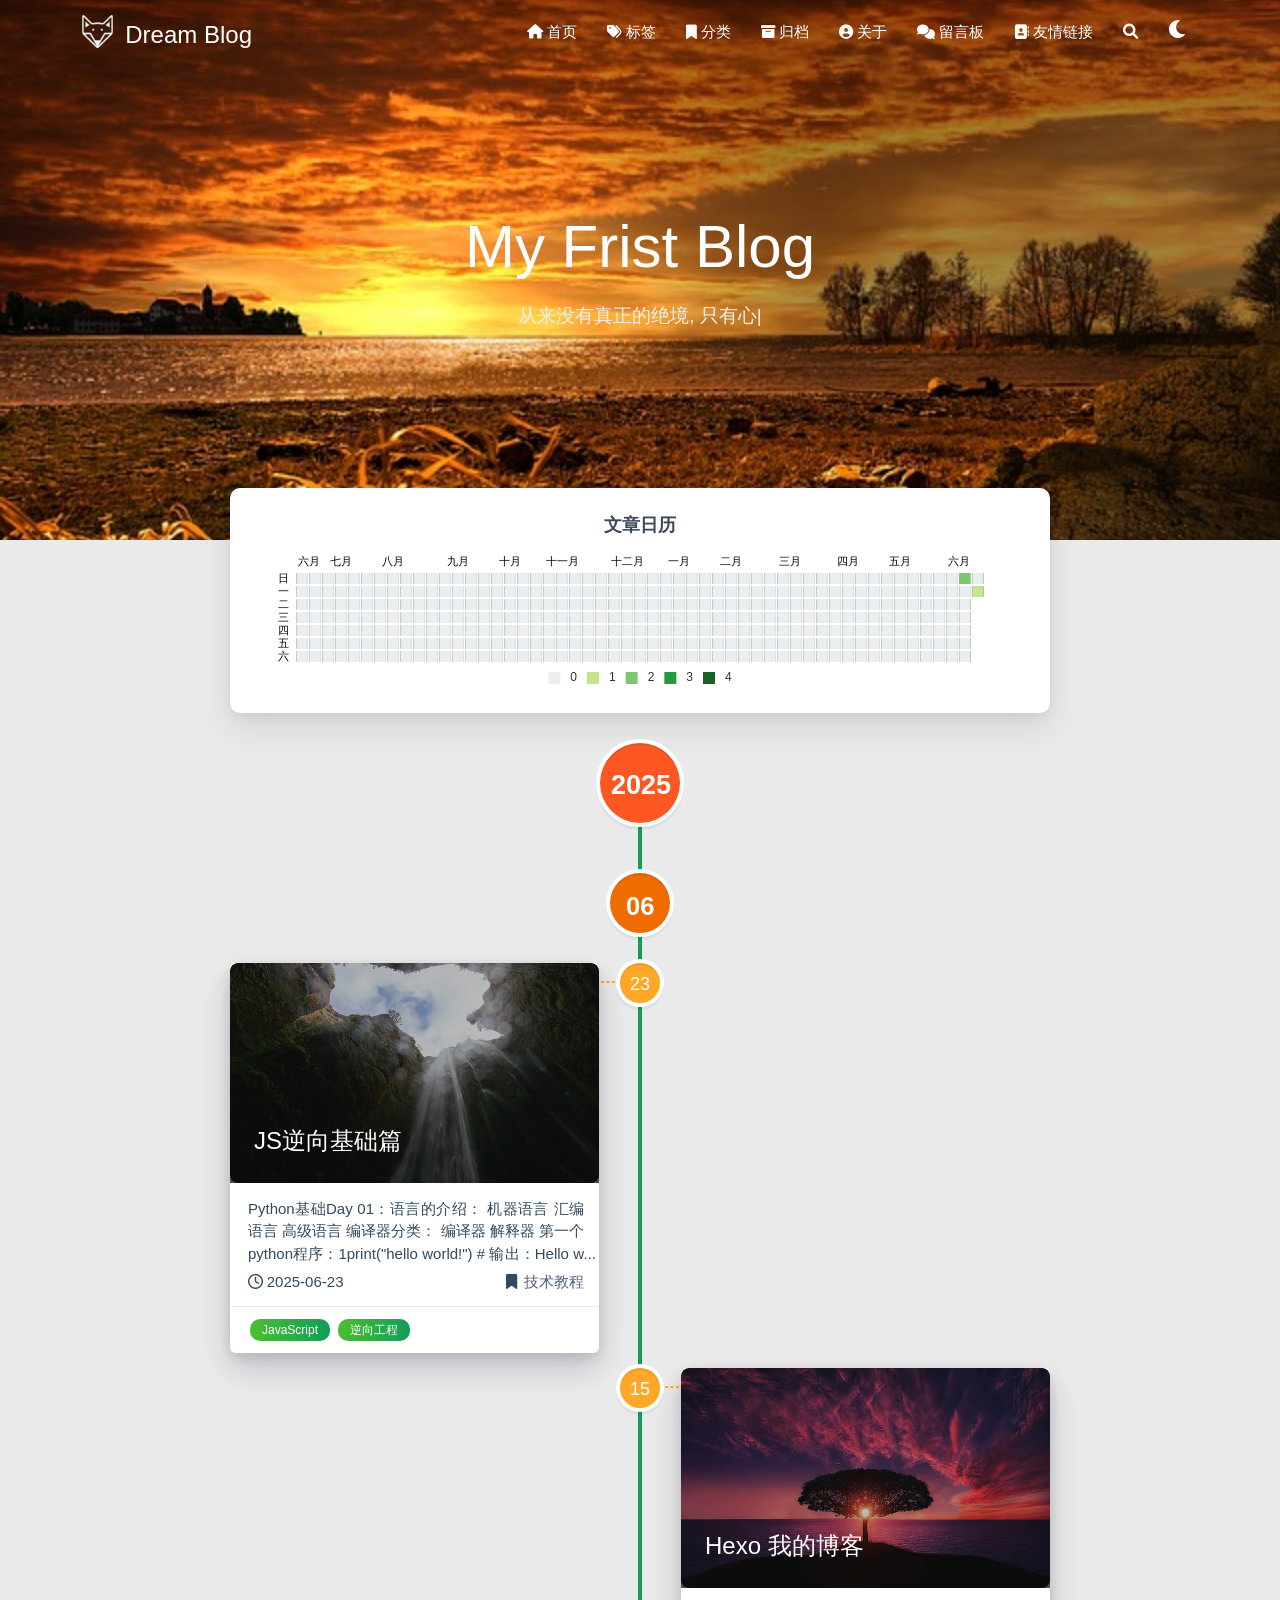
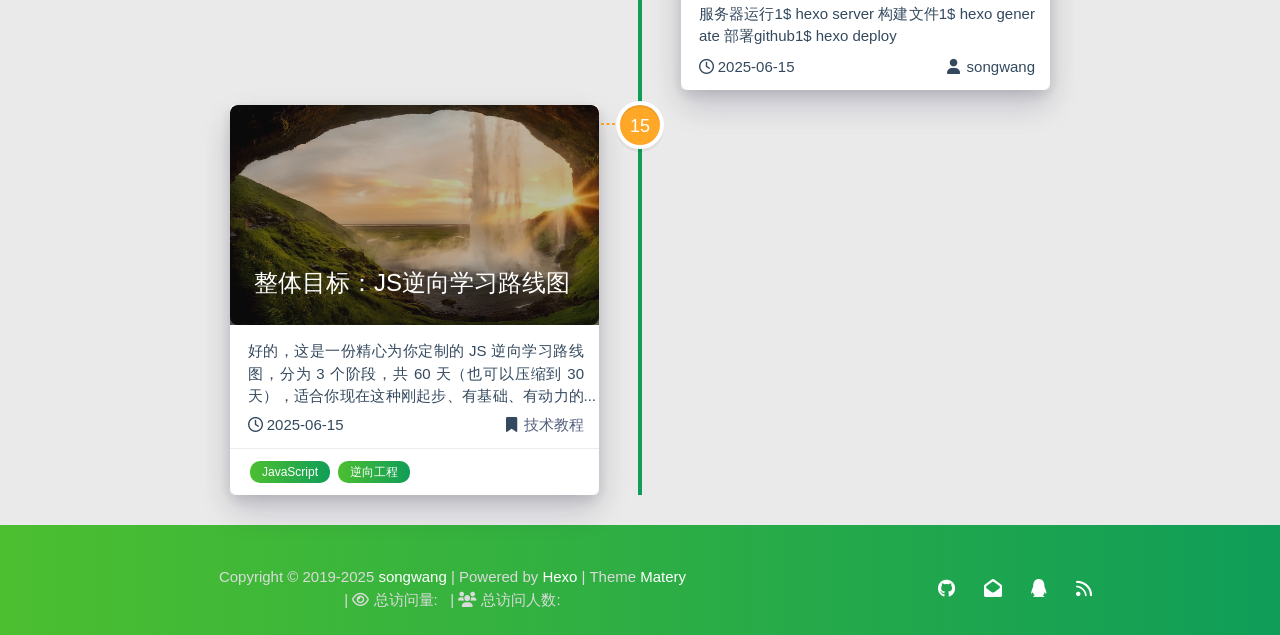
==== commit 9211f851: "Site updated: 2025-06-23 08:55:11" ====
--- a/archives/index.html
+++ b/archives/index.html
@@ -463,7 +463,7 @@
             type: 'heatmap',
             coordinateSystem: 'calendar',
             calendarIndex: 0,
-            data: [["2024-06-23", 0], ["2024-06-24", 0], ["2024-06-25", 0], ["2024-06-26", 0], ["2024-06-27", 0], ["2024-06-28", 0], ["2024-06-29", 0], ["2024-06-30", 0], ["2024-07-01", 0], ["2024-07-02", 0], ["2024-07-03", 0], ["2024-07-04", 0], ["2024-07-05", 0], ["2024-07-06", 0], ["2024-07-07", 0], ["2024-07-08", 0], ["2024-07-09", 0], ["2024-07-10", 0], ["2024-07-11", 0], ["2024-07-12", 0], ["2024-07-13", 0], ["2024-07-14", 0], ["2024-07-15", 0], ["2024-07-16", 0], ["2024-07-17", 0], ["2024-07-18", 0], ["2024-07-19", 0], ["2024-07-20", 0], ["2024-07-21", 0], ["2024-07-22", 0], ["2024-07-23", 0], ["2024-07-24", 0], ["2024-07-25", 0], ["2024-07-26", 0], ["2024-07-27", 0], ["2024-07-28", 0], ["2024-07-29", 0], ["2024-07-30", 0], ["2024-07-31", 0], ["2024-08-01", 0], ["2024-08-02", 0], ["2024-08-03", 0], ["2024-08-04", 0], ["2024-08-05", 0], ["2024-08-06", 0], ["2024-08-07", 0], ["2024-08-08", 0], ["2024-08-09", 0], ["2024-08-10", 0], ["2024-08-11", 0], ["2024-08-12", 0], ["2024-08-13", 0], ["2024-08-14", 0], ["2024-08-15", 0], ["2024-08-16", 0], ["2024-08-17", 0], ["2024-08-18", 0], ["2024-08-19", 0], ["2024-08-20", 0], ["2024-08-21", 0], ["2024-08-22", 0], ["2024-08-23", 0], ["2024-08-24", 0], ["2024-08-25", 0], ["2024-08-26", 0], ["2024-08-27", 0], ["2024-08-28", 0], ["2024-08-29", 0], ["2024-08-30", 0], ["2024-08-31", 0], ["2024-09-01", 0], ["2024-09-02", 0], ["2024-09-03", 0], ["2024-09-04", 0], ["2024-09-05", 0], ["2024-09-06", 0], ["2024-09-07", 0], ["2024-09-08", 0], ["2024-09-09", 0], ["2024-09-10", 0], ["2024-09-11", 0], ["2024-09-12", 0], ["2024-09-13", 0], ["2024-09-14", 0], ["2024-09-15", 0], ["2024-09-16", 0], ["2024-09-17", 0], ["2024-09-18", 0], ["2024-09-19", 0], ["2024-09-20", 0], ["2024-09-21", 0], ["2024-09-22", 0], ["2024-09-23", 0], ["2024-09-24", 0], ["2024-09-25", 0], ["2024-09-26", 0], ["2024-09-27", 0], ["2024-09-28", 0], ["2024-09-29", 0], ["2024-09-30", 0], ["2024-10-01", 0], ["2024-10-02", 0], ["2024-10-03", 0], ["2024-10-04", 0], ["2024-10-05", 0], ["2024-10-06", 0], ["2024-10-07", 0], ["2024-10-08", 0], ["2024-10-09", 0], ["2024-10-10", 0], ["2024-10-11", 0], ["2024-10-12", 0], ["2024-10-13", 0], ["2024-10-14", 0], ["2024-10-15", 0], ["2024-10-16", 0], ["2024-10-17", 0], ["2024-10-18", 0], ["2024-10-19", 0], ["2024-10-20", 0], ["2024-10-21", 0], ["2024-10-22", 0], ["2024-10-23", 0], ["2024-10-24", 0], ["2024-10-25", 0], ["2024-10-26", 0], ["2024-10-27", 0], ["2024-10-28", 0], ["2024-10-29", 0], ["2024-10-30", 0], ["2024-10-31", 0], ["2024-11-01", 0], ["2024-11-02", 0], ["2024-11-03", 0], ["2024-11-04", 0], ["2024-11-05", 0], ["2024-11-06", 0], ["2024-11-07", 0], ["2024-11-08", 0], ["2024-11-09", 0], ["2024-11-10", 0], ["2024-11-11", 0], ["2024-11-12", 0], ["2024-11-13", 0], ["2024-11-14", 0], ["2024-11-15", 0], ["2024-11-16", 0], ["2024-11-17", 0], ["2024-11-18", 0], ["2024-11-19", 0], ["2024-11-20", 0], ["2024-11-21", 0], ["2024-11-22", 0], ["2024-11-23", 0], ["2024-11-24", 0], ["2024-11-25", 0], ["2024-11-26", 0], ["2024-11-27", 0], ["2024-11-28", 0], ["2024-11-29", 0], ["2024-11-30", 0], ["2024-12-01", 0], ["2024-12-02", 0], ["2024-12-03", 0], ["2024-12-04", 0], ["2024-12-05", 0], ["2024-12-06", 0], ["2024-12-07", 0], ["2024-12-08", 0], ["2024-12-09", 0], ["2024-12-10", 0], ["2024-12-11", 0], ["2024-12-12", 0], ["2024-12-13", 0], ["2024-12-14", 0], ["2024-12-15", 0], ["2024-12-16", 0], ["2024-12-17", 0], ["2024-12-18", 0], ["2024-12-19", 0], ["2024-12-20", 0], ["2024-12-21", 0], ["2024-12-22", 0], ["2024-12-23", 0], ["2024-12-24", 0], ["2024-12-25", 0], ["2024-12-26", 0], ["2024-12-27", 0], ["2024-12-28", 0], ["2024-12-29", 0], ["2024-12-30", 0], ["2024-12-31", 0], ["2025-01-01", 0], ["2025-01-02", 0], ["2025-01-03", 0], ["2025-01-04", 0], ["2025-01-05", 0], ["2025-01-06", 0], ["2025-01-07", 0], ["2025-01-08", 0], ["2025-01-09", 0], ["2025-01-10", 0], ["2025-01-11", 0], ["2025-01-12", 0], ["2025-01-13", 0], ["2025-01-14", 0], ["2025-01-15", 0], ["2025-01-16", 0], ["2025-01-17", 0], ["2025-01-18", 0], ["2025-01-19", 0], ["2025-01-20", 0], ["2025-01-21", 0], ["2025-01-22", 0], ["2025-01-23", 0], ["2025-01-24", 0], ["2025-01-25", 0], ["2025-01-26", 0], ["2025-01-27", 0], ["2025-01-28", 0], ["2025-01-29", 0], ["2025-01-30", 0], ["2025-01-31", 0], ["2025-02-01", 0], ["2025-02-02", 0], ["2025-02-03", 0], ["2025-02-04", 0], ["2025-02-05", 0], ["2025-02-06", 0], ["2025-02-07", 0], ["2025-02-08", 0], ["2025-02-09", 0], ["2025-02-10", 0], ["2025-02-11", 0], ["2025-02-12", 0], ["2025-02-13", 0], ["2025-02-14", 0], ["2025-02-15", 0], ["2025-02-16", 0], ["2025-02-17", 0], ["2025-02-18", 0], ["2025-02-19", 0], ["2025-02-20", 0], ["2025-02-21", 0], ["2025-02-22", 0], ["2025-02-23", 0], ["2025-02-24", 0], ["2025-02-25", 0], ["2025-02-26", 0], ["2025-02-27", 0], ["2025-02-28", 0], ["2025-03-01", 0], ["2025-03-02", 0], ["2025-03-03", 0], ["2025-03-04", 0], ["2025-03-05", 0], ["2025-03-06", 0], ["2025-03-07", 0], ["2025-03-08", 0], ["2025-03-09", 0], ["2025-03-10", 0], ["2025-03-11", 0], ["2025-03-12", 0], ["2025-03-13", 0], ["2025-03-14", 0], ["2025-03-15", 0], ["2025-03-16", 0], ["2025-03-17", 0], ["2025-03-18", 0], ["2025-03-19", 0], ["2025-03-20", 0], ["2025-03-21", 0], ["2025-03-22", 0], ["2025-03-23", 0], ["2025-03-24", 0], ["2025-03-25", 0], ["2025-03-26", 0], ["2025-03-27", 0], ["2025-03-28", 0], ["2025-03-29", 0], ["2025-03-30", 0], ["2025-03-31", 0], ["2025-04-01", 0], ["2025-04-02", 0], ["2025-04-03", 0], ["2025-04-04", 0], ["2025-04-05", 0], ["2025-04-06", 0], ["2025-04-07", 0], ["2025-04-08", 0], ["2025-04-09", 0], ["2025-04-10", 0], ["2025-04-11", 0], ["2025-04-12", 0], ["2025-04-13", 0], ["2025-04-14", 0], ["2025-04-15", 0], ["2025-04-16", 0], ["2025-04-17", 0], ["2025-04-18", 0], ["2025-04-19", 0], ["2025-04-20", 0], ["2025-04-21", 0], ["2025-04-22", 0], ["2025-04-23", 0], ["2025-04-24", 0], ["2025-04-25", 0], ["2025-04-26", 0], ["2025-04-27", 0], ["2025-04-28", 0], ["2025-04-29", 0], ["2025-04-30", 0], ["2025-05-01", 0], ["2025-05-02", 0], ["2025-05-03", 0], ["2025-05-04", 0], ["2025-05-05", 0], ["2025-05-06", 0], ["2025-05-07", 0], ["2025-05-08", 0], ["2025-05-09", 0], ["2025-05-10", 0], ["2025-05-11", 0], ["2025-05-12", 0], ["2025-05-13", 0], ["2025-05-14", 0], ["2025-05-15", 0], ["2025-05-16", 0], ["2025-05-17", 0], ["2025-05-18", 0], ["2025-05-19", 0], ["2025-05-20", 0], ["2025-05-21", 0], ["2025-05-22", 0], ["2025-05-23", 0], ["2025-05-24", 0], ["2025-05-25", 0], ["2025-05-26", 0], ["2025-05-27", 0], ["2025-05-28", 0], ["2025-05-29", 0], ["2025-05-30", 0], ["2025-05-31", 0], ["2025-06-01", 0], ["2025-06-02", 0], ["2025-06-03", 0], ["2025-06-04", 0], ["2025-06-05", 0], ["2025-06-06", 0], ["2025-06-07", 0], ["2025-06-08", 0], ["2025-06-09", 0], ["2025-06-10", 0], ["2025-06-11", 0], ["2025-06-12", 0], ["2025-06-13", 0], ["2025-06-14", 0], ["2025-06-15", 2], ["2025-06-16", 0], ["2025-06-17", 0], ["2025-06-18", 0], ["2025-06-19", 0], ["2025-06-20", 0], ["2025-06-21", 0], ["2025-06-22", 0], ["2025-06-23", 0]]
+            data: [["2024-06-23", 0], ["2024-06-24", 0], ["2024-06-25", 0], ["2024-06-26", 0], ["2024-06-27", 0], ["2024-06-28", 0], ["2024-06-29", 0], ["2024-06-30", 0], ["2024-07-01", 0], ["2024-07-02", 0], ["2024-07-03", 0], ["2024-07-04", 0], ["2024-07-05", 0], ["2024-07-06", 0], ["2024-07-07", 0], ["2024-07-08", 0], ["2024-07-09", 0], ["2024-07-10", 0], ["2024-07-11", 0], ["2024-07-12", 0], ["2024-07-13", 0], ["2024-07-14", 0], ["2024-07-15", 0], ["2024-07-16", 0], ["2024-07-17", 0], ["2024-07-18", 0], ["2024-07-19", 0], ["2024-07-20", 0], ["2024-07-21", 0], ["2024-07-22", 0], ["2024-07-23", 0], ["2024-07-24", 0], ["2024-07-25", 0], ["2024-07-26", 0], ["2024-07-27", 0], ["2024-07-28", 0], ["2024-07-29", 0], ["2024-07-30", 0], ["2024-07-31", 0], ["2024-08-01", 0], ["2024-08-02", 0], ["2024-08-03", 0], ["2024-08-04", 0], ["2024-08-05", 0], ["2024-08-06", 0], ["2024-08-07", 0], ["2024-08-08", 0], ["2024-08-09", 0], ["2024-08-10", 0], ["2024-08-11", 0], ["2024-08-12", 0], ["2024-08-13", 0], ["2024-08-14", 0], ["2024-08-15", 0], ["2024-08-16", 0], ["2024-08-17", 0], ["2024-08-18", 0], ["2024-08-19", 0], ["2024-08-20", 0], ["2024-08-21", 0], ["2024-08-22", 0], ["2024-08-23", 0], ["2024-08-24", 0], ["2024-08-25", 0], ["2024-08-26", 0], ["2024-08-27", 0], ["2024-08-28", 0], ["2024-08-29", 0], ["2024-08-30", 0], ["2024-08-31", 0], ["2024-09-01", 0], ["2024-09-02", 0], ["2024-09-03", 0], ["2024-09-04", 0], ["2024-09-05", 0], ["2024-09-06", 0], ["2024-09-07", 0], ["2024-09-08", 0], ["2024-09-09", 0], ["2024-09-10", 0], ["2024-09-11", 0], ["2024-09-12", 0], ["2024-09-13", 0], ["2024-09-14", 0], ["2024-09-15", 0], ["2024-09-16", 0], ["2024-09-17", 0], ["2024-09-18", 0], ["2024-09-19", 0], ["2024-09-20", 0], ["2024-09-21", 0], ["2024-09-22", 0], ["2024-09-23", 0], ["2024-09-24", 0], ["2024-09-25", 0], ["2024-09-26", 0], ["2024-09-27", 0], ["2024-09-28", 0], ["2024-09-29", 0], ["2024-09-30", 0], ["2024-10-01", 0], ["2024-10-02", 0], ["2024-10-03", 0], ["2024-10-04", 0], ["2024-10-05", 0], ["2024-10-06", 0], ["2024-10-07", 0], ["2024-10-08", 0], ["2024-10-09", 0], ["2024-10-10", 0], ["2024-10-11", 0], ["2024-10-12", 0], ["2024-10-13", 0], ["2024-10-14", 0], ["2024-10-15", 0], ["2024-10-16", 0], ["2024-10-17", 0], ["2024-10-18", 0], ["2024-10-19", 0], ["2024-10-20", 0], ["2024-10-21", 0], ["2024-10-22", 0], ["2024-10-23", 0], ["2024-10-24", 0], ["2024-10-25", 0], ["2024-10-26", 0], ["2024-10-27", 0], ["2024-10-28", 0], ["2024-10-29", 0], ["2024-10-30", 0], ["2024-10-31", 0], ["2024-11-01", 0], ["2024-11-02", 0], ["2024-11-03", 0], ["2024-11-04", 0], ["2024-11-05", 0], ["2024-11-06", 0], ["2024-11-07", 0], ["2024-11-08", 0], ["2024-11-09", 0], ["2024-11-10", 0], ["2024-11-11", 0], ["2024-11-12", 0], ["2024-11-13", 0], ["2024-11-14", 0], ["2024-11-15", 0], ["2024-11-16", 0], ["2024-11-17", 0], ["2024-11-18", 0], ["2024-11-19", 0], ["2024-11-20", 0], ["2024-11-21", 0], ["2024-11-22", 0], ["2024-11-23", 0], ["2024-11-24", 0], ["2024-11-25", 0], ["2024-11-26", 0], ["2024-11-27", 0], ["2024-11-28", 0], ["2024-11-29", 0], ["2024-11-30", 0], ["2024-12-01", 0], ["2024-12-02", 0], ["2024-12-03", 0], ["2024-12-04", 0], ["2024-12-05", 0], ["2024-12-06", 0], ["2024-12-07", 0], ["2024-12-08", 0], ["2024-12-09", 0], ["2024-12-10", 0], ["2024-12-11", 0], ["2024-12-12", 0], ["2024-12-13", 0], ["2024-12-14", 0], ["2024-12-15", 0], ["2024-12-16", 0], ["2024-12-17", 0], ["2024-12-18", 0], ["2024-12-19", 0], ["2024-12-20", 0], ["2024-12-21", 0], ["2024-12-22", 0], ["2024-12-23", 0], ["2024-12-24", 0], ["2024-12-25", 0], ["2024-12-26", 0], ["2024-12-27", 0], ["2024-12-28", 0], ["2024-12-29", 0], ["2024-12-30", 0], ["2024-12-31", 0], ["2025-01-01", 0], ["2025-01-02", 0], ["2025-01-03", 0], ["2025-01-04", 0], ["2025-01-05", 0], ["2025-01-06", 0], ["2025-01-07", 0], ["2025-01-08", 0], ["2025-01-09", 0], ["2025-01-10", 0], ["2025-01-11", 0], ["2025-01-12", 0], ["2025-01-13", 0], ["2025-01-14", 0], ["2025-01-15", 0], ["2025-01-16", 0], ["2025-01-17", 0], ["2025-01-18", 0], ["2025-01-19", 0], ["2025-01-20", 0], ["2025-01-21", 0], ["2025-01-22", 0], ["2025-01-23", 0], ["2025-01-24", 0], ["2025-01-25", 0], ["2025-01-26", 0], ["2025-01-27", 0], ["2025-01-28", 0], ["2025-01-29", 0], ["2025-01-30", 0], ["2025-01-31", 0], ["2025-02-01", 0], ["2025-02-02", 0], ["2025-02-03", 0], ["2025-02-04", 0], ["2025-02-05", 0], ["2025-02-06", 0], ["2025-02-07", 0], ["2025-02-08", 0], ["2025-02-09", 0], ["2025-02-10", 0], ["2025-02-11", 0], ["2025-02-12", 0], ["2025-02-13", 0], ["2025-02-14", 0], ["2025-02-15", 0], ["2025-02-16", 0], ["2025-02-17", 0], ["2025-02-18", 0], ["2025-02-19", 0], ["2025-02-20", 0], ["2025-02-21", 0], ["2025-02-22", 0], ["2025-02-23", 0], ["2025-02-24", 0], ["2025-02-25", 0], ["2025-02-26", 0], ["2025-02-27", 0], ["2025-02-28", 0], ["2025-03-01", 0], ["2025-03-02", 0], ["2025-03-03", 0], ["2025-03-04", 0], ["2025-03-05", 0], ["2025-03-06", 0], ["2025-03-07", 0], ["2025-03-08", 0], ["2025-03-09", 0], ["2025-03-10", 0], ["2025-03-11", 0], ["2025-03-12", 0], ["2025-03-13", 0], ["2025-03-14", 0], ["2025-03-15", 0], ["2025-03-16", 0], ["2025-03-17", 0], ["2025-03-18", 0], ["2025-03-19", 0], ["2025-03-20", 0], ["2025-03-21", 0], ["2025-03-22", 0], ["2025-03-23", 0], ["2025-03-24", 0], ["2025-03-25", 0], ["2025-03-26", 0], ["2025-03-27", 0], ["2025-03-28", 0], ["2025-03-29", 0], ["2025-03-30", 0], ["2025-03-31", 0], ["2025-04-01", 0], ["2025-04-02", 0], ["2025-04-03", 0], ["2025-04-04", 0], ["2025-04-05", 0], ["2025-04-06", 0], ["2025-04-07", 0], ["2025-04-08", 0], ["2025-04-09", 0], ["2025-04-10", 0], ["2025-04-11", 0], ["2025-04-12", 0], ["2025-04-13", 0], ["2025-04-14", 0], ["2025-04-15", 0], ["2025-04-16", 0], ["2025-04-17", 0], ["2025-04-18", 0], ["2025-04-19", 0], ["2025-04-20", 0], ["2025-04-21", 0], ["2025-04-22", 0], ["2025-04-23", 0], ["2025-04-24", 0], ["2025-04-25", 0], ["2025-04-26", 0], ["2025-04-27", 0], ["2025-04-28", 0], ["2025-04-29", 0], ["2025-04-30", 0], ["2025-05-01", 0], ["2025-05-02", 0], ["2025-05-03", 0], ["2025-05-04", 0], ["2025-05-05", 0], ["2025-05-06", 0], ["2025-05-07", 0], ["2025-05-08", 0], ["2025-05-09", 0], ["2025-05-10", 0], ["2025-05-11", 0], ["2025-05-12", 0], ["2025-05-13", 0], ["2025-05-14", 0], ["2025-05-15", 0], ["2025-05-16", 0], ["2025-05-17", 0], ["2025-05-18", 0], ["2025-05-19", 0], ["2025-05-20", 0], ["2025-05-21", 0], ["2025-05-22", 0], ["2025-05-23", 0], ["2025-05-24", 0], ["2025-05-25", 0], ["2025-05-26", 0], ["2025-05-27", 0], ["2025-05-28", 0], ["2025-05-29", 0], ["2025-05-30", 0], ["2025-05-31", 0], ["2025-06-01", 0], ["2025-06-02", 0], ["2025-06-03", 0], ["2025-06-04", 0], ["2025-06-05", 0], ["2025-06-06", 0], ["2025-06-07", 0], ["2025-06-08", 0], ["2025-06-09", 0], ["2025-06-10", 0], ["2025-06-11", 0], ["2025-06-12", 0], ["2025-06-13", 0], ["2025-06-14", 0], ["2025-06-15", 2], ["2025-06-16", 0], ["2025-06-17", 0], ["2025-06-18", 0], ["2025-06-19", 0], ["2025-06-20", 0], ["2025-06-21", 0], ["2025-06-22", 0], ["2025-06-23", 1]]
         }]
 
     };
@@ -493,6 +493,78 @@
             <div class="cd-timeline-img month" data-aos="zoom-in-up">
                 <a href="/archives/2025/06">06</a>
             </div>
+            
+
+            
+            <div class="cd-timeline-img day" data-aos="zoom-in-up">
+                <span>23</span>
+            </div>
+            <article class="cd-timeline-content" data-aos="fade-up">
+                <div class="article col s12 m6">
+                    <div class="card">
+                        <a href="/2025/06/23/%E7%88%AC%E8%99%AB%E5%AD%A6%E4%B9%A0%E5%AF%BC%E8%88%AA/">
+                            <div class="card-image">
+                                
+                                
+                                <img src="/medias/featureimages/3.jpg" class="responsive-img" alt="JS逆向基础篇">
+                                
+                                <span class="card-title">JS逆向基础篇</span>
+                            </div>
+                        </a>
+                        <div class="card-content article-content">
+                            <div class="summary block-with-text">
+                                
+                                    Python基础Day 01：语言的介绍：
+机器语言
+汇编语言
+高级语言
+
+编译器分类：
+编译器
+解释器
+
+第一个python程序：1print(&quot;hello world!&quot;) # 输出：Hello world！
+
+变量
+                                
+                            </div>
+                            <div class="publish-info">
+                                <span class="publish-date">
+                                    <i class="far fa-clock fa-fw icon-date"></i>2025-06-23
+                                </span>
+                                <span class="publish-author">
+                                    
+                                    <i class="fas fa-bookmark fa-fw icon-category"></i>
+                                    
+                                    <a href="/categories/%E6%8A%80%E6%9C%AF%E6%95%99%E7%A8%8B/" class="post-category">
+                                    技术教程
+                                    </a>
+                                    
+                                    
+                                </span>
+                            </div>
+                        </div>
+
+                        
+                        <div class="card-action article-tags">
+                            
+                            <a href="/tags/JavaScript/"><span class="chip bg-color">JavaScript</span></a>
+                            
+                            <a href="/tags/%E9%80%86%E5%90%91%E5%B7%A5%E7%A8%8B/"><span class="chip bg-color">逆向工程</span></a>
+                            
+                        </div>
+                        
+                    </div>
+                </div>
+            </article>
+        </div>
+        
+        <div class="cd-timeline-block">
+
+            
+            
+
+            
             
 
             
@@ -898,10 +970,6 @@
     <!-- 鼠标星星特效 -->
     
 
-     
-        <script src="https://ssl.captcha.qq.com/TCaptcha.js"></script>
-        <script src="/libs/others/TencentCaptcha.js"></script>
-        <button id="TencentCaptcha" data-appid="xxxxxxxxxx" data-cbfn="callback" type="button" hidden></button>
     
 
     <!-- Baidu Analytics -->
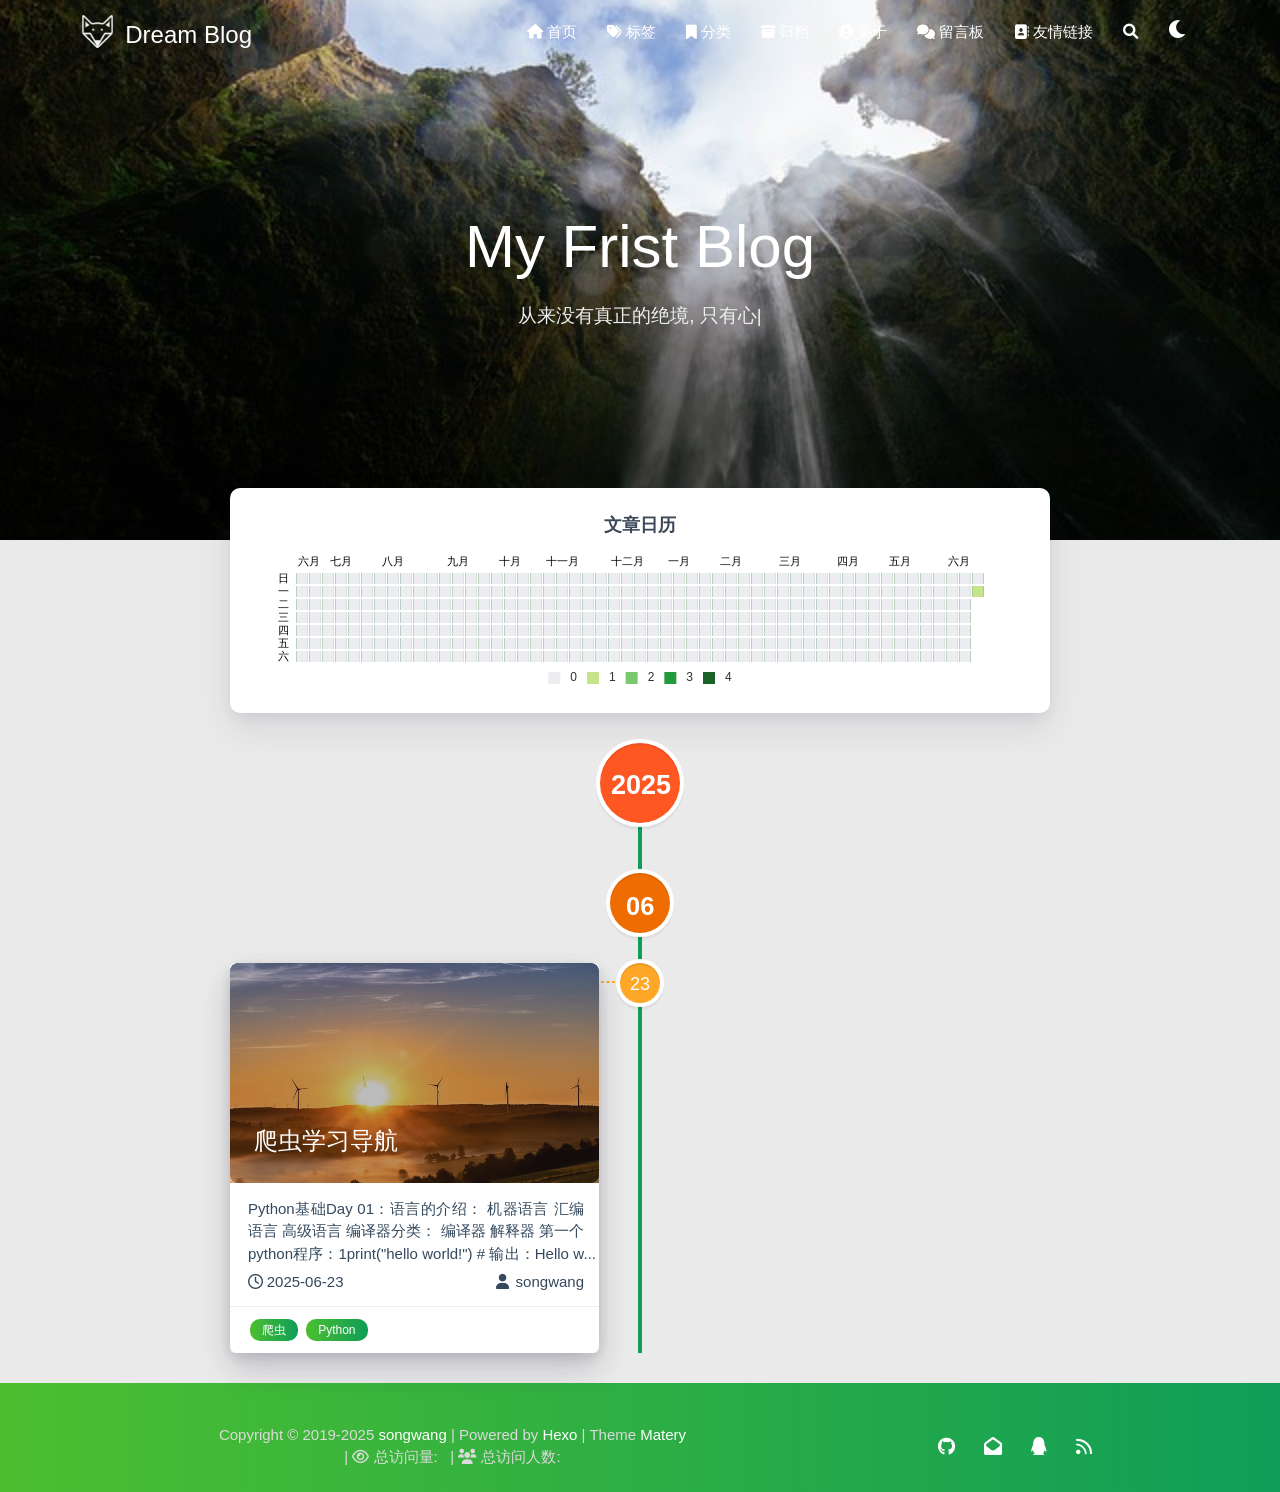
==== commit 26a9ef05: "Site updated: 2025-06-23 17:17:38" ====
--- a/archives/index.html
+++ b/archives/index.html
@@ -463,7 +463,7 @@
             type: 'heatmap',
             coordinateSystem: 'calendar',
             calendarIndex: 0,
-            data: [["2024-06-23", 0], ["2024-06-24", 0], ["2024-06-25", 0], ["2024-06-26", 0], ["2024-06-27", 0], ["2024-06-28", 0], ["2024-06-29", 0], ["2024-06-30", 0], ["2024-07-01", 0], ["2024-07-02", 0], ["2024-07-03", 0], ["2024-07-04", 0], ["2024-07-05", 0], ["2024-07-06", 0], ["2024-07-07", 0], ["2024-07-08", 0], ["2024-07-09", 0], ["2024-07-10", 0], ["2024-07-11", 0], ["2024-07-12", 0], ["2024-07-13", 0], ["2024-07-14", 0], ["2024-07-15", 0], ["2024-07-16", 0], ["2024-07-17", 0], ["2024-07-18", 0], ["2024-07-19", 0], ["2024-07-20", 0], ["2024-07-21", 0], ["2024-07-22", 0], ["2024-07-23", 0], ["2024-07-24", 0], ["2024-07-25", 0], ["2024-07-26", 0], ["2024-07-27", 0], ["2024-07-28", 0], ["2024-07-29", 0], ["2024-07-30", 0], ["2024-07-31", 0], ["2024-08-01", 0], ["2024-08-02", 0], ["2024-08-03", 0], ["2024-08-04", 0], ["2024-08-05", 0], ["2024-08-06", 0], ["2024-08-07", 0], ["2024-08-08", 0], ["2024-08-09", 0], ["2024-08-10", 0], ["2024-08-11", 0], ["2024-08-12", 0], ["2024-08-13", 0], ["2024-08-14", 0], ["2024-08-15", 0], ["2024-08-16", 0], ["2024-08-17", 0], ["2024-08-18", 0], ["2024-08-19", 0], ["2024-08-20", 0], ["2024-08-21", 0], ["2024-08-22", 0], ["2024-08-23", 0], ["2024-08-24", 0], ["2024-08-25", 0], ["2024-08-26", 0], ["2024-08-27", 0], ["2024-08-28", 0], ["2024-08-29", 0], ["2024-08-30", 0], ["2024-08-31", 0], ["2024-09-01", 0], ["2024-09-02", 0], ["2024-09-03", 0], ["2024-09-04", 0], ["2024-09-05", 0], ["2024-09-06", 0], ["2024-09-07", 0], ["2024-09-08", 0], ["2024-09-09", 0], ["2024-09-10", 0], ["2024-09-11", 0], ["2024-09-12", 0], ["2024-09-13", 0], ["2024-09-14", 0], ["2024-09-15", 0], ["2024-09-16", 0], ["2024-09-17", 0], ["2024-09-18", 0], ["2024-09-19", 0], ["2024-09-20", 0], ["2024-09-21", 0], ["2024-09-22", 0], ["2024-09-23", 0], ["2024-09-24", 0], ["2024-09-25", 0], ["2024-09-26", 0], ["2024-09-27", 0], ["2024-09-28", 0], ["2024-09-29", 0], ["2024-09-30", 0], ["2024-10-01", 0], ["2024-10-02", 0], ["2024-10-03", 0], ["2024-10-04", 0], ["2024-10-05", 0], ["2024-10-06", 0], ["2024-10-07", 0], ["2024-10-08", 0], ["2024-10-09", 0], ["2024-10-10", 0], ["2024-10-11", 0], ["2024-10-12", 0], ["2024-10-13", 0], ["2024-10-14", 0], ["2024-10-15", 0], ["2024-10-16", 0], ["2024-10-17", 0], ["2024-10-18", 0], ["2024-10-19", 0], ["2024-10-20", 0], ["2024-10-21", 0], ["2024-10-22", 0], ["2024-10-23", 0], ["2024-10-24", 0], ["2024-10-25", 0], ["2024-10-26", 0], ["2024-10-27", 0], ["2024-10-28", 0], ["2024-10-29", 0], ["2024-10-30", 0], ["2024-10-31", 0], ["2024-11-01", 0], ["2024-11-02", 0], ["2024-11-03", 0], ["2024-11-04", 0], ["2024-11-05", 0], ["2024-11-06", 0], ["2024-11-07", 0], ["2024-11-08", 0], ["2024-11-09", 0], ["2024-11-10", 0], ["2024-11-11", 0], ["2024-11-12", 0], ["2024-11-13", 0], ["2024-11-14", 0], ["2024-11-15", 0], ["2024-11-16", 0], ["2024-11-17", 0], ["2024-11-18", 0], ["2024-11-19", 0], ["2024-11-20", 0], ["2024-11-21", 0], ["2024-11-22", 0], ["2024-11-23", 0], ["2024-11-24", 0], ["2024-11-25", 0], ["2024-11-26", 0], ["2024-11-27", 0], ["2024-11-28", 0], ["2024-11-29", 0], ["2024-11-30", 0], ["2024-12-01", 0], ["2024-12-02", 0], ["2024-12-03", 0], ["2024-12-04", 0], ["2024-12-05", 0], ["2024-12-06", 0], ["2024-12-07", 0], ["2024-12-08", 0], ["2024-12-09", 0], ["2024-12-10", 0], ["2024-12-11", 0], ["2024-12-12", 0], ["2024-12-13", 0], ["2024-12-14", 0], ["2024-12-15", 0], ["2024-12-16", 0], ["2024-12-17", 0], ["2024-12-18", 0], ["2024-12-19", 0], ["2024-12-20", 0], ["2024-12-21", 0], ["2024-12-22", 0], ["2024-12-23", 0], ["2024-12-24", 0], ["2024-12-25", 0], ["2024-12-26", 0], ["2024-12-27", 0], ["2024-12-28", 0], ["2024-12-29", 0], ["2024-12-30", 0], ["2024-12-31", 0], ["2025-01-01", 0], ["2025-01-02", 0], ["2025-01-03", 0], ["2025-01-04", 0], ["2025-01-05", 0], ["2025-01-06", 0], ["2025-01-07", 0], ["2025-01-08", 0], ["2025-01-09", 0], ["2025-01-10", 0], ["2025-01-11", 0], ["2025-01-12", 0], ["2025-01-13", 0], ["2025-01-14", 0], ["2025-01-15", 0], ["2025-01-16", 0], ["2025-01-17", 0], ["2025-01-18", 0], ["2025-01-19", 0], ["2025-01-20", 0], ["2025-01-21", 0], ["2025-01-22", 0], ["2025-01-23", 0], ["2025-01-24", 0], ["2025-01-25", 0], ["2025-01-26", 0], ["2025-01-27", 0], ["2025-01-28", 0], ["2025-01-29", 0], ["2025-01-30", 0], ["2025-01-31", 0], ["2025-02-01", 0], ["2025-02-02", 0], ["2025-02-03", 0], ["2025-02-04", 0], ["2025-02-05", 0], ["2025-02-06", 0], ["2025-02-07", 0], ["2025-02-08", 0], ["2025-02-09", 0], ["2025-02-10", 0], ["2025-02-11", 0], ["2025-02-12", 0], ["2025-02-13", 0], ["2025-02-14", 0], ["2025-02-15", 0], ["2025-02-16", 0], ["2025-02-17", 0], ["2025-02-18", 0], ["2025-02-19", 0], ["2025-02-20", 0], ["2025-02-21", 0], ["2025-02-22", 0], ["2025-02-23", 0], ["2025-02-24", 0], ["2025-02-25", 0], ["2025-02-26", 0], ["2025-02-27", 0], ["2025-02-28", 0], ["2025-03-01", 0], ["2025-03-02", 0], ["2025-03-03", 0], ["2025-03-04", 0], ["2025-03-05", 0], ["2025-03-06", 0], ["2025-03-07", 0], ["2025-03-08", 0], ["2025-03-09", 0], ["2025-03-10", 0], ["2025-03-11", 0], ["2025-03-12", 0], ["2025-03-13", 0], ["2025-03-14", 0], ["2025-03-15", 0], ["2025-03-16", 0], ["2025-03-17", 0], ["2025-03-18", 0], ["2025-03-19", 0], ["2025-03-20", 0], ["2025-03-21", 0], ["2025-03-22", 0], ["2025-03-23", 0], ["2025-03-24", 0], ["2025-03-25", 0], ["2025-03-26", 0], ["2025-03-27", 0], ["2025-03-28", 0], ["2025-03-29", 0], ["2025-03-30", 0], ["2025-03-31", 0], ["2025-04-01", 0], ["2025-04-02", 0], ["2025-04-03", 0], ["2025-04-04", 0], ["2025-04-05", 0], ["2025-04-06", 0], ["2025-04-07", 0], ["2025-04-08", 0], ["2025-04-09", 0], ["2025-04-10", 0], ["2025-04-11", 0], ["2025-04-12", 0], ["2025-04-13", 0], ["2025-04-14", 0], ["2025-04-15", 0], ["2025-04-16", 0], ["2025-04-17", 0], ["2025-04-18", 0], ["2025-04-19", 0], ["2025-04-20", 0], ["2025-04-21", 0], ["2025-04-22", 0], ["2025-04-23", 0], ["2025-04-24", 0], ["2025-04-25", 0], ["2025-04-26", 0], ["2025-04-27", 0], ["2025-04-28", 0], ["2025-04-29", 0], ["2025-04-30", 0], ["2025-05-01", 0], ["2025-05-02", 0], ["2025-05-03", 0], ["2025-05-04", 0], ["2025-05-05", 0], ["2025-05-06", 0], ["2025-05-07", 0], ["2025-05-08", 0], ["2025-05-09", 0], ["2025-05-10", 0], ["2025-05-11", 0], ["2025-05-12", 0], ["2025-05-13", 0], ["2025-05-14", 0], ["2025-05-15", 0], ["2025-05-16", 0], ["2025-05-17", 0], ["2025-05-18", 0], ["2025-05-19", 0], ["2025-05-20", 0], ["2025-05-21", 0], ["2025-05-22", 0], ["2025-05-23", 0], ["2025-05-24", 0], ["2025-05-25", 0], ["2025-05-26", 0], ["2025-05-27", 0], ["2025-05-28", 0], ["2025-05-29", 0], ["2025-05-30", 0], ["2025-05-31", 0], ["2025-06-01", 0], ["2025-06-02", 0], ["2025-06-03", 0], ["2025-06-04", 0], ["2025-06-05", 0], ["2025-06-06", 0], ["2025-06-07", 0], ["2025-06-08", 0], ["2025-06-09", 0], ["2025-06-10", 0], ["2025-06-11", 0], ["2025-06-12", 0], ["2025-06-13", 0], ["2025-06-14", 0], ["2025-06-15", 2], ["2025-06-16", 0], ["2025-06-17", 0], ["2025-06-18", 0], ["2025-06-19", 0], ["2025-06-20", 0], ["2025-06-21", 0], ["2025-06-22", 0], ["2025-06-23", 1]]
+            data: [["2024-06-23", 0], ["2024-06-24", 0], ["2024-06-25", 0], ["2024-06-26", 0], ["2024-06-27", 0], ["2024-06-28", 0], ["2024-06-29", 0], ["2024-06-30", 0], ["2024-07-01", 0], ["2024-07-02", 0], ["2024-07-03", 0], ["2024-07-04", 0], ["2024-07-05", 0], ["2024-07-06", 0], ["2024-07-07", 0], ["2024-07-08", 0], ["2024-07-09", 0], ["2024-07-10", 0], ["2024-07-11", 0], ["2024-07-12", 0], ["2024-07-13", 0], ["2024-07-14", 0], ["2024-07-15", 0], ["2024-07-16", 0], ["2024-07-17", 0], ["2024-07-18", 0], ["2024-07-19", 0], ["2024-07-20", 0], ["2024-07-21", 0], ["2024-07-22", 0], ["2024-07-23", 0], ["2024-07-24", 0], ["2024-07-25", 0], ["2024-07-26", 0], ["2024-07-27", 0], ["2024-07-28", 0], ["2024-07-29", 0], ["2024-07-30", 0], ["2024-07-31", 0], ["2024-08-01", 0], ["2024-08-02", 0], ["2024-08-03", 0], ["2024-08-04", 0], ["2024-08-05", 0], ["2024-08-06", 0], ["2024-08-07", 0], ["2024-08-08", 0], ["2024-08-09", 0], ["2024-08-10", 0], ["2024-08-11", 0], ["2024-08-12", 0], ["2024-08-13", 0], ["2024-08-14", 0], ["2024-08-15", 0], ["2024-08-16", 0], ["2024-08-17", 0], ["2024-08-18", 0], ["2024-08-19", 0], ["2024-08-20", 0], ["2024-08-21", 0], ["2024-08-22", 0], ["2024-08-23", 0], ["2024-08-24", 0], ["2024-08-25", 0], ["2024-08-26", 0], ["2024-08-27", 0], ["2024-08-28", 0], ["2024-08-29", 0], ["2024-08-30", 0], ["2024-08-31", 0], ["2024-09-01", 0], ["2024-09-02", 0], ["2024-09-03", 0], ["2024-09-04", 0], ["2024-09-05", 0], ["2024-09-06", 0], ["2024-09-07", 0], ["2024-09-08", 0], ["2024-09-09", 0], ["2024-09-10", 0], ["2024-09-11", 0], ["2024-09-12", 0], ["2024-09-13", 0], ["2024-09-14", 0], ["2024-09-15", 0], ["2024-09-16", 0], ["2024-09-17", 0], ["2024-09-18", 0], ["2024-09-19", 0], ["2024-09-20", 0], ["2024-09-21", 0], ["2024-09-22", 0], ["2024-09-23", 0], ["2024-09-24", 0], ["2024-09-25", 0], ["2024-09-26", 0], ["2024-09-27", 0], ["2024-09-28", 0], ["2024-09-29", 0], ["2024-09-30", 0], ["2024-10-01", 0], ["2024-10-02", 0], ["2024-10-03", 0], ["2024-10-04", 0], ["2024-10-05", 0], ["2024-10-06", 0], ["2024-10-07", 0], ["2024-10-08", 0], ["2024-10-09", 0], ["2024-10-10", 0], ["2024-10-11", 0], ["2024-10-12", 0], ["2024-10-13", 0], ["2024-10-14", 0], ["2024-10-15", 0], ["2024-10-16", 0], ["2024-10-17", 0], ["2024-10-18", 0], ["2024-10-19", 0], ["2024-10-20", 0], ["2024-10-21", 0], ["2024-10-22", 0], ["2024-10-23", 0], ["2024-10-24", 0], ["2024-10-25", 0], ["2024-10-26", 0], ["2024-10-27", 0], ["2024-10-28", 0], ["2024-10-29", 0], ["2024-10-30", 0], ["2024-10-31", 0], ["2024-11-01", 0], ["2024-11-02", 0], ["2024-11-03", 0], ["2024-11-04", 0], ["2024-11-05", 0], ["2024-11-06", 0], ["2024-11-07", 0], ["2024-11-08", 0], ["2024-11-09", 0], ["2024-11-10", 0], ["2024-11-11", 0], ["2024-11-12", 0], ["2024-11-13", 0], ["2024-11-14", 0], ["2024-11-15", 0], ["2024-11-16", 0], ["2024-11-17", 0], ["2024-11-18", 0], ["2024-11-19", 0], ["2024-11-20", 0], ["2024-11-21", 0], ["2024-11-22", 0], ["2024-11-23", 0], ["2024-11-24", 0], ["2024-11-25", 0], ["2024-11-26", 0], ["2024-11-27", 0], ["2024-11-28", 0], ["2024-11-29", 0], ["2024-11-30", 0], ["2024-12-01", 0], ["2024-12-02", 0], ["2024-12-03", 0], ["2024-12-04", 0], ["2024-12-05", 0], ["2024-12-06", 0], ["2024-12-07", 0], ["2024-12-08", 0], ["2024-12-09", 0], ["2024-12-10", 0], ["2024-12-11", 0], ["2024-12-12", 0], ["2024-12-13", 0], ["2024-12-14", 0], ["2024-12-15", 0], ["2024-12-16", 0], ["2024-12-17", 0], ["2024-12-18", 0], ["2024-12-19", 0], ["2024-12-20", 0], ["2024-12-21", 0], ["2024-12-22", 0], ["2024-12-23", 0], ["2024-12-24", 0], ["2024-12-25", 0], ["2024-12-26", 0], ["2024-12-27", 0], ["2024-12-28", 0], ["2024-12-29", 0], ["2024-12-30", 0], ["2024-12-31", 0], ["2025-01-01", 0], ["2025-01-02", 0], ["2025-01-03", 0], ["2025-01-04", 0], ["2025-01-05", 0], ["2025-01-06", 0], ["2025-01-07", 0], ["2025-01-08", 0], ["2025-01-09", 0], ["2025-01-10", 0], ["2025-01-11", 0], ["2025-01-12", 0], ["2025-01-13", 0], ["2025-01-14", 0], ["2025-01-15", 0], ["2025-01-16", 0], ["2025-01-17", 0], ["2025-01-18", 0], ["2025-01-19", 0], ["2025-01-20", 0], ["2025-01-21", 0], ["2025-01-22", 0], ["2025-01-23", 0], ["2025-01-24", 0], ["2025-01-25", 0], ["2025-01-26", 0], ["2025-01-27", 0], ["2025-01-28", 0], ["2025-01-29", 0], ["2025-01-30", 0], ["2025-01-31", 0], ["2025-02-01", 0], ["2025-02-02", 0], ["2025-02-03", 0], ["2025-02-04", 0], ["2025-02-05", 0], ["2025-02-06", 0], ["2025-02-07", 0], ["2025-02-08", 0], ["2025-02-09", 0], ["2025-02-10", 0], ["2025-02-11", 0], ["2025-02-12", 0], ["2025-02-13", 0], ["2025-02-14", 0], ["2025-02-15", 0], ["2025-02-16", 0], ["2025-02-17", 0], ["2025-02-18", 0], ["2025-02-19", 0], ["2025-02-20", 0], ["2025-02-21", 0], ["2025-02-22", 0], ["2025-02-23", 0], ["2025-02-24", 0], ["2025-02-25", 0], ["2025-02-26", 0], ["2025-02-27", 0], ["2025-02-28", 0], ["2025-03-01", 0], ["2025-03-02", 0], ["2025-03-03", 0], ["2025-03-04", 0], ["2025-03-05", 0], ["2025-03-06", 0], ["2025-03-07", 0], ["2025-03-08", 0], ["2025-03-09", 0], ["2025-03-10", 0], ["2025-03-11", 0], ["2025-03-12", 0], ["2025-03-13", 0], ["2025-03-14", 0], ["2025-03-15", 0], ["2025-03-16", 0], ["2025-03-17", 0], ["2025-03-18", 0], ["2025-03-19", 0], ["2025-03-20", 0], ["2025-03-21", 0], ["2025-03-22", 0], ["2025-03-23", 0], ["2025-03-24", 0], ["2025-03-25", 0], ["2025-03-26", 0], ["2025-03-27", 0], ["2025-03-28", 0], ["2025-03-29", 0], ["2025-03-30", 0], ["2025-03-31", 0], ["2025-04-01", 0], ["2025-04-02", 0], ["2025-04-03", 0], ["2025-04-04", 0], ["2025-04-05", 0], ["2025-04-06", 0], ["2025-04-07", 0], ["2025-04-08", 0], ["2025-04-09", 0], ["2025-04-10", 0], ["2025-04-11", 0], ["2025-04-12", 0], ["2025-04-13", 0], ["2025-04-14", 0], ["2025-04-15", 0], ["2025-04-16", 0], ["2025-04-17", 0], ["2025-04-18", 0], ["2025-04-19", 0], ["2025-04-20", 0], ["2025-04-21", 0], ["2025-04-22", 0], ["2025-04-23", 0], ["2025-04-24", 0], ["2025-04-25", 0], ["2025-04-26", 0], ["2025-04-27", 0], ["2025-04-28", 0], ["2025-04-29", 0], ["2025-04-30", 0], ["2025-05-01", 0], ["2025-05-02", 0], ["2025-05-03", 0], ["2025-05-04", 0], ["2025-05-05", 0], ["2025-05-06", 0], ["2025-05-07", 0], ["2025-05-08", 0], ["2025-05-09", 0], ["2025-05-10", 0], ["2025-05-11", 0], ["2025-05-12", 0], ["2025-05-13", 0], ["2025-05-14", 0], ["2025-05-15", 0], ["2025-05-16", 0], ["2025-05-17", 0], ["2025-05-18", 0], ["2025-05-19", 0], ["2025-05-20", 0], ["2025-05-21", 0], ["2025-05-22", 0], ["2025-05-23", 0], ["2025-05-24", 0], ["2025-05-25", 0], ["2025-05-26", 0], ["2025-05-27", 0], ["2025-05-28", 0], ["2025-05-29", 0], ["2025-05-30", 0], ["2025-05-31", 0], ["2025-06-01", 0], ["2025-06-02", 0], ["2025-06-03", 0], ["2025-06-04", 0], ["2025-06-05", 0], ["2025-06-06", 0], ["2025-06-07", 0], ["2025-06-08", 0], ["2025-06-09", 0], ["2025-06-10", 0], ["2025-06-11", 0], ["2025-06-12", 0], ["2025-06-13", 0], ["2025-06-14", 0], ["2025-06-15", 0], ["2025-06-16", 0], ["2025-06-17", 0], ["2025-06-18", 0], ["2025-06-19", 0], ["2025-06-20", 0], ["2025-06-21", 0], ["2025-06-22", 0], ["2025-06-23", 1]]
         }]
 
     };
@@ -506,9 +506,9 @@
                             <div class="card-image">
                                 
                                 
-                                <img src="/medias/featureimages/3.jpg" class="responsive-img" alt="JS逆向基础篇">
+                                <img src="/medias/featureimages/23.jpg" class="responsive-img" alt="爬虫学习导航">
                                 
-                                <span class="card-title">JS逆向基础篇</span>
+                                <span class="card-title">爬虫学习导航</span>
                             </div>
                         </a>
                         <div class="card-content article-content">
@@ -534,72 +534,6 @@
                                 </span>
                                 <span class="publish-author">
                                     
-                                    <i class="fas fa-bookmark fa-fw icon-category"></i>
-                                    
-                                    <a href="/categories/%E6%8A%80%E6%9C%AF%E6%95%99%E7%A8%8B/" class="post-category">
-                                    技术教程
-                                    </a>
-                                    
-                                    
-                                </span>
-                            </div>
-                        </div>
-
-                        
-                        <div class="card-action article-tags">
-                            
-                            <a href="/tags/JavaScript/"><span class="chip bg-color">JavaScript</span></a>
-                            
-                            <a href="/tags/%E9%80%86%E5%90%91%E5%B7%A5%E7%A8%8B/"><span class="chip bg-color">逆向工程</span></a>
-                            
-                        </div>
-                        
-                    </div>
-                </div>
-            </article>
-        </div>
-        
-        <div class="cd-timeline-block">
-
-            
-            
-
-            
-            
-
-            
-            <div class="cd-timeline-img day" data-aos="zoom-in-up">
-                <span>15</span>
-            </div>
-            <article class="cd-timeline-content" data-aos="fade-up">
-                <div class="article col s12 m6">
-                    <div class="card">
-                        <a href="/2025/06/15/hexo%E6%90%AD%E5%BB%BA%E5%AE%8C%E6%88%90/">
-                            <div class="card-image">
-                                
-                                
-                                <img src="/medias/featureimages/15.jpg" class="responsive-img" alt="Hexo 我的博客">
-                                
-                                <span class="card-title">Hexo 我的博客</span>
-                            </div>
-                        </a>
-                        <div class="card-content article-content">
-                            <div class="summary block-with-text">
-                                
-                                    服务器运行1$ hexo server
-
-构建文件1$ hexo generate
-
-部署github1$ hexo deploy
-
-                                
-                            </div>
-                            <div class="publish-info">
-                                <span class="publish-date">
-                                    <i class="far fa-clock fa-fw icon-date"></i>2025-06-15
-                                </span>
-                                <span class="publish-author">
-                                    
                                     <i class="fas fa-user fa-fw"></i>
                                     songwang
                                     
@@ -608,67 +542,11 @@
                         </div>
 
                         
-                    </div>
-                </div>
-            </article>
-        </div>
-        
-        <div class="cd-timeline-block">
-
-            
-            
-
-            
-            
-
-            
-            <div class="cd-timeline-img day" data-aos="zoom-in-up">
-                <span>15</span>
-            </div>
-            <article class="cd-timeline-content" data-aos="fade-up">
-                <div class="article col s12 m6">
-                    <div class="card">
-                        <a href="/2025/06/15/%E6%95%B4%E4%BD%93%E7%9B%AE%E6%A0%87/">
-                            <div class="card-image">
-                                
-                                
-                                <img src="/medias/featureimages/10.jpg" class="responsive-img" alt="整体目标：JS逆向学习路线图">
-                                
-                                <span class="card-title">整体目标：JS逆向学习路线图</span>
-                            </div>
-                        </a>
-                        <div class="card-content article-content">
-                            <div class="summary block-with-text">
-                                
-                                    
-好的，这是一份精心为你定制的 JS 逆向学习路线图，分为 3 个阶段，共 60 天（也可以压缩到 30 天），适合你现在这种刚起步、有基础、有动力的情况。每阶段都有明确的目标、学习内容、练手项目和推荐工具。
-
-🧠 整体目标：让你在两个月
-                                
-                            </div>
-                            <div class="publish-info">
-                                <span class="publish-date">
-                                    <i class="far fa-clock fa-fw icon-date"></i>2025-06-15
-                                </span>
-                                <span class="publish-author">
-                                    
-                                    <i class="fas fa-bookmark fa-fw icon-category"></i>
-                                    
-                                    <a href="/categories/%E6%8A%80%E6%9C%AF%E6%95%99%E7%A8%8B/" class="post-category">
-                                    技术教程
-                                    </a>
-                                    
-                                    
-                                </span>
-                            </div>
-                        </div>
-
-                        
                         <div class="card-action article-tags">
                             
-                            <a href="/tags/JavaScript/"><span class="chip bg-color">JavaScript</span></a>
+                            <a href="/tags/%E7%88%AC%E8%99%AB/"><span class="chip bg-color">爬虫</span></a>
                             
-                            <a href="/tags/%E9%80%86%E5%90%91%E5%B7%A5%E7%A8%8B/"><span class="chip bg-color">逆向工程</span></a>
+                            <a href="/tags/Python/"><span class="chip bg-color">Python</span></a>
                             
                         </div>
                         
